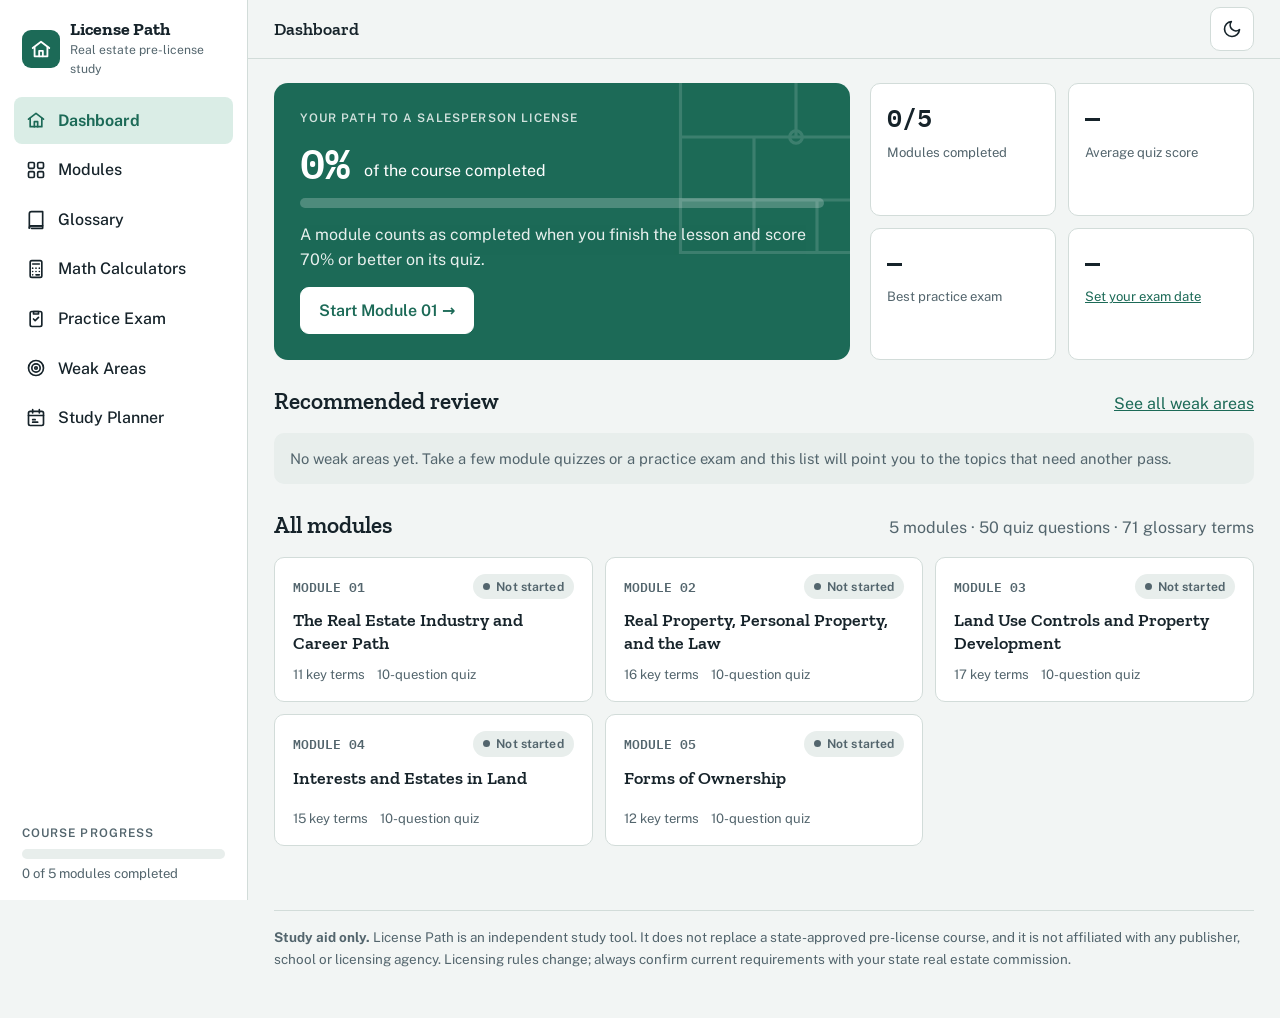
==== index.html @ bf99affb "Add study dashboard shell and modules 1-5 Single-page pre-license study dashboard with navigation, p" ====
<!doctype html>
<html lang="en"><head><meta charset="utf-8">
<meta name="viewport" content="width=device-width, initial-scale=1, viewport-fit=cover">
<title>License Path</title>
<meta name="claude:viewport-fit-sides" content="cover">
<meta name="description" content="Interactive real estate pre-license study dashboard: 20 modules, quizzes, flashcards, math calculators and a timed practice exam.">
<link rel="preconnect" href="https://fonts.googleapis.com">
<link rel="preconnect" href="https://fonts.gstatic.com" crossorigin>
<link rel="stylesheet" href="https://fonts.googleapis.com/css2?family=IBM+Plex+Mono:wght@400;600&family=Public+Sans:wght@400;500;600;700&family=Zilla+Slab:wght@500;600;700&display=swap">
</head><body>
<style>
/* Layout: fixed left sidebar (desktop) / bottom tab bar (phone); single scrolling content column capped near 980px.
   Palette: cool survey-green neutrals, a deep "plat map" green accent and a brass highlight for exam-critical notes. */
:root {
  --bg: #F2F5F4;
  --surface: #FFFFFF;
  --surface-2: #E8EEEC;
  --ink: #16232A;
  --muted: #53656D;
  --line: #D2DCD9;
  --accent: #1C6A57;
  --accent-ink: #FFFFFF;
  --accent-soft: #DAEDE6;
  --brass: #8E6210;
  --brass-soft: #F6ECD7;
  --good: #276F46;
  --good-soft: #DDF0E3;
  --warn: #965A06;
  --warn-soft: #FBEAD0;
  --bad: #AE3535;
  --bad-soft: #F8E0DD;
  --shadow: 0 1px 2px rgba(22, 35, 42, .06), 0 4px 14px rgba(22, 35, 42, .06);
  --font-display: "Zilla Slab", Rockwell, "Roboto Slab", Georgia, serif;
  --font-body: "Public Sans", system-ui, -apple-system, "Segoe UI", Roboto, Helvetica, Arial, sans-serif;
  --font-mono: "IBM Plex Mono", ui-monospace, SFMono-Regular, Menlo, Consolas, monospace;
  --radius: 10px;
  --side: 248px;
  --bottom: 64px;
  padding-top: env(safe-area-inset-top, 0px);
  padding-bottom: env(safe-area-inset-bottom, 0px);
}
@media (prefers-color-scheme: dark) {
  :root:not([data-theme="light"]) {
    --bg: #0D1316; --surface: #142026; --surface-2: #1B2A31; --ink: #E3ECEA; --muted: #98AAB0; --line: #2A3B43;
    --accent: #5EC0A2; --accent-ink: #062219; --accent-soft: #173A31; --brass: #E2B65C; --brass-soft: #372C15;
    --good: #6DCB90; --good-soft: #163423; --warn: #EAB05A; --warn-soft: #382A12; --bad: #F08B81; --bad-soft: #3C1D1B;
    --shadow: 0 1px 2px rgba(0, 0, 0, .3), 0 4px 14px rgba(0, 0, 0, .25);
    color-scheme: dark;
  }
}
:root[data-theme="dark"] {
  --bg: #0D1316; --surface: #142026; --surface-2: #1B2A31; --ink: #E3ECEA; --muted: #98AAB0; --line: #2A3B43;
  --accent: #5EC0A2; --accent-ink: #062219; --accent-soft: #173A31; --brass: #E2B65C; --brass-soft: #372C15;
  --good: #6DCB90; --good-soft: #163423; --warn: #EAB05A; --warn-soft: #382A12; --bad: #F08B81; --bad-soft: #3C1D1B;
  --shadow: 0 1px 2px rgba(0, 0, 0, .3), 0 4px 14px rgba(0, 0, 0, .25);
  color-scheme: dark;
}
[hidden] { display: none !important; }
* { box-sizing: border-box; }
html { -webkit-text-size-adjust: 100%; }
body {
  margin: 0; background: var(--bg); color: var(--ink);
  font: 16px/1.6 var(--font-body);
}
img { max-width: 100%; }
a { color: var(--accent); }
h1, h2, h3, h4 { font-family: var(--font-display); line-height: 1.2; text-wrap: balance; margin: 0; font-weight: 600; }
h1 { font-size: clamp(1.7rem, 1.2rem + 2vw, 2.3rem); }
h2 { font-size: 1.45rem; }
h3 { font-size: 1.18rem; }
p { margin: 0; }
button, input, select { font: inherit; color: inherit; }
:focus-visible { outline: 3px solid var(--accent); outline-offset: 2px; border-radius: 4px; }
.mono { font-family: var(--font-mono); font-variant-numeric: tabular-nums; }
.eyebrow { font-size: .74rem; letter-spacing: .09em; text-transform: uppercase; color: var(--muted); font-weight: 600; }
.muted { color: var(--muted); }
.stack { display: flex; flex-direction: column; gap: 16px; }
.row { display: flex; flex-wrap: wrap; gap: 10px; align-items: center; }

/* ---------- App frame ---------- */
.sidebar {
  position: fixed; inset: 0 auto 0 0; width: var(--side); background: var(--surface); border-right: 1px solid var(--line);
  display: flex; flex-direction: column; padding: calc(20px + env(safe-area-inset-top, 0px)) 14px 16px max(14px, env(safe-area-inset-left, 0px));
  z-index: 20; overflow-y: auto;
}
.brand { display: flex; gap: 10px; align-items: center; padding: 0 8px 18px; }
.brand-mark { width: 38px; height: 38px; border-radius: 9px; background: var(--accent); color: var(--accent-ink); display: grid; place-items: center; flex: none; }
.brand-name { font-family: var(--font-display); font-weight: 700; font-size: 1.12rem; line-height: 1.1; }
.brand-sub { font-size: .76rem; color: var(--muted); }
.nav { display: flex; flex-direction: column; gap: 2px; }
.nav a {
  display: flex; align-items: center; gap: 12px; padding: 11px 12px; border-radius: 8px; color: var(--ink);
  text-decoration: none; font-weight: 500; min-height: 46px;
}
.nav a:hover { background: var(--surface-2); }
.nav a[aria-current="page"] { background: var(--accent-soft); color: var(--accent); font-weight: 650; }
.nav svg { width: 20px; height: 20px; flex: none; }
.side-foot { margin-top: auto; padding: 14px 8px 0; display: flex; flex-direction: column; gap: 10px; }
.side-progress .bar { margin-top: 6px; }

.main { margin-left: var(--side); min-height: 100vh; }
.topbar {
  position: sticky; top: env(safe-area-inset-top, 0px); z-index: 15; background: var(--bg);
  border-bottom: 1px solid var(--line);
  padding-left: max(16px, env(safe-area-inset-left, 0px)); padding-right: max(16px, env(safe-area-inset-right, 0px));
}
.topbar-inner { max-width: 980px; margin: 0 auto; display: flex; align-items: center; gap: 12px; min-height: 58px; }
.topbar-title { font-family: var(--font-display); font-weight: 600; font-size: 1.1rem; flex: 1; min-width: 0; white-space: nowrap; overflow: hidden; text-overflow: ellipsis; }
body::before { content: ""; position: fixed; inset: 0 0 auto; height: env(safe-area-inset-top, 0px); z-index: 30; background: var(--bg); }
.icon-btn {
  width: 44px; height: 44px; border-radius: 10px; border: 1px solid var(--line); background: var(--surface);
  display: grid; place-items: center; cursor: pointer; flex: none;
}
.icon-btn svg { width: 20px; height: 20px; }
.content {
  max-width: 980px; margin: 0 auto;
  padding-block: 24px 48px;
  padding-left: max(16px, env(safe-area-inset-left, 0px)); padding-right: max(16px, env(safe-area-inset-right, 0px));
  box-sizing: content-box;
}
.bottomnav { display: none; }

@media (max-width: 860px) {
  .sidebar { display: none; }
  .main { margin-left: 0; padding-bottom: calc(var(--bottom) + env(safe-area-inset-bottom, 0px)); }
  .bottomnav {
    display: grid; grid-template-columns: repeat(6, 1fr); position: fixed; inset: auto 0 0 0; z-index: 25;
    background: var(--surface); border-top: 1px solid var(--line);
    padding: 0 env(safe-area-inset-right, 0px) env(safe-area-inset-bottom, 0px) env(safe-area-inset-left, 0px);
  }
  .bottomnav a {
    display: flex; flex-direction: column; align-items: center; justify-content: center; gap: 2px; min-height: var(--bottom);
    text-decoration: none; color: var(--muted); font-size: .7rem; font-weight: 600;
  }
  .bottomnav a[aria-current="page"] { color: var(--accent); }
  .bottomnav svg { width: 22px; height: 22px; }
}

/* ---------- Shared components ---------- */
.card { background: var(--surface); border: 1px solid var(--line); border-radius: var(--radius); padding: 20px; }
.btn {
  display: inline-flex; align-items: center; justify-content: center; gap: 8px; min-height: 46px; padding: 10px 18px;
  border-radius: 9px; border: 1px solid var(--line); background: var(--surface); cursor: pointer; font-weight: 600;
  text-decoration: none; color: var(--ink);
}
.btn:hover { border-color: var(--accent); }
.btn.primary { background: var(--accent); color: var(--accent-ink); border-color: var(--accent); }
.btn.primary:hover { filter: brightness(1.07); }
.btn.ghost { background: transparent; }
.btn.small { min-height: 38px; padding: 6px 12px; font-size: .9rem; }
.btn:disabled { opacity: .5; cursor: not-allowed; }
.bar { height: 10px; border-radius: 99px; background: var(--surface-2); overflow: hidden; }
.bar > span { display: block; height: 100%; background: var(--accent); border-radius: 99px; transition: width .4s ease; }
.pill {
  display: inline-flex; align-items: center; gap: 6px; font-size: .76rem; font-weight: 650; padding: 3px 10px;
  border-radius: 99px; white-space: nowrap; letter-spacing: .01em;
}
.pill::before { content: ""; width: 7px; height: 7px; border-radius: 50%; background: currentColor; }
.pill.ns { background: var(--surface-2); color: var(--muted); }
.pill.ip { background: var(--warn-soft); color: var(--warn); }
.pill.done { background: var(--good-soft); color: var(--good); }
.chips { display: flex; flex-wrap: wrap; gap: 8px; }
.chip {
  min-height: 40px; padding: 6px 14px; border-radius: 99px; border: 1px solid var(--line); background: var(--surface);
  cursor: pointer; font-weight: 600; font-size: .9rem;
}
.chip[aria-pressed="true"] { background: var(--ink); color: var(--bg); border-color: var(--ink); }
.notice { border-radius: var(--radius); padding: 14px 16px; background: var(--surface-2); font-size: .92rem; color: var(--muted); }
.notice strong { color: var(--ink); }
.field { display: flex; flex-direction: column; gap: 6px; min-width: 0; }
.field label { font-size: .85rem; font-weight: 600; color: var(--muted); }
.field input, .field select {
  min-height: 46px; padding: 8px 12px; border-radius: 8px; border: 1px solid var(--line); background: var(--surface); width: 100%;
}
.field input:focus { border-color: var(--accent); }
.empty { text-align: center; padding: 28px 16px; color: var(--muted); }

/* ---------- Home ---------- */
.hero { display: grid; gap: 20px; grid-template-columns: minmax(0, 1.5fr) minmax(0, 1fr); align-items: stretch; }
.hero-main { background: var(--accent); color: var(--accent-ink); border-radius: 14px; padding: 26px; display: flex; flex-direction: column; gap: 14px; position: relative; overflow: hidden; }
.hero-main .eyebrow { color: inherit; opacity: .8; }
.hero-main .bar { background: color-mix(in srgb, var(--accent-ink) 22%, transparent); }
.hero-main .bar > span { background: var(--accent-ink); }
.hero-main .btn { background: var(--accent-ink); color: var(--accent); border-color: var(--accent-ink); align-self: flex-start; }
.hero-plat { position: absolute; right: -30px; top: -30px; width: 210px; height: 210px; opacity: .14; pointer-events: none; }
.hero-pct { font-family: var(--font-mono); font-size: 2.6rem; font-weight: 600; line-height: 1; }
.stats { display: grid; grid-template-columns: 1fr 1fr; gap: 12px; }
.stat { background: var(--surface); border: 1px solid var(--line); border-radius: var(--radius); padding: 14px 16px; display: flex; flex-direction: column; gap: 4px; }
.stat-val { font-family: var(--font-mono); font-size: 1.55rem; font-weight: 600; font-variant-numeric: tabular-nums; }
.stat-label { font-size: .82rem; color: var(--muted); }
.section-head { display: flex; justify-content: space-between; align-items: baseline; gap: 12px; flex-wrap: wrap; }
.grid-mods { display: grid; grid-template-columns: repeat(auto-fill, minmax(min(100%, 280px), 1fr)); gap: 12px; }
.mod-card {
  display: flex; flex-direction: column; gap: 10px; padding: 16px 18px; background: var(--surface); border: 1px solid var(--line);
  border-radius: var(--radius); text-decoration: none; color: var(--ink); min-height: 132px; transition: border-color .15s, transform .15s;
}
.mod-card:hover { border-color: var(--accent); transform: translateY(-1px); }
.mod-top { display: flex; justify-content: space-between; align-items: center; gap: 8px; }
.mod-num { font-family: var(--font-mono); font-size: .8rem; color: var(--muted); font-weight: 600; }
.mod-title { font-family: var(--font-display); font-size: 1.12rem; font-weight: 600; line-height: 1.25; }
.mod-meta { margin-top: auto; font-size: .82rem; color: var(--muted); display: flex; gap: 12px; flex-wrap: wrap; }
.rec-list { display: flex; flex-direction: column; gap: 10px; }
.rec { display: flex; gap: 14px; align-items: center; padding: 12px 14px; border: 1px solid var(--line); border-radius: var(--radius); background: var(--surface); flex-wrap: wrap; }
.rec-body { flex: 1; min-width: 180px; }
.rec-acc { font-family: var(--font-mono); font-weight: 600; }

/* ---------- Module ---------- */
.mod-head { display: flex; flex-direction: column; gap: 10px; }
.tabs { display: flex; gap: 4px; border-bottom: 1px solid var(--line); overflow-x: auto; scrollbar-width: none; }
.tab {
  min-height: 48px; padding: 10px 16px; border: 0; background: none; cursor: pointer; font-weight: 600; color: var(--muted);
  border-bottom: 3px solid transparent; white-space: nowrap;
}
.tab[aria-selected="true"] { color: var(--accent); border-bottom-color: var(--accent); }
.objectives { background: var(--surface); border: 1px solid var(--line); border-radius: var(--radius); padding: 18px 20px; }
.objectives ol { margin: 8px 0 0; padding-left: 22px; display: flex; flex-direction: column; gap: 4px; }
.lesson { display: flex; flex-direction: column; gap: 26px; }
.lesson-sec { display: flex; flex-direction: column; gap: 10px; max-width: 68ch; }
.lesson-sec h3 { display: flex; gap: 10px; align-items: baseline; }
.lesson-sec h3 .mono { font-size: .8rem; color: var(--muted); font-weight: 500; }
.lesson-sec ul, .lesson-sec ol { margin: 0; padding-left: 22px; display: flex; flex-direction: column; gap: 6px; }
.lesson-sec .tbl-wrap { overflow-x: auto; }
.lesson-sec table { border-collapse: collapse; font-size: .92rem; min-width: 420px; }
.lesson-sec th, .lesson-sec td { border: 1px solid var(--line); padding: 7px 10px; text-align: left; vertical-align: top; }
.lesson-sec th { background: var(--surface-2); }
.gl {
  background: none; border: 0; padding: 0; color: var(--accent); font-weight: 600; cursor: pointer;
  text-decoration: underline dotted; text-underline-offset: 3px; text-decoration-thickness: 1.5px;
}
.gl:hover { text-decoration-style: solid; }
.scenario { border: 1px solid var(--line); background: var(--surface); border-radius: var(--radius); padding: 18px 20px; display: flex; flex-direction: column; gap: 8px; max-width: 72ch; }
.scenario .eyebrow { color: var(--accent); }
.traps { border: 1px solid color-mix(in srgb, var(--brass) 40%, transparent); background: var(--brass-soft); border-radius: var(--radius); padding: 18px 20px; max-width: 72ch; }
.traps h3 { color: var(--brass); display: flex; gap: 8px; align-items: center; }
.traps ul { margin: 10px 0 0; padding-left: 20px; display: flex; flex-direction: column; gap: 8px; }
.lesson-done { display: flex; align-items: center; gap: 14px; flex-wrap: wrap; padding: 18px 20px; border: 1px dashed var(--line); border-radius: var(--radius); }
.terms-list { display: grid; grid-template-columns: repeat(auto-fill, minmax(min(100%, 300px), 1fr)); gap: 10px; }
.term { padding: 14px 16px; border: 1px solid var(--line); border-radius: var(--radius); background: var(--surface); }
.term dt { font-weight: 700; font-family: var(--font-display); font-size: 1.05rem; }
.term dd { margin: 4px 0 0; color: var(--muted); font-size: .94rem; }

/* Flashcards */
.fc-wrap { display: flex; flex-direction: column; gap: 14px; align-items: center; }
.fc {
  width: 100%; max-width: 560px; min-height: 250px; perspective: 1200px; cursor: pointer; border: 0; padding: 0; background: none; text-align: center;
}
.fc-inner { position: relative; width: 100%; min-height: 250px; transition: transform .45s ease; transform-style: preserve-3d; }
.fc.flipped .fc-inner { transform: rotateY(180deg); }
.fc-face {
  position: absolute; inset: 0; display: flex; flex-direction: column; align-items: center; justify-content: center; gap: 10px;
  padding: 24px; border-radius: 14px; border: 1px solid var(--line); background: var(--surface); box-shadow: var(--shadow);
  backface-visibility: hidden; -webkit-backface-visibility: hidden;
}
.fc-back { transform: rotateY(180deg); background: var(--accent-soft); }
.fc-term { font-family: var(--font-display); font-size: 1.6rem; font-weight: 600; }
.fc-def { font-size: 1.02rem; max-width: 46ch; }
.fc-hint { font-size: .8rem; color: var(--muted); }
.fc-controls { display: flex; gap: 10px; flex-wrap: wrap; justify-content: center; }

/* Quiz */
.quiz { display: flex; flex-direction: column; gap: 16px; max-width: 760px; }
.q-progress { display: flex; justify-content: space-between; gap: 10px; font-size: .88rem; color: var(--muted); flex-wrap: wrap; }
.q-text { font-size: 1.12rem; font-weight: 600; line-height: 1.45; }
.opts { display: flex; flex-direction: column; gap: 10px; }
.opt {
  display: flex; gap: 12px; align-items: flex-start; text-align: left; min-height: 52px; padding: 12px 14px; border-radius: 10px;
  border: 1.5px solid var(--line); background: var(--surface); cursor: pointer; line-height: 1.45;
}
.opt:hover:not(:disabled) { border-color: var(--accent); }
.opt-letter { font-family: var(--font-mono); font-weight: 600; width: 26px; height: 26px; border-radius: 6px; background: var(--surface-2); display: grid; place-items: center; flex: none; font-size: .85rem; }
.opt.correct { border-color: var(--good); background: var(--good-soft); }
.opt.correct .opt-letter { background: var(--good); color: var(--surface); }
.opt.wrong { border-color: var(--bad); background: var(--bad-soft); }
.opt.wrong .opt-letter { background: var(--bad); color: var(--surface); }
.opt.chosen { border-color: var(--accent); background: var(--accent-soft); }
.opt.chosen .opt-letter { background: var(--accent); color: var(--accent-ink); }
.opt:disabled { cursor: default; }
.explain { border-radius: 10px; padding: 14px 16px; border-left: 4px solid var(--good); background: var(--surface); border-top: 1px solid var(--line); border-right: 1px solid var(--line); border-bottom: 1px solid var(--line); }
.explain.bad { border-left-color: var(--bad); }
.explain strong { display: block; margin-bottom: 4px; }
.score-big { font-family: var(--font-mono); font-size: 3rem; font-weight: 600; line-height: 1; }
.review-item { border: 1px solid var(--line); border-radius: var(--radius); padding: 14px 16px; background: var(--surface); display: flex; flex-direction: column; gap: 6px; }
.review-item .tag { font-size: .8rem; font-weight: 700; }
.review-item .tag.ok { color: var(--good); }
.review-item .tag.no { color: var(--bad); }

/* Glossary */
.search { position: relative; }
.search input { width: 100%; min-height: 50px; padding: 10px 14px 10px 44px; border-radius: 10px; border: 1px solid var(--line); background: var(--surface); }
.search svg { position: absolute; left: 14px; top: 50%; transform: translateY(-50%); width: 20px; height: 20px; color: var(--muted); }
.gloss-group h3 { font-family: var(--font-mono); font-size: 1rem; color: var(--accent); padding: 4px 0; border-bottom: 1px solid var(--line); margin-bottom: 8px; }
.gloss-item { padding: 10px 0; border-bottom: 1px solid var(--line); display: grid; grid-template-columns: minmax(0, 220px) minmax(0, 1fr); gap: 6px 18px; }
.gloss-item:last-child { border-bottom: 0; }
.gloss-term { font-weight: 700; }
.gloss-def { color: var(--ink); }
.gloss-src { font-size: .8rem; color: var(--muted); }
.gloss-src a { color: var(--muted); }
@media (max-width: 600px) { .gloss-item { grid-template-columns: 1fr; } }

/* Calculators */
.calcs { display: grid; grid-template-columns: repeat(auto-fill, minmax(min(100%, 430px), 1fr)); gap: 16px; }
.calc { display: flex; flex-direction: column; gap: 14px; }
.calc-inputs { display: grid; grid-template-columns: repeat(auto-fill, minmax(min(100%, 170px), 1fr)); gap: 12px; }
.calc-result { background: var(--accent-soft); border-radius: 10px; padding: 14px 16px; display: flex; flex-direction: column; gap: 4px; }
.calc-result .big { font-family: var(--font-mono); font-size: 1.6rem; font-weight: 600; color: var(--accent); }
.steps { font-family: var(--font-mono); font-size: .84rem; background: var(--surface-2); border-radius: 10px; padding: 12px 14px; overflow-x: auto; white-space: pre; line-height: 1.7; }

/* Exam */
.exam-bar { display: flex; flex-wrap: wrap; gap: 12px; align-items: center; justify-content: space-between; padding: 12px 16px; border: 1px solid var(--line); border-radius: var(--radius); background: var(--surface); }
.timer { font-family: var(--font-mono); font-size: 1.3rem; font-weight: 600; }
.timer.low { color: var(--bad); }
.navgrid { display: grid; grid-template-columns: repeat(auto-fill, minmax(42px, 1fr)); gap: 6px; }
.navgrid button {
  min-height: 42px; border-radius: 7px; border: 1px solid var(--line); background: var(--surface); cursor: pointer;
  font-family: var(--font-mono); font-size: .82rem; position: relative;
}
.navgrid button.ans { background: var(--accent-soft); border-color: var(--accent); }
.navgrid button.cur { outline: 2.5px solid var(--ink); outline-offset: 1px; }
.navgrid button.flag::after { content: ""; position: absolute; top: 3px; right: 3px; width: 7px; height: 7px; border-radius: 50%; background: var(--brass); }
.confirm { border: 1.5px solid var(--brass); background: var(--brass-soft); border-radius: var(--radius); padding: 16px; display: flex; flex-direction: column; gap: 12px; }
.topic-table { width: 100%; border-collapse: collapse; font-size: .92rem; }
.topic-table td, .topic-table th { padding: 9px 8px; border-bottom: 1px solid var(--line); text-align: left; }
.topic-table th { font-size: .78rem; text-transform: uppercase; letter-spacing: .06em; color: var(--muted); }
.topic-table td.num { font-family: var(--font-mono); text-align: right; white-space: nowrap; }
.topic-table .bar { min-width: 80px; }
.tbl-scroll { overflow-x: auto; }
.bar.good > span { background: var(--good); }
.bar.warn > span { background: var(--warn); }
.bar.bad > span { background: var(--bad); }

/* Planner */
.weeks { display: flex; flex-direction: column; gap: 10px; }
.week { display: grid; grid-template-columns: 120px minmax(0, 1fr); gap: 14px; padding: 14px 16px; border: 1px solid var(--line); border-radius: var(--radius); background: var(--surface); }
.week.review { border-color: var(--brass); background: var(--brass-soft); }
.week-label { font-family: var(--font-mono); font-size: .85rem; }
.week-label strong { display: block; font-family: var(--font-display); font-size: 1.05rem; }
.week ul { margin: 6px 0 0; padding-left: 18px; }
@media (max-width: 600px) { .week { grid-template-columns: 1fr; gap: 6px; } }
.two-col { display: grid; grid-template-columns: repeat(auto-fit, minmax(min(100%, 320px), 1fr)); gap: 16px; }

/* Glossary dialog */
dialog.term-pop {
  border: 1px solid var(--line); border-radius: 14px; padding: 0; background: var(--surface); color: var(--ink);
  width: min(460px, calc(100vw - 32px)); box-shadow: 0 20px 60px rgba(0, 0, 0, .3);
}
dialog.term-pop::backdrop { background: rgba(10, 18, 22, .45); }
.pop-body { padding: 20px 22px; display: flex; flex-direction: column; gap: 10px; }
.pop-actions { display: flex; justify-content: space-between; gap: 10px; padding: 0 22px 18px; flex-wrap: wrap; }

.disclaimer { font-size: .84rem; color: var(--muted); border-top: 1px solid var(--line); padding-top: 16px; margin-top: 36px; }

@media (max-width: 760px) {
  .hero { grid-template-columns: 1fr; }
}
@media (prefers-reduced-motion: reduce) {
  *, *::before, *::after { transition: none !important; animation: none !important; }
}
</style>
<aside class="sidebar" aria-label="Main navigation">
  <div class="brand">
    <div class="brand-mark" aria-hidden="true">
      <svg viewBox="0 0 24 24" width="22" height="22" fill="none" stroke="currentColor" stroke-width="2" stroke-linecap="round" stroke-linejoin="round"><path d="M3 11l9-7 9 7"/><path d="M5 10v10h14V10"/><path d="M10 20v-6h4v6"/></svg>
    </div>
    <div>
      <div class="brand-name">License Path</div>
      <div class="brand-sub">Real estate pre-license study</div>
    </div>
  </div>
  <nav class="nav" id="sideNav"></nav>
  <div class="side-foot">
    <div class="side-progress">
      <div class="eyebrow">Course progress</div>
      <div class="bar" aria-hidden="true"><span id="sideBar" style="width:0%"></span></div>
      <div class="muted" style="font-size:.82rem;margin-top:4px" id="sideText">0 of 20 modules completed</div>
    </div>
  </div>
</aside>

<div class="main">
  <header class="topbar">
    <div class="topbar-inner">
      <div class="topbar-title" id="topTitle">Dashboard</div>
      <button class="icon-btn" id="themeBtn" type="button" aria-label="Switch to dark mode" title="Switch light / dark mode"></button>
    </div>
  </header>
  <main class="content" id="view" tabindex="-1"></main>
</div>

<nav class="bottomnav" id="bottomNav" aria-label="Main navigation"></nav>

<dialog class="term-pop" id="termPop" aria-labelledby="popTerm">
  <div class="pop-body">
    <div class="eyebrow" id="popSrc">Glossary</div>
    <h3 id="popTerm">Term</h3>
    <p id="popDef"></p>
  </div>
  <div class="pop-actions">
    <a class="btn small ghost" id="popGloss" href="#glossary">Open full glossary</a>
    <button class="btn small primary" type="button" id="popClose">Close</button>
  </div>
</dialog>
<script>
const MODULES = []; const M = m => MODULES.push(m);
/* Modules 1-5. Original study text. [[Term]] or [[Glossary Term|text shown]] creates a glossary popup link. */
M({
  id: 1,
  title: "The Real Estate Industry and Career Path",
  summary: "What real estate professionals do, how the market works, the main types of property, and what a career as a licensed salesperson looks like.",
  objectives: [
    "Describe the main specialties within the real estate business.",
    "Explain the difference between a salesperson and a broker.",
    "Identify the forces of supply and demand that move real estate prices.",
    "Distinguish an independent contractor from an employee for tax purposes.",
    "Recognize the major professional organizations and what membership means."
  ],
  sections: [
    ["A business with many specialties", `<p>Real estate is much bigger than selling houses. Many different professionals touch a single property over its lifetime, and each needs a different skill set.</p>
<ul>
<li><strong>Brokerage</strong> brings buyers and sellers (or landlords and tenants) together for a fee. This is where most new licensees start.</li>
<li><strong>Appraisal</strong> estimates a property's value. Appraisers are licensed or certified separately from salespeople.</li>
<li><strong>Property management</strong> runs rental property for an owner: finding tenants, collecting rent and arranging maintenance.</li>
<li><strong>Financing</strong> professionals such as mortgage loan originators help buyers borrow money.</li>
<li><strong>Development and construction</strong> turn raw land into usable property.</li>
<li><strong>Counseling, education and investment</strong> round out the field.</li>
</ul>
<p>Every state requires a license to perform [[brokerage]] activities for others in exchange for compensation.</p>`],
    ["Salesperson versus broker", `<p>States usually have two license levels.</p>
<ul>
<li>A [[salesperson]] (also called a sales associate or agent) is licensed to perform brokerage activities only <em>on behalf of a sponsoring broker</em>. A salesperson cannot run an independent business, cannot hold client money in their own account, and is paid only through their broker.</li>
<li>A [[broker]] holds a higher license that requires more education and experience. A broker can open a brokerage firm, supervise salespeople and hold [[escrow]] (trust) funds.</li>
</ul>
<p>Every listing, buyer agreement and commission legally belongs to the broker, not to the individual salesperson. If you change firms, your listings normally stay with your old broker.</p>`],
    ["How the real estate market works", `<p>Prices are set by [[supply and demand]]. Because land cannot be moved, real estate markets are <strong>local</strong>: a shortage of homes in one city does nothing for buyers in another state.</p>
<ul>
<li>When demand rises faster than supply, prices rise and homes sell quickly. That is a [[seller's market]].</li>
<li>When supply outpaces demand, prices soften, homes sit longer and buyers can negotiate. That is a [[buyer's market]].</li>
</ul>
<p>Supply responds slowly because new construction takes months or years. Factors that shift supply include labor, materials, interest rates and government controls such as zoning. Factors that shift demand include population, employment, wages and mortgage rates.</p>`],
    ["Types of property and housing", `<p>Licensing exams often ask you to classify property by its use:</p>
<ul>
<li><strong>Residential</strong>: places where people live, including single-family homes, apartments, condominiums and manufactured housing.</li>
<li><strong>Commercial</strong>: office buildings, retail stores and other business property.</li>
<li><strong>Industrial</strong>: factories, warehouses and research facilities.</li>
<li><strong>Agricultural</strong>: farms, ranches, orchards and timberland.</li>
<li><strong>Special purpose</strong>: churches, schools, cemeteries and government buildings.</li>
</ul>
<p>Common housing types include detached single-family homes, townhouses, condominiums, cooperatives, mixed-use developments, manufactured homes and multifamily buildings.</p>`],
    ["Working as a licensee", `<p>Most salespeople are [[independent contractor|independent contractors]], not [[employee|employees]]. Under federal tax rules a licensee is treated as an independent contractor when three conditions are met:</p>
<ol>
<li>The person holds a real estate license.</li>
<li>Substantially all pay is based on sales production (commissions), not hours worked.</li>
<li>A written agreement states the person will not be treated as an employee for tax purposes.</li>
</ol>
<p>Independent contractors pay their own self-employment taxes and set their own hours and methods. A broker can still require compliance with the law and office policy, but cannot dictate daily schedules the way an employer can.</p>
<p>Your income comes from a [[commission]], which is negotiable between the client and the brokerage. No law or association sets a standard rate, and agreeing with competitors to fix rates is illegal (see Module 8).</p>`],
    ["Professional organizations", `<p>The National Association of REALTORS® (NAR) is the largest trade group. Only members may call themselves a [[REALTOR®]]; the word is a registered trademark, not a job title. Members agree to follow the NAR Code of Ethics, which is stricter than the law in some areas.</p>
<p>Other groups include the National Association of Real Estate Brokers (members are called Realtists), and many specialty institutes for appraisers, property managers and commercial practitioners. Membership is voluntary; your license comes from the state, not from any association.</p>`]
  ],
  terms: [
    ["Brokerage", "The business of bringing parties together in a real estate transaction for a fee."],
    ["Broker", "A person licensed to run a real estate business, supervise salespeople and hold client funds."],
    ["Salesperson", "A licensee who may perform brokerage activities only under the supervision of a sponsoring broker."],
    ["Supply and demand", "The economic principle that prices rise when demand exceeds supply and fall when supply exceeds demand."],
    ["Seller's market", "A market where buyers outnumber available homes, so prices rise and sellers have the advantage."],
    ["Buyer's market", "A market where available homes outnumber buyers, so prices soften and buyers have the advantage."],
    ["Independent contractor", "A worker paid by results who controls their own methods and pays their own taxes; most salespeople are treated this way."],
    ["Employee", "A worker whose employer controls how and when work is done and withholds taxes from pay."],
    ["Commission", "A fee for brokerage services, usually a percentage of the sale price, that is fully negotiable."],
    ["REALTOR®", "A registered trademark that only members of the National Association of REALTORS® may use."],
    ["Escrow", "Money or documents held by a neutral party until the conditions of an agreement are met; brokers hold escrow funds in trust accounts."]
  ],
  scenarios: [
    ["Who owns the listing?", "Dana, a salesperson at Peach Realty, signs a listing with a seller. Two months later Dana moves to another brokerage and assumes the listing goes along. It does not. The listing agreement is a contract between the seller and Peach Realty, so the listing stays with Peach Realty unless the broker and the seller agree to release it. Dana can only be paid for that listing through the broker who held her license when it was earned."]
  ],
  traps: [
    "A salesperson never receives a commission directly from a client or another brokerage. All pay flows through the sponsoring [[broker]].",
    "There is no “standard” commission rate. If an answer says the rate is set by law, by the MLS or by an association, it is wrong.",
    "“REALTOR®” is not a synonym for “real estate agent.” It refers only to NAR members.",
    "Real estate markets are local because land is immobile. National averages do not set local prices.",
    "Independent contractor status depends on a license, pay based on production and a written agreement. Missing any one of these can make the person an employee."
  ],
  quiz: [
    ["A licensee who may perform brokerage activities only under the supervision of a sponsoring broker is a:", ["Salesperson", "Principal broker", "Appraiser", "Mortgage broker"], 0, "A [[salesperson]] must be sponsored and supervised by a [[broker]] and is paid only through that broker."],
    ["Who owns a listing agreement taken by a salesperson?", ["The salesperson who took it", "The sponsoring broker", "The multiple listing service", "The state real estate commission"], 1, "Listing agreements are contracts between the client and the brokerage, so they belong to the [[broker]]."],
    ["When the number of homes for sale greatly exceeds the number of buyers, the result is usually:", ["A seller's market", "Rising prices", "A buyer's market", "Rent control"], 2, "Excess supply relative to demand gives buyers bargaining power, creating a [[buyer's market]]."],
    ["Why are real estate markets described as local?", ["Because each county sets its own prices", "Because land is immobile", "Because lenders only operate locally", "Because the federal government regulates prices"], 1, "Immobility means a shortage in one area cannot be fixed by moving land in from another area."],
    ["Which is NOT one of the federal tests for treating a salesperson as an independent contractor?", ["The person holds a real estate license", "Pay is based on production rather than hours", "There is a written agreement stating independent contractor status", "The broker sets the person's daily work schedule"], 3, "Controlling the daily schedule points toward employee status. The three tests are license, production-based pay and a written agreement."],
    ["The commission rate on a home sale is set by:", ["State law", "The local REALTOR® association", "Negotiation between the client and the brokerage", "The multiple listing service"], 2, "Commission is always negotiable. Any rate set by law or agreement among competitors would be illegal price fixing."],
    ["The term REALTOR® may be used by:", ["Any licensed salesperson", "Any licensed broker", "Only members of the National Association of REALTORS®", "Only brokers with 5+ years of experience"], 2, "REALTOR® is a registered trademark limited to NAR members."],
    ["A warehouse used for distribution is classified as:", ["Commercial", "Industrial", "Special purpose", "Agricultural"], 1, "Warehouses, factories and distribution centers are industrial property."],
    ["A church or public school is an example of which property type?", ["Special purpose", "Commercial", "Residential", "Industrial"], 0, "Property built for a narrow use such as worship, education or government is special purpose."],
    ["Which statement about supply in real estate is true?", ["Supply adjusts instantly to demand", "Supply responds slowly because construction takes time", "Supply is fixed by the federal government", "Supply never affects price"], 1, "New buildings take months or years to complete, so supply lags behind changes in demand."]
  ]
});

M({
  id: 2,
  title: "Real Property, Personal Property, and the Law",
  summary: "The difference between land, real estate and real property; the bundle of rights; fixtures versus personal property; and where real estate law comes from.",
  objectives: [
    "Define land, real estate and real property and explain how they differ.",
    "List the rights in the bundle of legal rights.",
    "Apply the legal tests that decide whether an item is a fixture.",
    "Describe air, surface, subsurface and water rights.",
    "Identify the physical and economic characteristics of land."
  ],
  sections: [
    ["Land, real estate and real property", `<p>These three terms build on each other:</p>
<ul>
<li>[[Land]] is the earth's surface, everything below it down to the center of the earth, and the air space above it, including natural things like trees and water.</li>
<li>[[Real estate]] is land <em>plus</em> all permanent man-made [[improvement|improvements]] attached to it, such as houses, fences and sidewalks.</li>
<li>[[Real property]] is real estate <em>plus</em> the legal rights of ownership. In everyday speech and on most exams, “real estate” and “real property” are used interchangeably.</li>
</ul>
<p>Anything that is not real property is [[personal property]] (also called personalty or chattels). Personal property is movable: furniture, cars, a refrigerator that just plugs in.</p>`],
    ["The bundle of legal rights", `<p>Ownership is often pictured as a [[bundle of legal rights]]. An owner can:</p>
<ul>
<li><strong>Possess</strong> the property.</li>
<li><strong>Control</strong> its use within the law.</li>
<li><strong>Enjoy</strong> it without interference.</li>
<li><strong>Exclude</strong> others from it.</li>
<li><strong>Dispose</strong> of it by selling, giving, leasing or willing it.</li>
</ul>
<p>An owner can separate sticks from the bundle. Leasing a home transfers possession to a tenant while the owner keeps the right to dispose of it.</p>
<p>Ownership rights also extend up and down. [[Air rights]] cover the space above the surface (subject to aircraft flight). [[Subsurface rights]], also called mineral rights, cover what lies below. An owner can sell the minerals to one party and the surface to another.</p>`],
    ["Water rights", `<p>Who owns water depends on the state's legal doctrine:</p>
<ul>
<li>[[Riparian rights]] belong to owners of land bordering a flowing river or stream. They may make reasonable use of the water but cannot block or pollute it for neighbors downstream.</li>
<li>[[Littoral rights]] belong to owners of land bordering a large, still body of water such as a lake or ocean. They generally own to the average high-water mark.</li>
<li>[[Prior appropriation]] is used in dry western states. The state controls water and grants rights to the first person who puts it to beneficial use.</li>
</ul>
<p>Land can grow by <strong>accretion</strong> (slow buildup of soil, called alluvion) or shrink by <strong>erosion</strong>. Sudden loss of land from a storm or flood is <strong>avulsion</strong>, and the owner may be able to reclaim it.</p>`],
    ["Fixtures: when personal property becomes real property", `<p>A [[fixture]] is an item that was personal property but became real property by being attached to land or a building. A ceiling fan in a box is personal property; once wired into the ceiling it is usually a fixture and transfers with the house.</p>
<p>Courts use five tests, often remembered as <strong>MARIA</strong>:</p>
<ul>
<li><strong>M</strong>ethod of annexation: how permanently is it attached? Would removing it cause damage?</li>
<li><strong>A</strong>daptation to the real estate: was it custom-made for this property, like fitted storm windows?</li>
<li><strong>R</strong>elationship of the parties: courts tend to favor buyers over sellers and tenants over landlords.</li>
<li><strong>I</strong>ntention: did the person who attached it intend it to stay? This is often the most important test.</li>
<li><strong>A</strong>greement: a written agreement between the parties controls over all the other tests.</li>
</ul>
<p>Attaching personal property to real property is <strong>annexation</strong>. Turning real property into personal property by removing it (cutting timber, harvesting a crop) is [[severance]].</p>
<p>Two special rules: [[trade fixtures]] installed by a commercial tenant for business use (shelving, ovens, salon chairs) stay the tenant's personal property and may be removed before the lease ends. Annual crops planted by a tenant farmer, called [[emblements]], belong to the tenant who planted them, even if the lease ends before harvest.</p>`],
    ["Characteristics of land", `<p><strong>Physical characteristics</strong></p>
<ul>
<li><strong>Immobility</strong>: land cannot be moved. This is why real estate is regulated and taxed locally.</li>
<li><strong>Indestructibility</strong>: land itself is permanent, although buildings wear out.</li>
<li><strong>Uniqueness</strong> (nonhomogeneity): no two parcels are identical. Because of this, a buyer can ask a court to force a seller to complete a sale through specific performance.</li>
</ul>
<p><strong>Economic characteristics</strong></p>
<ul>
<li><strong>Scarcity</strong>: the supply of usable land in a given area is limited.</li>
<li><strong>Improvements</strong>: building on one parcel changes the value of nearby parcels.</li>
<li><strong>Permanence of investment</strong>: money spent on roads, sewers and buildings is long-term.</li>
<li><strong>Area preference</strong> (situs): people's preference for a location. It is the most important economic factor in value.</li>
</ul>`],
    ["Where real estate law comes from", `<p>Real estate is governed by several layers of law: the U.S. and state constitutions, federal and state <strong>statutes</strong> passed by legislatures, <strong>common law</strong> (rules developed by court decisions over centuries), and <strong>administrative regulations</strong> written by agencies such as a state real estate commission. Each state's [[license law]] sets who must be licensed and how licensees must behave.</p>
<p>A real estate licensee must never practice law. Drafting legal documents from scratch or giving legal opinions is the unauthorized practice of law. When a client has a legal question, refer them to an attorney.</p>`]
  ],
  terms: [
    ["Land", "The earth's surface, the area below it to the center of the earth, the air above it, and things permanently attached by nature."],
    ["Real estate", "Land plus all permanent man-made improvements attached to it."],
    ["Real property", "Real estate plus the bundle of legal rights that come with ownership."],
    ["Personal property", "Movable items that are not real property; also called personalty or chattels."],
    ["Improvement", "Any man-made addition to land, such as a building, fence, road or utility line."],
    ["Bundle of legal rights", "The rights of ownership: possession, control, enjoyment, exclusion and disposition."],
    ["Air rights", "The right to use the space above the surface of land."],
    ["Subsurface rights", "Rights to what lies below the surface, such as minerals, oil and gas; also called mineral rights."],
    ["Riparian rights", "Rights of owners whose land borders a flowing river or stream."],
    ["Littoral rights", "Rights of owners whose land borders a large, still body of water such as a lake or ocean."],
    ["Prior appropriation", "A water-rights doctrine where the state grants rights to the first party to put water to beneficial use."],
    ["Fixture", "An item of personal property that has been attached to real property so that it becomes part of the real property."],
    ["Trade fixtures", "Items a commercial tenant installs for business use; they remain the tenant's personal property and may be removed."],
    ["Emblements", "Annual crops produced by labor; they are personal property of the tenant who planted them."],
    ["Severance", "Changing real property to personal property by detaching it, such as cutting timber."],
    ["License law", "A state's statute and rules governing who must hold a real estate license and how licensees must act."]
  ],
  scenarios: [
    ["The missing chandelier", "A seller's grandmother gave her a crystal chandelier, which she hung in the dining room. At the final walk-through, the buyer sees a bare bulb. The chandelier was wired into the ceiling, so it was a fixture and should have transferred with the house. The seller should have excluded it in writing in the sales contract, or replaced it before listing. Good practice: ask sellers early which attached items they plan to keep, and put it in the contract."]
  ],
  traps: [
    "When the fixture tests conflict, a written <strong>agreement</strong> between the parties wins. Intention is the next strongest test.",
    "[[Trade fixtures]] stay personal property. If the tenant leaves them after the lease ends, they may become the landlord's property through accession.",
    "[[Riparian rights|Riparian]] = rivers and streams (flowing). [[Littoral rights|Littoral]] = lakes and oceans (still). Remember: “littoral” sounds like “lake shore.”",
    "Area preference (situs) is an <em>economic</em> characteristic, not a physical one.",
    "A refrigerator that plugs in is usually personal property. A built-in refrigerator is usually a fixture."
  ],
  quiz: [
    ["Real estate is best defined as:", ["Land only", "Land plus permanent man-made improvements", "Land plus the bundle of legal rights", "Only buildings"], 1, "[[Real estate]] adds man-made improvements to land. Adding legal rights gives you [[real property]]."],
    ["Which is NOT part of the bundle of legal rights?", ["Possession", "Exclusion", "Disposition", "Taxation"], 3, "Taxation is a power of government, not an owner's right. The bundle includes possession, control, enjoyment, exclusion and disposition."],
    ["A tenant who runs a bakery installs commercial ovens. The ovens are:", ["Fixtures that belong to the landlord", "Trade fixtures that the tenant may remove", "Emblements", "Real property"], 1, "Equipment installed for a business is a [[trade fixtures|trade fixture]] and stays the tenant's personal property."],
    ["When the legal tests for a fixture point in different directions, which controls?", ["Method of attachment", "Cost of the item", "A written agreement between the parties", "Who paid for installation"], 2, "A written agreement between buyer and seller (or landlord and tenant) overrides the other fixture tests."],
    ["An owner whose land borders a river has:", ["Littoral rights", "Riparian rights", "Air rights", "Prior appropriation rights"], 1, "[[Riparian rights]] attach to land along flowing water such as rivers and streams."],
    ["Cutting down trees and selling them as lumber is an example of:", ["Annexation", "Accretion", "Severance", "Avulsion"], 2, "[[Severance]] turns real property (standing trees) into personal property (lumber)."],
    ["Which characteristic explains why a court can order specific performance of a real estate contract?", ["Immobility", "Uniqueness", "Indestructibility", "Scarcity"], 1, "Because every parcel is unique, money damages may not make a buyer whole, so courts can force the sale."],
    ["The most important economic characteristic affecting value is:", ["Area preference", "Indestructibility", "Immobility", "Permanence of investment"], 0, "Area preference, or situs, reflects people's desire for a location and has the greatest effect on value."],
    ["A tenant farmer planted corn, and the lease ended before harvest. The corn:", ["Belongs to the landlord", "Is an emblement the tenant may harvest", "Is a fixture", "Must be split equally"], 1, "[[Emblements]] are annual crops that belong to the tenant who planted them, who may return to harvest."],
    ["Slow buildup of soil along a riverbank that adds to an owner's land is called:", ["Avulsion", "Erosion", "Accretion", "Reliction"], 2, "Accretion is the gradual addition of land. Sudden loss from a flood or storm is avulsion."]
  ]
});

M({
  id: 3,
  title: "Land Use Controls and Property Development",
  summary: "How government planning, zoning, building codes and subdivision rules, along with private deed restrictions, shape what can be built and where. Includes an introduction to real estate investment.",
  objectives: [
    "Explain how police power supports public land-use controls.",
    "Distinguish a nonconforming use, a variance and a conditional-use permit.",
    "Describe the purpose of building codes and certificates of occupancy.",
    "Explain how private controls such as covenants and HOA rules are created and enforced.",
    "Identify basic investment concepts: leverage, cash flow, depreciation and tax-deferred exchanges."
  ],
  sections: [
    ["Why government controls land use", `<p>State and local governments regulate land under their [[police power]]: the right to pass laws that protect public health, safety, morals and general welfare. Land-use controls must be reasonable and applied equally. If a regulation goes so far that it takes away all reasonable use, it may be a “taking” that requires compensation.</p>
<p>Most communities start with a [[master plan]] (comprehensive plan). It is a long-range blueprint for growth that guides zoning, roads, parks, schools and utilities.</p>`],
    ["Zoning", `<p>[[Zoning]] ordinances divide a community into districts and set the permitted uses in each: residential, commercial, industrial, agricultural and mixed use. They also control lot size, building height, density and [[setback|setbacks]] (how far buildings must sit from property lines).</p>
<p>Zoning has built-in flexibility tools that show up on every exam:</p>
<ul>
<li>A [[nonconforming use]] is a use that was legal before a zoning change but no longer fits. It is usually allowed to continue (“grandfathered”), but often cannot be expanded or rebuilt if destroyed.</li>
<li>A [[variance]] allows an owner to depart from the strict terms of zoning, such as a smaller setback, when following the rule would cause unusual hardship. The owner must show the hardship was not self-created.</li>
<li>A [[conditional-use permit]] (special-use permit) allows a use that the zone permits only under conditions, such as a church or school in a residential area.</li>
<li><strong>Spot zoning</strong> rezones a single parcel to benefit one owner in a way that does not fit the master plan. It is generally illegal.</li>
<li>A <strong>buffer zone</strong> such as a park separates very different uses, like homes and factories.</li>
<li><strong>Downzoning</strong> changes a zone to a less intense use, for example commercial to residential.</li>
</ul>
<p>Owners who disagree with a decision appeal to a <strong>zoning board of adjustment</strong> (board of appeals).</p>`],
    ["Building codes and subdivision rules", `<p>[[Building codes]] set minimum construction standards for structure, electrical, plumbing and fire safety. A permit is required before construction, and inspections follow. When the work is finished and approved, the local government issues a [[certificate of occupancy]] stating the building may be lived in or used.</p>
<p>A developer who splits land into lots must follow <strong>subdivision regulations</strong> covering streets, utilities, drainage and lot sizes. The developer records a [[plat]], a detailed map showing each lot, street and easement. <strong>Density</strong> is the number of homes per acre. <strong>Cluster zoning</strong> groups homes closer together to preserve shared open space, and a <strong>planned unit development</strong> (PUD) mixes housing types and uses under a single plan.</p>`],
    ["Private land-use controls", `<p>Owners and developers can limit land use privately with [[deed restrictions]] and <strong>covenants, conditions and restrictions</strong> ([[CC&Rs|CC&amp;Rs]]). A subdivision developer typically records CC&amp;Rs that bind every lot, covering things like minimum home size, fence styles and pets. A [[homeowners association]] (HOA) often enforces them and collects dues.</p>
<p>Private restrictions are enforced by a court order called an <strong>injunction</strong>. A neighbor who waits too long to object may lose the right to enforce under the doctrine of [[laches]]. Restrictions that discriminate based on race, religion or other protected classes are illegal and unenforceable.</p>
<p>When a private restriction and a public law conflict, the <strong>more restrictive</strong> one generally applies.</p>`],
    ["Regulation of land sales", `<p>The federal Interstate Land Sales Full Disclosure Act protects buyers of undeveloped lots sold across state lines. Developers of subdivisions of 100 or more lots generally must register with the federal government and give each buyer a <strong>property report</strong> before signing. A buyer who did not receive the report may be able to cancel the purchase.</p>`],
    ["Real estate investment basics", `<p>Investors buy property for income, appreciation and tax benefits.</p>
<ul>
<li><strong>Appreciation</strong> is an increase in value over time; inflation alone can drive some of it.</li>
<li>[[Leverage]] means using borrowed money to buy property. It magnifies both gains and losses.</li>
<li><strong>Cash flow</strong> is income left after operating expenses and debt payments.</li>
<li>[[Depreciation]] (cost recovery) lets investors deduct the cost of buildings, but not land, over time for tax purposes. Residential rental property is generally recovered over 27.5 years and commercial over 39 years.</li>
<li>A [[1031 exchange]] lets an investor defer capital gains tax by trading one investment property for another “like-kind” property.</li>
</ul>
<p>Investment property is less <strong>liquid</strong> than stocks: it can take months to sell. A real estate investment trust (REIT) lets people invest in real estate through shares.</p>`]
  ],
  terms: [
    ["Police power", "Government's power to regulate property to protect public health, safety, morals and welfare."],
    ["Master plan", "A community's long-range comprehensive plan for growth and land use."],
    ["Zoning", "Local laws dividing land into districts with permitted uses and building standards."],
    ["Setback", "The required distance between a building and the property line."],
    ["Nonconforming use", "A use that was lawful before a zoning change but no longer complies; usually allowed to continue."],
    ["Variance", "Permission to depart from zoning requirements because strict compliance would cause unusual hardship."],
    ["Conditional-use permit", "Approval for a special use the zone allows only under conditions; also called a special-use permit."],
    ["Building codes", "Minimum standards for construction, plumbing, electrical and fire safety."],
    ["Certificate of occupancy", "A document issued after final inspection stating a building is fit to occupy."],
    ["Plat", "A recorded map of a subdivision showing lots, streets and easements."],
    ["Deed restrictions", "Private limits on land use written into a deed."],
    ["CC&Rs", "Covenants, conditions and restrictions recorded by a developer that bind every lot in a subdivision."],
    ["Homeowners association", "An organization of owners that enforces community rules and maintains common areas."],
    ["Laches", "Loss of a legal right because a person waited too long to enforce it."],
    ["Leverage", "Using borrowed money to finance an investment."],
    ["Depreciation", "For appraisal, a loss in value; for taxes, the deduction of a building's cost over its useful life (cost recovery)."],
    ["1031 exchange", "A tax-deferred trade of one investment property for another like-kind property."]
  ],
  scenarios: [
    ["The corner store in a residential zone", "Mr. Ortiz has run a small grocery since 1985. In 2010 the city rezoned his block residential. His store is now a nonconforming use. He may keep operating, but when he asks to double the store's size, the city denies it, because nonconforming uses usually cannot be expanded. If a fire destroys more than a set percentage of the building, local rules may prevent him from rebuilding it as a store."],
    ["Asking for a variance", "The Lees want to add a garage, but their odd triangular lot makes it impossible to meet the 25-foot side setback. They apply for a variance and show the hardship comes from the lot's shape, not from something they created. The board approves a 15-foot setback."]
  ],
  traps: [
    "A [[variance]] is about hardship from the property itself. A [[conditional-use permit]] is about a use the zoning already contemplates. A [[nonconforming use]] existed before the rule.",
    "When public and private controls conflict, the more restrictive one controls.",
    "Zoning is created under police power, not eminent domain. No compensation is owed for ordinary zoning.",
    "Land is never depreciated for tax purposes. Only buildings and improvements are.",
    "Spot zoning that benefits one owner and conflicts with the master plan is generally illegal."
  ],
  quiz: [
    ["Zoning ordinances are an exercise of which governmental power?", ["Eminent domain", "Police power", "Taxation", "Escheat"], 1, "[[Zoning]] and building codes come from [[police power]], the right to protect public health, safety and welfare."],
    ["A gas station existed before the area was rezoned residential and is allowed to keep operating. It is a:", ["Variance", "Conditional use", "Nonconforming use", "Spot zone"], 2, "A use that was legal before the zoning change and is grandfathered is a [[nonconforming use]]."],
    ["An owner with a uniquely shaped lot asks to build closer to the line than the setback allows. The owner needs a:", ["Variance", "Certificate of occupancy", "Nonconforming use", "Building permit only"], 0, "A [[variance]] relieves hardship caused by the property's unusual characteristics."],
    ["Which document shows that a newly built home has passed final inspection and may be lived in?", ["Plat", "Building permit", "Certificate of occupancy", "Deed restriction"], 2, "A [[certificate of occupancy]] is issued after final inspection approves the building for use."],
    ["A subdivision's rules require all homes to have at least 2,000 square feet. The city's zoning requires 1,500. Which rule applies?", ["The zoning, because public law always wins", "The 2,000-square-foot restriction, because it is more restrictive", "Neither, because they conflict", "Whichever the buyer prefers"], 1, "When public and private controls conflict, the more restrictive one applies."],
    ["A neighbor waited eight years to object to a fence that violated the CC&Rs. A court refuses to enforce the rule. This is an example of:", ["Laches", "Escheat", "Variance", "Downzoning"], 0, "[[Laches]] bars a claim when someone delays unreasonably in enforcing their rights."],
    ["A recorded map showing lots, streets and easements in a subdivision is a:", ["Survey", "Plat", "Master plan", "Deed"], 1, "A [[plat]] is the subdivision map recorded in the public records."],
    ["Using borrowed funds to purchase an investment property is called:", ["Equity", "Leverage", "Liquidity", "Appreciation"], 1, "[[Leverage]] uses other people's money to increase potential return, and also risk."],
    ["For income tax purposes, which part of a rental property can be depreciated?", ["Land only", "The building only", "Both land and building", "Neither"], 1, "Land does not wear out, so only buildings and improvements are depreciable."],
    ["Under federal law, a developer selling 100 or more unimproved lots across state lines generally must give buyers a:", ["Certificate of occupancy", "Property report", "Plat map", "Variance"], 1, "The Interstate Land Sales Full Disclosure Act requires a property report before the buyer signs."]
  ]
});

M({
  id: 4,
  title: "Interests and Estates in Land",
  summary: "The government's four powers over private property, the different estates (ownership interests) a person can hold, and encumbrances such as easements, liens and encroachments.",
  objectives: [
    "Name the four governmental powers over private property.",
    "Distinguish freehold estates from leasehold estates.",
    "Explain fee simple, defeasible fee and life estates, including remainder and reversion.",
    "Identify types of easements and how they are created and ended.",
    "Define liens, encroachments and licenses as encumbrances."
  ],
  sections: [
    ["Government powers: PETE", `<p>Private ownership is always subject to four government powers. Remember them as <strong>PETE</strong>:</p>
<ul>
<li><strong>Police power</strong>: regulate use for public welfare (zoning, building codes).</li>
<li>[[Eminent domain]]: take private property for public use with <em>just compensation</em>. The legal process is called <strong>condemnation</strong>.</li>
<li><strong>Taxation</strong>: charge property taxes to fund government.</li>
<li>[[Escheat]]: if an owner dies with no will and no heirs, the property passes to the state.</li>
</ul>`],
    ["Estates in land", `<p>An [[estate]] is the degree, quantity and duration of an ownership interest. There are two broad groups:</p>
<ul>
<li><strong>Freehold estates</strong> last for an unknown length of time. They are ownership.</li>
<li><strong>Leasehold estates</strong> (non-freehold) last for a set or determinable time. They are a tenant's right to possess, covered in Module 14.</li>
</ul>
<p>The fullest freehold is [[fee simple absolute]]. It is unlimited in duration, can be sold or inherited, and gives the owner the entire bundle of rights. Most homeowners own this way.</p>
<p>A [[fee simple defeasible]] is ownership that can be lost if a condition is broken:</p>
<ul>
<li><strong>Fee simple determinable</strong> uses words like “so long as” or “while.” If the use stops, ownership ends automatically and returns to the grantor (a possibility of reverter).</li>
<li><strong>Fee simple subject to a condition subsequent</strong> uses words like “on the condition that.” If the condition is broken, the grantor must take legal action to reclaim the property (a right of reentry).</li>
</ul>`],
    ["Life estates", `<p>A [[life estate]] lasts only for the lifetime of a named person.</p>
<ul>
<li>In a <strong>conventional life estate</strong>, the owner (the life tenant) holds the property for their own lifetime.</li>
<li>In a life estate <strong>pur autre vie</strong>, the estate is measured by the life of a different person. Example: “to Ana for the life of her mother.”</li>
</ul>
<p>When the measuring life ends, the property goes to someone else:</p>
<ul>
<li>If it returns to the original owner or their heirs, that is a [[reversion]].</li>
<li>If it goes to a named third person, that person holds a [[remainder]] interest.</li>
</ul>
<p>The life tenant can live in, rent or sell the life estate, but anyone who buys it only gets it until the measuring life ends. The life tenant must not commit <strong>waste</strong> (damage that harms the future owner's interest).</p>
<p>Some estates are created by law rather than by a deed. Historically, <strong>dower</strong> and <strong>curtesy</strong> gave a surviving spouse a life interest in property, and many states (including Georgia) still use a <strong>homestead</strong> concept, mainly to provide property-tax exemptions or protection from some creditors for a primary residence.</p>`],
    ["Encumbrances", `<p>An [[encumbrance]] is any claim, lien, charge or liability attached to property that may lower its value or limit its use. Encumbrances fall into two groups:</p>
<ul>
<li><strong>Liens</strong> are money claims, such as mortgages, tax liens and mechanic's liens (Module 7).</li>
<li><strong>Encumbrances that affect physical condition or use</strong>, such as restrictions, easements, licenses and encroachments.</li>
</ul>`],
    ["Easements", `<p>An [[easement]] is a right to use another person's land for a specific purpose without owning it, such as a driveway or power line.</p>
<ul>
<li>An [[easement appurtenant]] involves two neighboring parcels. The parcel that benefits is the <strong>dominant tenement</strong>; the parcel that carries the burden is the <strong>servient tenement</strong>. It “runs with the land” and transfers automatically when either parcel sells.</li>
<li>An [[easement in gross]] benefits a person or company rather than a neighboring parcel. Utility easements are the most common example. Commercial easements in gross can be transferred; personal ones usually end at death.</li>
<li>An <strong>easement by necessity</strong> is created by law when a parcel has no access to a road (it is landlocked) and was once part of a larger tract.</li>
<li>An [[easement by prescription]] is gained by using someone else's land openly, continuously, without permission and adversely for the time set by state law.</li>
<li>A <strong>party wall</strong> is a shared wall on the line between two properties, with each owner holding an easement in the other's half.</li>
</ul>
<p>Easements end by merger (one person comes to own both parcels), release, abandonment, end of the purpose, or court action.</p>`],
    ["Licenses and encroachments", `<p>A [[license]] is personal permission to enter someone's land for a specific purpose, such as a concert ticket or permission to fish. It can be revoked and ends when either party dies or the land is sold.</p>
<p>An [[encroachment]] occurs when a building, fence or other improvement extends onto a neighbor's property. Encroachments are usually discovered by a <strong>survey</strong> and can make title unmarketable. If left alone long enough, an encroachment may ripen into a prescriptive easement.</p>`]
  ],
  terms: [
    ["Eminent domain", "Government's right to take private property for public use after paying just compensation."],
    ["Escheat", "Transfer of property to the state when an owner dies without a will or heirs."],
    ["Estate", "The degree, quantity, nature and duration of an ownership interest in land."],
    ["Fee simple absolute", "The most complete form of ownership: unlimited in duration and freely transferable."],
    ["Fee simple defeasible", "Ownership that can be lost if a stated condition is broken."],
    ["Life estate", "A freehold estate that lasts only for the lifetime of a named person."],
    ["Reversion", "The future interest of the original owner who gets property back when a life estate ends."],
    ["Remainder", "The future interest of a third party who receives property when a life estate ends."],
    ["Encumbrance", "Any claim, lien, charge or limitation that affects title or use of property."],
    ["Easement", "A right to use another's land for a specific purpose."],
    ["Easement appurtenant", "An easement that benefits a neighboring parcel and runs with the land."],
    ["Easement in gross", "An easement that benefits a person or company rather than a parcel, such as a utility line."],
    ["Easement by prescription", "An easement acquired through open, continuous, adverse use for the period set by state law."],
    ["License", "Revocable personal permission to enter land for a specific purpose."],
    ["Encroachment", "An improvement that illegally extends onto another's property."]
  ],
  scenarios: [
    ["A life estate in the family home", "Martha deeds her house to her son Leo but keeps a life estate for herself. Martha may live there for the rest of her life, and Leo holds the remainder. Martha decides to sell her life estate to an investor. The investor can use the house only until Martha dies; then Leo takes full ownership. Meanwhile, Martha cannot tear down the garage or let the roof rot, because that would be waste that harms Leo's interest."],
    ["The shared driveway", "Two homes share a driveway that sits entirely on Lot A. Lot B's owner has an easement appurtenant. Lot B is the dominant tenement, Lot A is the servient tenement. When Lot A sells, the new owner must still allow Lot B to use the driveway, because the easement runs with the land."]
  ],
  traps: [
    "Eminent domain requires <em>just compensation</em>. Police power (zoning) does not.",
    "The <strong>servient</strong> tenement <em>serves</em> the other parcel; it carries the burden.",
    "A [[license]] is not an interest in land and can be revoked. An [[easement]] is an interest in land.",
    "If property goes back to the original grantor, it is a [[reversion]]. If it goes to someone else, it is a [[remainder]].",
    "Buying a life estate only gives you the property until the measuring life ends, no matter how much you paid."
  ],
  quiz: [
    ["Which governmental power lets a state take ownership of property when the owner dies without a will or heirs?", ["Eminent domain", "Police power", "Escheat", "Taxation"], 2, "[[Escheat]] transfers property of someone who dies with no will and no heirs to the state."],
    ["The highest and most complete form of ownership is:", ["Life estate", "Fee simple absolute", "Fee simple determinable", "Leasehold"], 1, "[[Fee simple absolute]] is unlimited in duration and gives the full bundle of rights."],
    ["A deed reads “to the city so long as it is used as a park.” The city holds a:", ["Fee simple absolute", "Fee simple determinable", "Life estate", "Easement in gross"], 1, "“So long as” language creates a determinable fee that ends automatically if the use stops."],
    ["Jamal deeds a farm “to Ruth for life, then to Sam.” Sam's interest is a:", ["Reversion", "Remainder", "Life estate pur autre vie", "Leasehold"], 1, "A third party who takes after a life estate holds a [[remainder]]."],
    ["In an easement appurtenant, the parcel that benefits from the easement is the:", ["Servient tenement", "Dominant tenement", "Licensee", "Grantor"], 1, "The dominant tenement benefits; the servient tenement is burdened."],
    ["A power company's right to run lines across many properties is an example of:", ["Easement appurtenant", "Easement by necessity", "Easement in gross", "License"], 2, "Utility easements benefit a company, not a neighboring parcel, so they are [[easement in gross|easements in gross]]."],
    ["A neighbor's garage extends three feet onto your lot. This is a(n):", ["Easement", "Encroachment", "License", "Lien"], 1, "An improvement that crosses the property line is an [[encroachment]]."],
    ["Taking private property for a new highway, with payment to the owner, is done through:", ["Escheat", "Police power", "Eminent domain", "Adverse possession"], 2, "[[Eminent domain]] allows public takings for public use with just compensation; the process is condemnation."],
    ["Which is personal, revocable permission to use land?", ["Easement", "License", "Life estate", "Remainder"], 1, "A [[license]] is permission, not an interest in land, and can be revoked."],
    ["An easement ends automatically when the dominant and servient parcels come under one owner. This is called:", ["Merger", "Abandonment", "Condemnation", "Prescription"], 0, "When one person owns both parcels, the easement is no longer needed and ends by merger."]
  ]
});

M({
  id: 5,
  title: "Forms of Ownership",
  summary: "How title can be held by one person, by several people, through trusts and business entities, and through condominiums, cooperatives and time-shares.",
  objectives: [
    "Compare ownership in severalty with co-ownership.",
    "Distinguish tenancy in common from joint tenancy, including the four unities and the right of survivorship.",
    "Explain tenancy by the entirety and community property and where they apply.",
    "Describe how trusts, partnerships, corporations and LLCs hold real estate.",
    "Compare condominium, cooperative and time-share ownership."
  ],
  sections: [
    ["Severalty versus co-ownership", `<p>Title held by one person or one legal entity alone is [[ownership in severalty]]. The word comes from “severed”: the owner is cut off from others. A corporation that owns a building holds it in severalty.</p>
<p>When two or more people own property together, it is <strong>co-ownership</strong> (concurrent ownership). The form chosen matters a great deal when an owner dies or wants to sell.</p>`],
    ["Tenancy in common", `<p>In a [[tenancy in common]], each owner holds an <strong>undivided interest</strong>: each has the right to use the whole property, not a specific room or acre. Shares can be unequal (one owner 70%, another 30%).</p>
<ul>
<li>Each tenant in common can sell, mortgage or will their share without the others' permission.</li>
<li>There is <strong>no right of survivorship</strong>. When a tenant in common dies, their share passes to their heirs or under their will.</li>
<li>In most states, if a deed to two or more people does not say how they hold title, the law presumes a tenancy in common.</li>
</ul>`],
    ["Joint tenancy", `<p>The defining feature of [[joint tenancy]] is the [[right of survivorship]]: when one joint tenant dies, their interest automatically passes to the surviving joint tenants, not to heirs, and without going through probate.</p>
<p>Creating a joint tenancy traditionally requires four unities, remembered as <strong>PTTI</strong>:</p>
<ul>
<li><strong>Possession</strong>: each has an equal, undivided right to possess the whole.</li>
<li><strong>Time</strong>: all owners acquire title at the same time.</li>
<li><strong>Title</strong>: all acquire title by the same deed.</li>
<li><strong>Interest</strong>: all hold equal shares.</li>
</ul>
<p>A joint tenant can sell their share, but the buyer becomes a <strong>tenant in common</strong> with the others, because the time and title unities are broken. The remaining original owners stay joint tenants with each other.</p>
<p>Georgia note: Georgia does not presume survivorship. For co-owners in Georgia to have survivorship rights, the deed should expressly say so, for example “as joint tenants with survivorship and not as tenants in common.”</p>
<p>Co-owners who cannot agree may ask a court for a [[partition]], which divides the property or orders it sold and the money split.</p>`],
    ["Ownership by married couples", `<ul>
<li>[[Tenancy by the entirety]] is a special form for married couples in some states. Each spouse has an equal, undivided interest with right of survivorship, and neither can sell or mortgage without the other. It ends on death, divorce or mutual agreement. Georgia does not recognize this form.</li>
<li>[[Community property]] states (nine states, mostly in the West, such as California, Texas and Arizona) treat most property acquired during marriage as owned equally by both spouses. Property owned before marriage or received by gift or inheritance is <strong>separate property</strong>. Georgia is not a community property state.</li>
</ul>`],
    ["Trusts and business entities", `<p>In a [[trust]], one party (the <strong>trustor</strong>) transfers title to another (the <strong>trustee</strong>) to hold and manage for the benefit of a third (the <strong>beneficiary</strong>). Living trusts and testamentary trusts are common estate-planning tools. A land trust keeps the beneficiary's identity private.</p>
<p>Businesses can also own real estate:</p>
<ul>
<li>A <strong>general partnership</strong>: all partners share management and are personally liable for debts.</li>
<li>A <strong>limited partnership</strong>: one or more general partners run the business, and limited partners invest money but are liable only up to their investment and do not manage.</li>
<li>A <strong>corporation</strong>: a separate legal entity that owns property in severalty. Shareholders are not personally liable, but regular corporations face <em>double taxation</em> (on profits and again on dividends).</li>
<li>A [[limited liability company]] (LLC): combines the liability protection of a corporation with the pass-through taxation of a partnership. It is a popular choice for investors.</li>
<li>A <strong>syndicate</strong> pools investors for a project; a <strong>joint venture</strong> is a partnership for a single project.</li>
</ul>`],
    ["Condominiums, cooperatives and time-shares", `<div class="tbl-wrap"><table>
<tr><th></th><th>Condominium</th><th>Cooperative</th></tr>
<tr><td>What you own</td><td>Fee simple title to your unit, plus an undivided share of the common elements as a tenant in common</td><td>Shares of stock in a corporation that owns the building, plus a proprietary lease for your unit</td></tr>
<tr><td>Is it real or personal property?</td><td>Real property</td><td>Personal property (stock)</td></tr>
<tr><td>Financing</td><td>Your own individual mortgage</td><td>Often one blanket mortgage on the whole building</td></tr>
<tr><td>Risk from neighbors</td><td>Low: each unit is separately owned and taxed</td><td>Higher: if other owners fail to pay their share, everyone is affected</td></tr>
</table></div>
<p>A [[condominium]] is created by recording a declaration (master deed), bylaws and a plat. Owners pay monthly assessments to an owners' association that maintains <strong>common elements</strong> such as hallways, roofs and pools. Unpaid assessments can become a lien on the unit.</p>
<p>A [[cooperative]] board often has the power to approve or reject new buyers, within fair housing law.</p>
<p>A [[time-share]] divides ownership or use of a property by time, such as one week a year. A <strong>time-share estate</strong> is a real property interest; a <strong>time-share use</strong> is only a right to use the property for a set number of years.</p>`]
  ],
  terms: [
    ["Ownership in severalty", "Ownership by one person or one legal entity alone."],
    ["Tenancy in common", "Co-ownership with undivided, possibly unequal shares and no right of survivorship."],
    ["Joint tenancy", "Co-ownership with equal shares and a right of survivorship; requires the four unities."],
    ["Right of survivorship", "The automatic passing of a deceased co-owner's interest to the surviving co-owners."],
    ["Partition", "A court action that divides co-owned property or orders it sold and the proceeds split."],
    ["Tenancy by the entirety", "Co-ownership by married spouses with survivorship; neither can convey alone. Not recognized in Georgia."],
    ["Community property", "A system in some states where property acquired during marriage is owned equally by both spouses."],
    ["Trust", "An arrangement where a trustee holds title to property for the benefit of a beneficiary."],
    ["Limited liability company", "A business entity offering liability protection with pass-through taxation."],
    ["Condominium", "Ownership of an individual unit in fee simple plus an undivided interest in common elements."],
    ["Cooperative", "Ownership of shares in a corporation that owns a building, plus a proprietary lease for a unit."],
    ["Time-share", "Ownership or use of a property for a specific period each year."]
  ],
  scenarios: [
    ["Three friends buy a cabin", "Ava, Ben and Cal buy a cabin as joint tenants with survivorship. Ben later sells his one-third share to Dee. Dee becomes a tenant in common holding one-third, while Ava and Cal remain joint tenants with each other on the other two-thirds. When Ava dies, Cal receives her interest by survivorship and now owns two-thirds. Dee still owns one-third as a tenant in common."]
  ],
  traps: [
    "If a deed to two unmarried people is silent on how they hold title, most states presume [[tenancy in common]], not joint tenancy.",
    "A joint tenant can sell their share, but it breaks the joint tenancy only for that share. The buyer becomes a tenant in common.",
    "A corporation owns property in <strong>severalty</strong>, even though it has many shareholders.",
    "Cooperative owners own <em>stock</em> (personal property) and a lease, not real estate. Condominium owners own real property.",
    "Tenants in common can hold unequal shares. Joint tenants must hold equal shares."
  ],
  quiz: [
    ["Ownership by one person or entity alone is called:", ["Tenancy in common", "Severalty", "Joint tenancy", "Community property"], 1, "[[Ownership in severalty]] means ownership by a single person or entity."],
    ["Which form of co-ownership includes the right of survivorship?", ["Tenancy in common", "Severalty", "Joint tenancy", "Cooperative"], 2, "[[Joint tenancy]] carries the [[right of survivorship]]."],
    ["The four unities required for a joint tenancy are:", ["Possession, time, title and interest", "Price, time, title and interest", "Possession, tax, title and income", "Possession, time, trust and interest"], 0, "Remember PTTI: possession, time, title, interest."],
    ["When a tenant in common dies, the share passes to:", ["The surviving co-owners", "The state", "The deceased owner's heirs or devisees", "The lender"], 2, "There is no survivorship in a tenancy in common, so the share passes by will or inheritance."],
    ["Four joint tenants own a lot. One sells her interest to a stranger. The stranger becomes:", ["A joint tenant", "A tenant in common", "The sole owner", "A life tenant"], 1, "The buyer did not take title at the same time or by the same deed, so the buyer is a tenant in common."],
    ["Co-owners who cannot agree on whether to sell can ask a court for:", ["Escheat", "Partition", "Severance", "Probate"], 1, "A [[partition]] action divides the property or forces a sale and divides the proceeds."],
    ["A buyer in a cooperative receives:", ["A deed to the unit", "Shares of stock and a proprietary lease", "A life estate", "A time-share estate"], 1, "[[Cooperative]] owners hold stock in the corporation and a proprietary lease."],
    ["In a condominium, hallways, roofs and the pool are:", ["Owned by the developer forever", "Common elements owned by unit owners as tenants in common", "Owned by the city", "Leased to the owners"], 1, "Each condo owner holds an undivided interest in the common elements."],
    ["Which business form gives investors limited liability and pass-through taxation?", ["General partnership", "Limited liability company", "Sole proprietorship", "C corporation"], 1, "An [[limited liability company|LLC]] combines liability protection with partnership-style taxation."],
    ["In a trust, the party who holds legal title and manages the property is the:", ["Trustor", "Beneficiary", "Trustee", "Grantor"], 2, "The trustee holds title for the benefit of the beneficiary; the trustor creates the trust."]
  ]
});

/* ===================== License Path: application logic ===================== */
'use strict';

const $ = (s, r = document) => r.querySelector(s);
const $$ = (s, r = document) => [...r.querySelectorAll(s)];
const esc = s => String(s).replace(/[&<>"']/g, c => ({ '&': '&amp;', '<': '&lt;', '>': '&gt;', '"': '&quot;', "'": '&#39;' }[c]));
const pad2 = n => String(n).padStart(2, '0');
const money = (n, d = 2) => (isFinite(n) ? n : 0).toLocaleString('en-US', { style: 'currency', currency: 'USD', minimumFractionDigits: d, maximumFractionDigits: d });
const num = (n, d = 0) => (isFinite(n) ? n : 0).toLocaleString('en-US', { minimumFractionDigits: d, maximumFractionDigits: d });
const shuffle = a => { a = a.slice(); for (let i = a.length - 1; i > 0; i--) { const j = Math.floor(Math.random() * (i + 1)); [a[i], a[j]] = [a[j], a[i]]; } return a; };
const PASS = 70;
const EXAM_QS = 100;
const EXAM_MIN = 150;

MODULES.sort((a, b) => a.id - b.id);
const MOD = id => MODULES.find(m => m.id === +id);

/* ---------- Glossary index ---------- */
const GLOSS = new Map();
for (const m of MODULES) for (const [t, d] of m.terms) { const k = t.toLowerCase(); if (!GLOSS.has(k)) GLOSS.set(k, { t, d, m: m.id }); }
function rich(s) {
  // [[Term]] or [[Glossary Term|text shown]]
  return s.replace(/\[\[([^\]|]+)(?:\|([^\]]+))?\]\]/g, (_, key, shownText) => {
    const shown = shownText || key;
    const k = key.replace(/&#39;/g, "'").replace(/&amp;/g, '&').toLowerCase();
    if (!GLOSS.has(k)) { console.warn('Missing glossary term: ' + k); return shown; }
    return `<button type="button" class="gl" data-term="${esc(k)}">${shown}</button>`;
  });
}

/* ---------- Saved progress (browser storage) ---------- */
const KEY = 'licensePath.v1';
const fresh = () => ({ mods: {}, hist: {}, missed: {}, last: null, exams: [], plan: { date: '', hours: 8 }, theme: null, run: null });
let S = fresh();
try { const raw = JSON.parse(localStorage.getItem(KEY)); if (raw && typeof raw === 'object') S = Object.assign(fresh(), raw); } catch (e) { /* storage unavailable */ }
function save() { try { localStorage.setItem(KEY, JSON.stringify(S)); } catch (e) { /* storage unavailable */ } }
const mp = id => (S.mods[id] = S.mods[id] || { visited: false, read: false, best: null, attempts: 0, known: [] });

function status(id) {
  const m = S.mods[id];
  if (m && m.best !== null && m.best >= PASS && m.read) return 'done';
  if (m && m.visited) return 'ip';
  return 'ns';
}
const STATUS_LABEL = { ns: 'Not started', ip: 'In progress', done: 'Completed' };
const pill = st => `<span class="pill ${st}">${STATUS_LABEL[st]}</span>`;

function record(modId, qi, ok) {
  const h = (S.hist[modId] = S.hist[modId] || []);
  h.push(ok ? 1 : 0); if (h.length > 40) h.shift();
  const k = modId + ':' + qi;
  if (!ok) S.missed[k] = (S.missed[k] || 0) + 1;
}
function accuracy(modId) { const h = S.hist[modId]; if (!h || !h.length) return null; return Math.round(100 * h.reduce((a, b) => a + b, 0) / h.length); }
function completedCount() { return MODULES.filter(m => status(m.id) === 'done').length; }
function avgQuiz() { const b = MODULES.map(m => S.mods[m.id] && S.mods[m.id].best).filter(v => v !== null && v !== undefined); return b.length ? Math.round(b.reduce((a, c) => a + c, 0) / b.length) : null; }

/* ---------- Icons ---------- */
const I = {
  home: '<path d="M3 11l9-7 9 7"/><path d="M5 10v10h14V10"/><path d="M10 20v-6h4v6"/>',
  mods: '<rect x="3" y="3" width="7" height="7" rx="1.5"/><rect x="14" y="3" width="7" height="7" rx="1.5"/><rect x="3" y="14" width="7" height="7" rx="1.5"/><rect x="14" y="14" width="7" height="7" rx="1.5"/>',
  book: '<path d="M4 4.5A2.5 2.5 0 0 1 6.5 2H20v17H6.5A2.5 2.5 0 0 0 4 21.5z"/><path d="M4 21.5A2.5 2.5 0 0 1 6.5 19H20v3H6.5"/>',
  calc: '<rect x="5" y="2" width="14" height="20" rx="2"/><path d="M8 6h8"/><path d="M8 11h.01M12 11h.01M16 11h.01M8 15h.01M12 15h.01M16 15h.01M8 19h.01M12 19h4"/>',
  exam: '<rect x="5" y="3" width="14" height="18" rx="2"/><path d="M9 3h6v3H9z"/><path d="M9 12l2 2 4-4"/>',
  plan: '<rect x="3" y="4" width="18" height="17" rx="2"/><path d="M3 9h18M8 2v4M16 2v4"/><path d="M8 14h3M8 17h6"/>',
  target: '<circle cx="12" cy="12" r="9"/><circle cx="12" cy="12" r="5"/><circle cx="12" cy="12" r="1.5"/>',
  sun: '<circle cx="12" cy="12" r="4"/><path d="M12 2v2M12 20v2M4.9 4.9l1.4 1.4M17.7 17.7l1.4 1.4M2 12h2M20 12h2M4.9 19.1l1.4-1.4M17.7 6.3l1.4-1.4"/>',
  moon: '<path d="M21 12.8A9 9 0 1 1 11.2 3a7 7 0 0 0 9.8 9.8z"/>',
  search: '<circle cx="11" cy="11" r="7"/><path d="M20 20l-3.5-3.5"/>',
  flag: '<path d="M5 21V4"/><path d="M5 4h11l-2 4 2 4H5"/>',
  alert: '<path d="M12 3l10 18H2z"/><path d="M12 10v5M12 18h.01"/>'
};
const icon = (n, size) => `<svg viewBox="0 0 24 24" ${size ? `width="${size}" height="${size}"` : ''} fill="none" stroke="currentColor" stroke-width="2" stroke-linecap="round" stroke-linejoin="round" aria-hidden="true">${I[n]}</svg>`;

/* ---------- Navigation ---------- */
const NAV = [
  { r: 'home', label: 'Dashboard', short: 'Home', ic: 'home' },
  { r: 'modules', label: 'Modules', short: 'Modules', ic: 'mods' },
  { r: 'glossary', label: 'Glossary', short: 'Glossary', ic: 'book' },
  { r: 'math', label: 'Math Calculators', short: 'Math', ic: 'calc' },
  { r: 'exam', label: 'Practice Exam', short: 'Exam', ic: 'exam' },
  { r: 'weak', label: 'Weak Areas', short: 'Weak', ic: 'target', sideOnly: true },
  { r: 'plan', label: 'Study Planner', short: 'Plan', ic: 'plan' }
];
$('#sideNav').innerHTML = NAV.map(n => `<a href="#${n.r}" data-r="${n.r}">${icon(n.ic)}<span>${n.label}</span></a>`).join('');
$('#bottomNav').innerHTML = NAV.filter(n => !n.sideOnly).map(n => `<a href="#${n.r}" data-r="${n.r}">${icon(n.ic)}<span>${n.short}</span></a>`).join('');

/* ---------- Theme ---------- */
function isDark() { const t = document.documentElement.dataset.theme; if (t) return t === 'dark'; return window.matchMedia && matchMedia('(prefers-color-scheme: dark)').matches; }
function paintThemeBtn() {
  const d = isDark(); const b = $('#themeBtn');
  b.innerHTML = icon(d ? 'sun' : 'moon'); b.setAttribute('aria-label', d ? 'Switch to light mode' : 'Switch to dark mode');
}
if (S.theme) document.documentElement.dataset.theme = S.theme;
$('#themeBtn').addEventListener('click', () => { S.theme = isDark() ? 'light' : 'dark'; document.documentElement.dataset.theme = S.theme; save(); paintThemeBtn(); });
try { matchMedia('(prefers-color-scheme: dark)').addEventListener('change', paintThemeBtn); } catch (e) { /* older browsers */ }
paintThemeBtn();

/* ---------- Glossary popup ---------- */
const pop = $('#termPop');
function showTerm(k) {
  const g = GLOSS.get(k); if (!g) return;
  $('#popTerm').textContent = g.t; $('#popDef').textContent = g.d;
  $('#popSrc').textContent = `Glossary · Module ${pad2(g.m)}: ${MOD(g.m).title}`;
  if (pop.showModal) pop.showModal(); else pop.setAttribute('open', '');
}
$('#popClose').addEventListener('click', () => pop.close());
$('#popGloss').addEventListener('click', () => pop.close());
pop.addEventListener('click', e => { if (e.target === pop) pop.close(); });

/* ---------- Router ---------- */
let timerHandle = null;
function route() {
  clearInterval(timerHandle);
  const h = (location.hash || '#home').slice(1);
  let r = h, id = null;
  const mm = /^module-(\d+)$/.exec(h);
  if (mm && MOD(mm[1])) { r = 'module'; id = +mm[1]; }
  const views = { home: viewHome, modules: viewModules, glossary: viewGlossary, math: viewMath, exam: viewExam, weak: viewWeak, plan: viewPlan };
  if (r !== 'module' && !views[r]) r = 'home';
  const navKey = r === 'module' ? 'modules' : r;
  $$('#sideNav a, #bottomNav a').forEach(a => { if (a.dataset.r === navKey) a.setAttribute('aria-current', 'page'); else a.removeAttribute('aria-current'); });
  if (r === 'module') viewModule(id); else views[r]();
  updateSide();
  window.scrollTo(0, 0);
}
window.addEventListener('hashchange', route);
function setTitle(t) { $('#topTitle').textContent = t; }
function updateSide() {
  const c = completedCount();
  $('#sideBar').style.width = (100 * c / MODULES.length) + '%';
  $('#sideText').textContent = `${c} of ${MODULES.length} modules completed`;
}

/* ---------- Shared pieces ---------- */
function modCard(m) {
  const st = status(m.id); const p = S.mods[m.id];
  const best = p && p.best !== null ? `Best quiz: <span class="mono">${p.best}%</span>` : `${m.quiz.length}-question quiz`;
  return `<a class="mod-card" href="#module-${m.id}">
    <div class="mod-top"><span class="mod-num">MODULE ${pad2(m.id)}</span>${pill(st)}</div>
    <div class="mod-title">${esc(m.title)}</div>
    <div class="mod-meta"><span>${m.terms.length} key terms</span><span>${best}</span></div>
  </a>`;
}
function disclaimer() {
  return `<p class="disclaimer"><strong>Study aid only.</strong> License Path is an independent study tool. It does not replace a state-approved pre-license course, and it is not affiliated with any publisher, school or licensing agency. Licensing rules change; always confirm current requirements with your state real estate commission.</p>`;
}
function recommendations(limit = 5) {
  const rows = MODULES.map(m => ({ m, acc: accuracy(m.id), n: (S.hist[m.id] || []).length, st: status(m.id) }));
  const weak = rows.filter(r => r.acc !== null && r.n >= 3 && r.acc < 80).sort((a, b) => a.acc - b.acc);
  const untouched = rows.filter(r => r.acc === null && r.st !== 'done');
  return { weak: weak.slice(0, limit), untouched, rows };
}

/* ===================== Views ===================== */
function viewHome() {
  setTitle('Dashboard');
  const c = completedCount(); const pct = Math.round(100 * c / MODULES.length);
  const avg = avgQuiz();
  const lastEx = S.exams[S.exams.length - 1];
  const bestEx = S.exams.length ? Math.max(...S.exams.map(e => e.score)) : null;
  const last = S.last && MOD(S.last.id) ? MOD(S.last.id) : null;
  const next = last || MODULES.find(m => status(m.id) !== 'done') || MODULES[0];
  const cont = last ? `Continue: Module ${pad2(last.id)}` : (c ? `Next: Module ${pad2(next.id)}` : 'Start Module 01');
  let days = null; if (S.plan.date) days = Math.ceil((new Date(S.plan.date + 'T09:00') - new Date()) / 864e5);
  const rec = recommendations(3);
  const recItems = rec.weak.length ? rec.weak.map(r => recRow(r)).join('') :
    `<div class="notice">No weak areas yet. Take a few module quizzes or a practice exam and this list will point you to the topics that need another pass.</div>`;
  $('#view').innerHTML = `<div class="stack" style="gap:28px">
    <section class="hero">
      <div class="hero-main">
        <svg class="hero-plat" viewBox="0 0 100 100" fill="none" stroke="currentColor" stroke-width="1.5" aria-hidden="true"><path d="M5 5h90v90H5z"/><path d="M5 40h55V5M60 40h35M40 40v55M40 70h55M70 70v25M5 70h35"/><circle cx="60" cy="40" r="3"/></svg>
        <div class="eyebrow">Your path to a salesperson license</div>
        <div class="row" style="align-items:flex-end;gap:14px"><span class="hero-pct">${pct}%</span><span>of the course completed</span></div>
        <div class="bar" role="progressbar" aria-valuenow="${pct}" aria-valuemin="0" aria-valuemax="100" aria-label="Course progress"><span style="width:${pct}%"></span></div>
        <p style="opacity:.9">A module counts as completed when you finish the lesson and score ${PASS}% or better on its quiz.</p>
        <a class="btn" href="#module-${next.id}">${cont} →</a>
      </div>
      <div class="stats">
        <div class="stat"><span class="stat-val">${c}/${MODULES.length}</span><span class="stat-label">Modules completed</span></div>
        <div class="stat"><span class="stat-val">${avg === null ? '—' : avg + '%'}</span><span class="stat-label">Average quiz score</span></div>
        <div class="stat"><span class="stat-val">${bestEx === null ? '—' : bestEx + '%'}</span><span class="stat-label">Best practice exam${lastEx ? ` (${S.exams.length} taken)` : ''}</span></div>
        <div class="stat"><span class="stat-val">${days === null ? '—' : Math.max(days, 0)}</span><span class="stat-label">${days === null ? '<a href="#plan">Set your exam date</a>' : 'Days until your exam'}</span></div>
      </div>
    </section>

    <section class="stack">
      <div class="section-head"><h2>Recommended review</h2><a href="#weak">See all weak areas</a></div>
      <div class="rec-list">${recItems}</div>
    </section>

    <section class="stack">
      <div class="section-head"><h2>All modules</h2><span class="muted">${MODULES.length} modules · ${MODULES.reduce((a, m) => a + m.quiz.length, 0)} quiz questions · ${GLOSS.size} glossary terms</span></div>
      <div class="grid-mods">${MODULES.map(modCard).join('')}</div>
    </section>
    ${disclaimer()}
  </div>`;
}
function recRow(r) {
  const cls = r.acc < 60 ? 'bad' : 'warn';
  return `<div class="rec">
    <div class="rec-body"><div class="mod-num">MODULE ${pad2(r.m.id)}</div><strong>${esc(r.m.title)}</strong>
      <div class="bar ${cls}" style="margin-top:8px;max-width:260px"><span style="width:${r.acc}%"></span></div></div>
    <span class="rec-acc">${r.acc}% correct</span>
    <a class="btn small" href="#module-${r.m.id}">Review</a>
  </div>`;
}

let modFilter = 'all';
function viewModules() {
  setTitle('Modules');
  const f = [['all', 'All'], ['ns', 'Not started'], ['ip', 'In progress'], ['done', 'Completed']];
  const list = MODULES.filter(m => modFilter === 'all' || status(m.id) === modFilter);
  $('#view').innerHTML = `<div class="stack" style="gap:22px">
    <div class="stack" style="gap:6px"><h1>Course modules</h1><p class="muted">Work through the modules in order. Each one has a lesson, key terms, flashcards and a 10-question quiz.</p></div>
    <div class="chips" role="group" aria-label="Filter modules">${f.map(([k, l]) => `<button class="chip" data-act="modfilter" data-k="${k}" aria-pressed="${modFilter === k}">${l} (${k === 'all' ? MODULES.length : MODULES.filter(m => status(m.id) === k).length})</button>`).join('')}</div>
    <div class="grid-mods">${list.map(modCard).join('') || '<div class="empty">No modules match this filter.</div>'}</div>
    ${disclaimer()}
  </div>`;
}

/* ---------- Module ---------- */
let modTab = 'lesson';
let curMod = null;
function viewModule(id) {
  const m = MOD(id); const p = mp(id);
  if (curMod !== id) { modTab = (S.last && S.last.id === id && S.last.tab) || 'lesson'; quiz = null; fc = null; }
  curMod = id; p.visited = true; S.last = { id, tab: modTab }; save();
  setTitle(`Module ${pad2(id)} · ${m.title}`);
  const tabs = [['lesson', 'Lesson'], ['terms', `Key terms (${m.terms.length})`], ['cards', 'Flashcards'], ['quiz', 'Quiz']];
  const prev = MOD(id - 1), next = MOD(id + 1);
  $('#view').innerHTML = `<div class="stack" style="gap:20px">
    <div class="mod-head">
      <div class="row"><span class="mod-num">MODULE ${pad2(id)} OF ${MODULES.length}</span>${pill(status(id))}${p.best !== null ? `<span class="muted" style="font-size:.85rem">Best quiz score <span class="mono">${p.best}%</span></span>` : ''}</div>
      <h1>${esc(m.title)}</h1>
      <p class="muted" style="max-width:68ch">${esc(m.summary)}</p>
    </div>
    <div class="tabs" role="tablist">${tabs.map(([k, l]) => `<button class="tab" role="tab" data-act="tab" data-k="${k}" aria-selected="${modTab === k}">${l}</button>`).join('')}</div>
    <div id="tabBody"></div>
    <div class="row" style="justify-content:space-between;border-top:1px solid var(--line);padding-top:18px">
      ${prev ? `<a class="btn ghost" href="#module-${prev.id}">← Module ${pad2(prev.id)}</a>` : '<span></span>'}
      ${next ? `<a class="btn ghost" href="#module-${next.id}">Module ${pad2(next.id)} →</a>` : '<a class="btn ghost" href="#exam">Practice exam →</a>'}
    </div>
    ${disclaimer()}
  </div>`;
  renderTab();
}
function renderTab() {
  const m = MOD(curMod); const body = $('#tabBody');
  S.last = { id: curMod, tab: modTab }; save();
  if (modTab === 'lesson') body.innerHTML = lessonHTML(m);
  else if (modTab === 'terms') body.innerHTML = `<dl class="terms-list">${m.terms.map(([t, d]) => `<div class="term"><dt>${esc(t)}</dt><dd>${esc(d)}</dd></div>`).join('')}</dl>`;
  else if (modTab === 'cards') renderCards();
  else renderQuiz();
}
function lessonHTML(m) {
  const p = mp(m.id);
  const secs = m.sections.map(([h, html], i) => `<section class="lesson-sec"><h3><span class="mono">${m.id}.${i + 1}</span>${esc(h)}</h3>${rich(html)}</section>`).join('');
  const scen = m.scenarios.map(([t, s]) => `<aside class="scenario"><div class="eyebrow">Real-world scenario</div><h3>${esc(t)}</h3><p>${rich(s)}</p></aside>`).join('');
  return `<div class="lesson">
    <div class="objectives"><div class="eyebrow">Learning objectives</div><p class="muted" style="margin-top:4px">After this module you should be able to:</p><ol>${m.objectives.map(o => `<li>${esc(o)}</li>`).join('')}</ol></div>
    <p class="muted" style="font-size:.9rem">Tip: underlined words are glossary terms. Tap one to see its definition.</p>
    ${secs}
    ${scen}
    <aside class="traps"><h3>${icon('alert', 20)} Common exam traps</h3><ul>${m.traps.map(t => `<li>${rich(t)}</li>`).join('')}</ul></aside>
    <div class="lesson-done">
      ${p.read ? `<span class="pill done">Lesson finished</span><span class="muted">Next step: review the flashcards, then take the quiz.</span>` :
      `<span>Finished reading?</span><button class="btn primary" data-act="markread">Mark lesson as finished</button>`}
      <button class="btn" data-act="tab" data-k="quiz">Go to the quiz →</button>
    </div>
  </div>`;
}

/* Flashcards */
let fc = null;
function renderCards() {
  const m = MOD(curMod); const p = mp(curMod);
  if (!fc || fc.mod !== curMod) fc = { mod: curMod, order: m.terms.map((_, i) => i), i: 0, flipped: false, onlyNew: false };
  let order = fc.order; if (fc.onlyNew) order = order.filter(i => !p.known.includes(m.terms[i][0]));
  const body = $('#tabBody');
  const known = p.known.filter(k => m.terms.some(t => t[0] === k)).length;
  if (!order.length) {
    body.innerHTML = `<div class="card empty stack" style="align-items:center"><h3>You know every card in this deck</h3><p>Turn off “Only cards I'm still learning” to review the full deck.</p><button class="btn" data-act="fcnew">Show all cards</button></div>`;
    return;
  }
  if (fc.i >= order.length) fc.i = 0;
  const [t, d] = m.terms[order[fc.i]];
  body.innerHTML = `<div class="fc-wrap">
    <div class="row" style="justify-content:space-between;width:100%;max-width:560px">
      <span class="muted mono">Card ${fc.i + 1} / ${order.length}</span><span class="muted">${known} of ${m.terms.length} marked known</span>
    </div>
    <button class="fc ${fc.flipped ? 'flipped' : ''}" data-act="flip" aria-label="Flashcard. ${fc.flipped ? 'Showing definition' : 'Showing term'}. Tap to flip.">
      <div class="fc-inner">
        <div class="fc-face fc-front"><span class="eyebrow">Term</span><span class="fc-term">${esc(t)}</span><span class="fc-hint">Tap or press Space to flip</span></div>
        <div class="fc-face fc-back"><span class="eyebrow">${esc(t)}</span><span class="fc-def">${esc(d)}</span></div>
      </div>
    </button>
    <div class="fc-controls">
      <button class="btn" data-act="fcprev">← Back</button>
      <button class="btn" data-act="fcagain">Still learning</button>
      <button class="btn primary" data-act="fcknow">I know it</button>
    </div>
    <div class="fc-controls">
      <button class="btn small ghost" data-act="fcshuffle">Shuffle deck</button>
      <button class="btn small ghost" data-act="fcnew" aria-pressed="${fc.onlyNew}">${fc.onlyNew ? 'Show all cards' : "Only cards I'm still learning"}</button>
    </div>
  </div>`;
}
function fcAdvance(markKnown) {
  const m = MOD(curMod); const p = mp(curMod);
  let order = fc.order; if (fc.onlyNew) order = order.filter(i => !p.known.includes(m.terms[i][0]));
  const term = m.terms[order[fc.i]][0];
  if (markKnown === true && !p.known.includes(term)) p.known.push(term);
  if (markKnown === false) p.known = p.known.filter(k => k !== term);
  save();
  fc.flipped = false;
  if (fc.onlyNew && markKnown === true) { /* the card leaves the filtered list, same index shows the next card */ }
  else fc.i = (fc.i + 1) % order.length;
  renderCards();
}

/* Module quiz */
let quiz = null;
function newQuiz(m) { return { mod: m.id, i: 0, picks: [], opt: m.quiz.map(q => shuffle(q[1].map((_, k) => k))), done: false }; }
function renderQuiz() {
  const m = MOD(curMod); const body = $('#tabBody');
  if (!quiz || quiz.mod !== curMod) quiz = newQuiz(m);
  if (quiz.done) return renderQuizResult(m);
  const q = m.quiz[quiz.i]; const pick = quiz.picks[quiz.i];
  const answered = pick !== undefined;
  const correctSoFar = quiz.picks.filter((p, k) => p === m.quiz[k][2]).length;
  const opts = quiz.opt[quiz.i].map((k, n) => {
    let cls = '';
    if (answered) { if (k === q[2]) cls = 'correct'; else if (k === pick) cls = 'wrong'; }
    return `<button class="opt ${cls}" data-act="qpick" data-k="${k}" ${answered ? 'disabled' : ''}><span class="opt-letter">${'ABCD'[n]}</span><span>${esc(q[1][k])}</span></button>`;
  }).join('');
  body.innerHTML = `<div class="quiz">
    <div class="q-progress"><span class="mono">Question ${quiz.i + 1} of ${m.quiz.length}</span><span>${correctSoFar} correct so far</span></div>
    <div class="bar" aria-hidden="true"><span style="width:${100 * quiz.i / m.quiz.length}%"></span></div>
    <p class="q-text">${esc(q[0])}</p>
    <div class="opts">${opts}</div>
    ${answered ? `<div class="explain ${pick === q[2] ? '' : 'bad'}" role="status"><strong>${pick === q[2] ? 'Correct.' : 'Not quite. The correct answer is “' + esc(q[1][q[2]]) + '.”'}</strong>${rich(esc(q[3]))}</div>
      <div><button class="btn primary" data-act="qnext">${quiz.i + 1 < m.quiz.length ? 'Next question →' : 'See my score'}</button></div>` : ''}
  </div>`;
}
function renderQuizResult(m) {
  const p = mp(m.id);
  const right = quiz.picks.filter((pk, k) => pk === m.quiz[k][2]).length;
  const pct = Math.round(100 * right / m.quiz.length);
  const passed = pct >= PASS;
  $('#tabBody').innerHTML = `<div class="quiz">
    <div class="card stack" style="gap:10px">
      <div class="eyebrow">Quiz result</div>
      <div class="row" style="gap:16px;align-items:flex-end"><span class="score-big" style="color:var(--${passed ? 'good' : 'bad'})">${pct}%</span><span>${right} of ${m.quiz.length} correct · best ${p.best}%</span></div>
      <p>${passed ? (p.read ? 'Nice work. This module is now marked completed.' : `You passed. Mark the lesson as finished to complete this module.`) : `You need ${PASS}% to complete this module. Review the explanations below, revisit the lesson, and try again.`}</p>
      <div class="row">
        <button class="btn primary" data-act="qretry">Retake quiz</button>
        ${!p.read ? '<button class="btn" data-act="markread">Mark lesson as finished</button>' : ''}
        ${MOD(m.id + 1) ? `<a class="btn" href="#module-${m.id + 1}">Next module →</a>` : ''}
      </div>
    </div>
    <h3>Review your answers</h3>
    ${m.quiz.map((q, k) => {
      const ok = quiz.picks[k] === q[2];
      return `<div class="review-item"><span class="tag ${ok ? 'ok' : 'no'}">${ok ? '✓ Correct' : '✗ Missed'} · Q${k + 1}</span><strong>${esc(q[0])}</strong>
      ${ok ? '' : `<span>Your answer: ${esc(q[1][quiz.picks[k]])}</span>`}<span>Correct answer: <strong>${esc(q[1][q[2]])}</strong></span><span class="muted">${rich(esc(q[3]))}</span></div>`;
    }).join('')}
  </div>`;
}

/* ---------- Glossary ---------- */
let gq = '';
function viewGlossary() {
  setTitle('Glossary');
  $('#view').innerHTML = `<div class="stack" style="gap:20px">
    <div class="stack" style="gap:6px"><h1>Master glossary</h1><p class="muted">Every key term from all ${MODULES.length} modules (${GLOSS.size} terms). Search by word or by anything in a definition.</p></div>
    <div class="search">${icon('search')}<input id="glossSearch" type="search" placeholder="Search terms, e.g. easement, escrow, LTV" aria-label="Search glossary" value="${esc(gq)}"></div>
    <div id="glossList" class="stack" style="gap:22px"></div>
    ${disclaimer()}
  </div>`;
  const inp = $('#glossSearch');
  inp.addEventListener('input', () => { gq = inp.value; renderGloss(); });
  renderGloss();
}
function renderGloss() {
  const q = gq.trim().toLowerCase();
  const all = [...GLOSS.values()].sort((a, b) => a.t.localeCompare(b.t));
  const list = q ? all.filter(g => g.t.toLowerCase().includes(q) || g.d.toLowerCase().includes(q)) : all;
  const groups = {};
  for (const g of list) { const L = /[a-z]/i.test(g.t[0]) ? g.t[0].toUpperCase() : '#'; (groups[L] = groups[L] || []).push(g); }
  $('#glossList').innerHTML = list.length ? Object.keys(groups).sort().map(L => `<div class="gloss-group"><h3>${L}</h3>${groups[L].map(g => `
    <div class="gloss-item"><div class="gloss-term">${esc(g.t)}</div><div><div class="gloss-def">${esc(g.d)}</div><div class="gloss-src">From <a href="#module-${g.m}">Module ${pad2(g.m)}: ${esc(MOD(g.m).title)}</a></div></div></div>`).join('')}</div>`).join('')
    : `<div class="empty">No terms match “${esc(gq)}.” Try a shorter word.</div>`;
}

/* ---------- Math calculators ---------- */
const CALCS = [
  {
    id: 'comm', title: 'Commission split',
    intro: 'Total commission is the sale price times the rate. It is usually divided between the listing and selling brokerages, then between each brokerage and its agent.',
    inputs: [['price', 'Sale price ($)', 350000], ['rate', 'Commission rate (%)', 6], ['side', 'Your brokerage’s share of the commission (%)', 50], ['agent', 'Your split with your broker (%)', 60]],
    calc: v => {
      const total = v.price * v.rate / 100, side = total * v.side / 100, agent = side * v.agent / 100;
      return { big: money(agent), label: 'Your take-home commission (before taxes and fees)', steps:
`Total commission  = ${money(v.price, 0)} × ${v.rate}%      = ${money(total)}
Brokerage share   = ${money(total)} × ${v.side}%      = ${money(side)}
Your share        = ${money(side)} × ${v.agent}%      = ${money(agent)}
Broker keeps      = ${money(side)} − ${money(agent)} = ${money(side - agent)}` };
    }
  },
  {
    id: 'ltv', title: 'Loan-to-value (LTV)',
    intro: 'Lenders compare the loan to the property’s value, using the lower of the sale price or the appraised value. Conventional loans above 80% LTV usually require private mortgage insurance (PMI).',
    inputs: [['price', 'Sale price ($)', 300000], ['appr', 'Appraised value ($)', 295000], ['loan', 'Loan amount ($)', 265500]],
    calc: v => {
      const val = Math.min(v.price, v.appr), ltv = val ? 100 * v.loan / val : 0;
      return { big: num(ltv, 2) + '%', label: ltv > 80 ? 'LTV is above 80%: expect PMI on a conventional loan' : 'LTV is 80% or less: PMI usually not required', steps:
`Value used        = lower of ${money(v.price, 0)} and ${money(v.appr, 0)} = ${money(val, 0)}
LTV               = ${money(v.loan, 0)} ÷ ${money(val, 0)} = ${num(ltv, 2)}%
Down payment/equity = ${money(val - v.loan, 0)} (${num(100 - ltv, 2)}% of value)` };
    }
  },
  {
    id: 'pmt', title: 'Monthly mortgage payment',
    intro: 'This is the principal-and-interest payment on a fully amortized fixed-rate loan. Taxes, insurance and PMI (together with P&I, called PITI) are added on top.',
    inputs: [['loan', 'Loan amount ($)', 240000], ['rate', 'Annual interest rate (%)', 6.5], ['years', 'Term (years)', 30]],
    calc: v => {
      const r = v.rate / 100 / 12, n = v.years * 12;
      const pmt = r ? v.loan * r * Math.pow(1 + r, n) / (Math.pow(1 + r, n) - 1) : v.loan / n;
      const first = v.loan * r;
      return { big: money(pmt), label: 'Monthly principal & interest', steps:
`Monthly rate r    = ${v.rate}% ÷ 12 = ${num(r * 100, 4)}%
Number of payments n = ${v.years} × 12 = ${n}
Payment = L × r(1+r)^n ÷ ((1+r)^n − 1) = ${money(pmt)}
Month 1 interest  = ${money(v.loan, 0)} × ${num(r * 100, 4)}% = ${money(first)}
Month 1 principal = ${money(pmt)} − ${money(first)} = ${money(pmt - first)}
Total interest over the loan = ${money(pmt * n - v.loan, 0)}` };
    }
  },
  {
    id: 'tax', title: 'Property tax',
    intro: 'Tax = (assessed value − exemptions) × tax rate. Georgia assesses property at 40% of fair market value, and rates are quoted in mills (1 mill = $1 per $1,000, or 0.001).',
    inputs: [['mv', 'Fair market value ($)', 300000], ['ratio', 'Assessment ratio (%)', 40], ['ex', 'Exemptions ($)', 2000], ['mills', 'Tax rate (mills)', 30]],
    calc: v => {
      const av = v.mv * v.ratio / 100, taxable = Math.max(av - v.ex, 0), tax = taxable * v.mills / 1000;
      return { big: money(tax), label: `Annual tax (${money(tax / 12)} per month)`, steps:
`Assessed value  = ${money(v.mv, 0)} × ${v.ratio}% = ${money(av, 0)}
Taxable value   = ${money(av, 0)} − ${money(v.ex, 0)} = ${money(taxable, 0)}
Rate in decimal = ${v.mills} mills ÷ 1,000 = ${num(v.mills / 1000, 4)}
Annual tax      = ${money(taxable, 0)} × ${num(v.mills / 1000, 4)} = ${money(tax)}` };
    }
  },
  {
    id: 'area', title: 'Square footage and price per foot',
    intro: 'Break an L-shaped or irregular floor plan into rectangles, find each area (length × width), and add them. Then you can price by the square foot or convert land to acres.',
    inputs: [['l1', 'Section A length (ft)', 40], ['w1', 'Section A width (ft)', 30], ['l2', 'Section B length (ft)', 20], ['w2', 'Section B width (ft)', 15], ['ppsf', 'Price per sq ft ($)', 180]],
    calc: v => {
      const a = v.l1 * v.w1, b = v.l2 * v.w2, t = a + b;
      return { big: num(t) + ' sq ft', label: `Estimated value at ${money(v.ppsf, 0)}/sq ft: ${money(t * v.ppsf, 0)}`, steps:
`Section A = ${v.l1} × ${v.w1} = ${num(a)} sq ft
Section B = ${v.l2} × ${v.w2} = ${num(b)} sq ft
Total     = ${num(a)} + ${num(b)} = ${num(t)} sq ft
Value     = ${num(t)} × ${money(v.ppsf, 0)} = ${money(t * v.ppsf, 0)}
In acres  = ${num(t)} ÷ 43,560 = ${num(t / 43560, 4)} acres
In sq yd  = ${num(t)} ÷ 9 = ${num(t / 9, 2)} sq yd` };
    }
  },
  {
    id: 'cap', title: 'Capitalization (cap) rate',
    intro: 'Income property is valued with IRV: Income (NOI) = Rate × Value. Net operating income is gross income minus vacancy and operating expenses. Mortgage payments are not operating expenses.',
    inputs: [['gross', 'Potential gross income ($/yr)', 120000], ['vac', 'Vacancy & collection loss (%)', 5], ['exp', 'Operating expenses ($/yr)', 44000], ['price', 'Price or value ($)', 1000000]],
    calc: v => {
      const egi = v.gross * (1 - v.vac / 100), noi = egi - v.exp, cap = v.price ? 100 * noi / v.price : 0;
      return { big: num(cap, 2) + '%', label: `Cap rate (NOI ${money(noi, 0)} per year)`, steps:
`Effective gross   = ${money(v.gross, 0)} × (1 − ${v.vac}%) = ${money(egi, 0)}
NOI               = ${money(egi, 0)} − ${money(v.exp, 0)} = ${money(noi, 0)}
Cap rate (R = I÷V) = ${money(noi, 0)} ÷ ${money(v.price, 0)} = ${num(cap, 2)}%
Value at an 8% cap (V = I÷R) = ${money(noi, 0)} ÷ 0.08 = ${money(noi / 0.08, 0)}` };
    }
  }
];
function viewMath() {
  setTitle('Math Calculators');
  $('#view').innerHTML = `<div class="stack" style="gap:20px">
    <div class="stack" style="gap:6px"><h1>Real estate math calculators</h1><p class="muted">Each calculator opens with a worked example and shows every step. Change any number to see the math update. For the formulas behind them, study <a href="#module-18">Module 18: Real Estate Math</a>.</p></div>
    <div class="calcs">${CALCS.map(c => `<section class="card calc" data-calc="${c.id}">
      <h2>${esc(c.title)}</h2><p class="muted" style="font-size:.93rem">${esc(c.intro)}</p>
      <div class="calc-inputs">${c.inputs.map(([k, l, d]) => `<div class="field"><label for="c-${c.id}-${k}">${esc(l)}</label><input id="c-${c.id}-${k}" data-k="${k}" type="number" inputmode="decimal" step="any" value="${d}"></div>`).join('')}</div>
      <div class="calc-result" aria-live="polite"><span class="big"></span><span class="lbl"></span></div>
      <div><div class="eyebrow" style="margin-bottom:6px">Show the math</div><div class="steps"></div></div>
      <div><button class="btn small" data-act="calcex" data-c="${c.id}">Reload worked example</button></div>
    </section>`).join('')}</div>
    ${disclaimer()}
  </div>`;
  CALCS.forEach(c => { const el = $(`[data-calc="${c.id}"]`); el.addEventListener('input', () => runCalc(c)); runCalc(c); });
}
function runCalc(c) {
  const el = $(`[data-calc="${c.id}"]`); const v = {};
  $$('input', el).forEach(i => { v[i.dataset.k] = parseFloat(i.value) || 0; });
  const r = c.calc(v);
  $('.big', el).textContent = r.big; $('.lbl', el).textContent = r.label; $('.steps', el).textContent = r.steps;
}

/* ---------- Practice exam ---------- */
let showConfirm = false;
let reviewFilter = 'missed';
function buildExam() {
  const qs = [];
  const per = Math.floor(EXAM_QS / MODULES.length); let extra = EXAM_QS - per * MODULES.length;
  for (const m of shuffle(MODULES)) {
    const take = per + (extra-- > 0 ? 1 : 0);
    shuffle(m.quiz.map((_, i) => i)).slice(0, Math.min(take, m.quiz.length)).forEach(i => qs.push({ m: m.id, i, o: shuffle(m.quiz[i][1].map((_, k) => k)) }));
  }
  return { qs: shuffle(qs), ans: Array(qs.length).fill(null), flags: [], cur: 0, start: Date.now(), dur: EXAM_MIN * 60 * 1000 };
}
function viewExam() {
  setTitle('Practice Exam');
  if (S.run) return renderExamRun();
  $('#view').innerHTML = `<div class="stack" style="gap:22px">
    <div class="stack" style="gap:6px"><h1>Timed practice exam</h1><p class="muted" style="max-width:66ch">${EXAM_QS} multiple-choice questions drawn from all ${MODULES.length} modules, with ${EXAM_MIN} minutes on the clock. Answers are not revealed until you submit. You can flag questions and jump around, just like the real exam. Your progress is saved if you leave the page.</p></div>
    <div class="two-col">
      <div class="card stack">
        <h2>Before you start</h2>
        <ul style="margin:0;padding-left:20px;display:flex;flex-direction:column;gap:6px">
          <li>Find a quiet place and set aside about 2½ hours.</li>
          <li>Keep scratch paper and a basic calculator nearby for math questions.</li>
          <li>Aim for ${PASS}% or higher. Most state exams use a passing score near that mark.</li>
          <li>Unanswered questions count as wrong, so answer every one.</li>
        </ul>
        <div><button class="btn primary" data-act="examstart">Start the ${EXAM_QS}-question exam</button></div>
      </div>
      <div class="card stack">
        <h2>Your exam history</h2>
        ${S.exams.length ? `<div class="tbl-scroll"><table class="topic-table"><thead><tr><th>Date</th><th>Score</th><th>Result</th></tr></thead><tbody>
          ${S.exams.slice().reverse().map((e, k) => `<tr><td>${new Date(e.date).toLocaleDateString()}</td><td class="num">${e.score}%</td><td>${e.score >= PASS ? '<span class="pill done">Pass</span>' : '<span class="pill ip">Below 70%</span>'}</td></tr>`).join('')}
        </tbody></table></div>
        <div><button class="btn" data-act="examreview">Review last exam</button></div>` : '<p class="muted">No practice exams yet. Your scores and topic breakdowns will show here.</p>'}
      </div>
    </div>
    ${disclaimer()}
  </div>`;
}
function examLeft() { return Math.max(0, S.run.start + S.run.dur - Date.now()); }
function fmtTime(ms) { const s = Math.ceil(ms / 1000); const h = Math.floor(s / 3600), mi = Math.floor(s % 3600 / 60), se = s % 60; return `${h}:${pad2(mi)}:${pad2(se)}`; }
function renderExamRun() {
  const R = S.run; const it = R.qs[R.cur]; const m = MOD(it.m); const q = m.quiz[it.i];
  const answered = R.ans.filter(a => a !== null).length;
  $('#view').innerHTML = `<div class="stack" style="gap:16px">
    <div class="exam-bar">
      <div><div class="eyebrow">Time remaining</div><div class="timer" id="timer">${fmtTime(examLeft())}</div></div>
      <div><div class="eyebrow">Answered</div><div class="mono" style="font-size:1.15rem;font-weight:600">${answered} / ${R.qs.length}</div></div>
      <button class="btn" data-act="examsubmitask">Submit exam</button>
    </div>
    ${showConfirm ? `<div class="confirm" role="alertdialog" aria-label="Confirm submit"><strong>Submit your exam now?</strong><span>${R.qs.length - answered ? `You have ${R.qs.length - answered} unanswered question${R.qs.length - answered === 1 ? '' : 's'}. They will be scored as wrong.` : 'All questions are answered.'} ${R.flags.length ? `${R.flags.length} question(s) are flagged for review.` : ''}</span>
      <div class="row"><button class="btn primary" data-act="examsubmit">Yes, submit and score it</button><button class="btn" data-act="examcancel">Keep working</button></div></div>` : ''}
    <div class="quiz" style="max-width:none">
      <div class="q-progress"><span class="mono">Question ${R.cur + 1} of ${R.qs.length}</span><span>Topic hidden until scoring</span></div>
      <p class="q-text">${esc(q[0])}</p>
      <div class="opts">${it.o.map((k, n) => `<button class="opt ${R.ans[R.cur] === k ? 'chosen' : ''}" data-act="exampick" data-k="${k}" aria-pressed="${R.ans[R.cur] === k}"><span class="opt-letter">${'ABCD'[n]}</span><span>${esc(q[1][k])}</span></button>`).join('')}</div>
      <div class="row" style="justify-content:space-between">
        <button class="btn" data-act="examprev" ${R.cur === 0 ? 'disabled' : ''}>← Previous</button>
        <button class="btn ${R.flags.includes(R.cur) ? 'primary' : ''}" data-act="examflag">${icon('flag', 18)} ${R.flags.includes(R.cur) ? 'Flagged' : 'Flag for review'}</button>
        <button class="btn primary" data-act="examnext" ${R.cur === R.qs.length - 1 ? 'disabled' : ''}>Next →</button>
      </div>
    </div>
    <details class="card" ${window.innerWidth > 860 ? 'open' : ''}><summary style="cursor:pointer;font-weight:600;min-height:32px">Question navigator</summary>
      <p class="muted" style="font-size:.85rem;margin:8px 0">Shaded = answered · dot = flagged · outline = current question</p>
      <div class="navgrid">${R.qs.map((_, k) => `<button class="${R.ans[k] !== null ? 'ans' : ''} ${R.flags.includes(k) ? 'flag' : ''} ${k === R.cur ? 'cur' : ''}" data-act="examgo" data-k="${k}" aria-label="Question ${k + 1}">${k + 1}</button>`).join('')}</div>
    </details>
  </div>`;
  timerHandle = setInterval(() => {
    const t = $('#timer'); if (!t || !S.run) return clearInterval(timerHandle);
    const left = examLeft(); t.textContent = fmtTime(left); t.classList.toggle('low', left < 10 * 60 * 1000);
    if (left <= 0) { clearInterval(timerHandle); submitExam(); }
  }, 1000);
}
function submitExam() {
  const R = S.run; if (!R) return;
  const by = {}; let right = 0;
  R.qs.forEach((it, k) => {
    const ok = R.ans[k] === MOD(it.m).quiz[it.i][2];
    if (ok) right++;
    (by[it.m] = by[it.m] || { a: 0, c: 0 }).a++; if (ok) by[it.m].c++;
    record(it.m, it.i, ok);
  });
  const score = Math.round(100 * right / R.qs.length);
  S.exams.push({ date: Date.now(), score, right, total: R.qs.length, by, qs: R.qs, ans: R.ans, used: Date.now() - R.start });
  if (S.exams.length > 10) S.exams.shift();
  S.run = null; showConfirm = false; save();
  renderExamResult();
}
function renderExamResult() {
  const E = S.exams[S.exams.length - 1]; if (!E) return viewExam();
  setTitle('Practice Exam Results');
  const rows = Object.entries(E.by).map(([id, v]) => ({ m: MOD(id), a: v.a, c: v.c, p: Math.round(100 * v.c / v.a) })).sort((a, b) => a.p - b.p);
  const list = E.qs.map((it, k) => ({ it, k, ok: E.ans[k] === MOD(it.m).quiz[it.i][2] }))
    .filter(x => reviewFilter === 'all' || !x.ok);
  const pass = E.score >= PASS;
  $('#view').innerHTML = `<div class="stack" style="gap:22px">
    <div class="card stack" style="gap:10px">
      <div class="eyebrow">Practice exam · ${new Date(E.date).toLocaleString()}</div>
      <div class="row" style="gap:16px;align-items:flex-end"><span class="score-big" style="color:var(--${pass ? 'good' : 'bad'})">${E.score}%</span><span>${E.right} of ${E.total} correct · time used ${fmtTime(E.used).replace(/^0:/, '')}</span></div>
      <p>${pass ? 'That is a passing-level score. Keep practicing until you pass consistently, then focus on your lowest topics below.' : `Below the ${PASS}% target. Start with the lowest-scoring topics below; each links to its module.`}</p>
      <div class="row"><button class="btn primary" data-act="examstart">Take a new exam</button><a class="btn" href="#weak">See weak areas</a></div>
    </div>
    <section class="card stack">
      <h2>Score by topic</h2>
      <div class="tbl-scroll"><table class="topic-table"><thead><tr><th>Module</th><th>Correct</th><th style="width:30%">Score</th><th></th></tr></thead><tbody>
      ${rows.map(r => `<tr><td><a href="#module-${r.m.id}">${pad2(r.m.id)} · ${esc(r.m.title)}</a></td><td class="num">${r.c}/${r.a}</td>
        <td><div class="bar ${r.p >= 80 ? 'good' : r.p >= 60 ? 'warn' : 'bad'}"><span style="width:${r.p}%"></span></div></td><td class="num">${r.p}%</td></tr>`).join('')}
      </tbody></table></div>
    </section>
    <section class="stack">
      <div class="section-head"><h2>Review screen</h2>
        <div class="chips"><button class="chip" data-act="revfilter" data-k="missed" aria-pressed="${reviewFilter === 'missed'}">Missed only</button><button class="chip" data-act="revfilter" data-k="all" aria-pressed="${reviewFilter === 'all'}">All questions</button></div></div>
      ${list.length ? list.map(({ it, k, ok }) => { const q = MOD(it.m).quiz[it.i]; const a = E.ans[k];
        return `<div class="review-item"><span class="tag ${ok ? 'ok' : 'no'}">${ok ? '✓ Correct' : '✗ Missed'} · Q${k + 1} · Module ${pad2(it.m)}: ${esc(MOD(it.m).title)}</span>
        <strong>${esc(q[0])}</strong>${ok ? '' : `<span>Your answer: ${a === null ? '<em>No answer</em>' : esc(q[1][a])}</span>`}
        <span>Correct answer: <strong>${esc(q[1][q[2]])}</strong></span><span class="muted">${rich(esc(q[3]))}</span></div>`; }).join('')
        : '<div class="empty">You did not miss any questions. Excellent work.</div>'}
    </section>
    ${disclaimer()}
  </div>`;
}

/* ---------- Weak areas ---------- */
function viewWeak() {
  setTitle('Weak Areas');
  const { weak, untouched, rows } = recommendations(20);
  const tracked = rows.filter(r => r.acc !== null).sort((a, b) => a.acc - b.acc);
  const missedTop = Object.entries(S.missed).sort((a, b) => b[1] - a[1]).slice(0, 8).map(([k, n]) => { const [mid, qi] = k.split(':'); const m = MOD(mid); return m && m.quiz[qi] ? { m, q: m.quiz[qi], n } : null; }).filter(Boolean);
  $('#view').innerHTML = `<div class="stack" style="gap:22px">
    <div class="stack" style="gap:6px"><h1>Weak-area tracker</h1><p class="muted" style="max-width:66ch">Every quiz and practice-exam answer is tracked by topic (your most recent 40 answers per module). Modules under 80% correct are recommended for review, lowest first.</p></div>
    <section class="stack"><h2>Review these first</h2>
      ${weak.length ? `<div class="rec-list">${weak.map(recRow).join('')}</div>` : '<div class="notice">Nothing flagged yet. You need at least 3 answers in a module before it can be rated. Take module quizzes or a practice exam to build your profile.</div>'}
    </section>
    <section class="card stack"><h2>Accuracy by module</h2>
      ${tracked.length ? `<div class="tbl-scroll"><table class="topic-table"><thead><tr><th>Module</th><th>Answers</th><th style="width:30%">Accuracy</th><th></th></tr></thead><tbody>
      ${tracked.map(r => `<tr><td><a href="#module-${r.m.id}">${pad2(r.m.id)} · ${esc(r.m.title)}</a></td><td class="num">${r.n}</td><td><div class="bar ${r.acc >= 80 ? 'good' : r.acc >= 60 ? 'warn' : 'bad'}"><span style="width:${r.acc}%"></span></div></td><td class="num">${r.acc}%</td></tr>`).join('')}
      </tbody></table></div>` : '<p class="muted">No answers recorded yet.</p>'}
      ${untouched.length ? `<p class="muted">Not yet tested: ${untouched.map(r => `<a href="#module-${r.m.id}">${pad2(r.m.id)}</a>`).join(', ')}</p>` : ''}
    </section>
    ${missedTop.length ? `<section class="stack"><h2>Questions you miss most</h2>${missedTop.map(x => `<div class="review-item"><span class="tag no">Missed ${x.n}× · Module ${pad2(x.m.id)}</span><strong>${esc(x.q[0])}</strong><span>Correct answer: <strong>${esc(x.q[1][x.q[2]])}</strong></span><span class="muted">${rich(esc(x.q[3]))}</span></div>`).join('')}</section>` : ''}
    ${disclaimer()}
  </div>`;
}

/* ---------- Study planner ---------- */
function isoDate(d) { return `${d.getFullYear()}-${pad2(d.getMonth() + 1)}-${pad2(d.getDate())}`; }
function viewPlan() {
  setTitle('Study Planner');
  const example = !S.plan.date;
  const target = S.plan.date ? new Date(S.plan.date + 'T09:00') : new Date(Date.now() + 56 * 864e5);
  $('#view').innerHTML = `<div class="stack" style="gap:22px">
    <div class="stack" style="gap:6px"><h1>Study planner</h1><p class="muted" style="max-width:66ch">Set your exam date and weekly study time. The plan spreads your unfinished modules across the weeks you have and saves the final week for practice exams and review. Check your <a href="#weak">weak-area tracker</a> each week too.</p></div>
    <div class="card"><div class="calc-inputs" style="grid-template-columns:repeat(auto-fit,minmax(min(100%,200px),1fr))">
      <div class="field"><label for="planDate">Exam date</label><input type="date" id="planDate" value="${S.plan.date}" min="${isoDate(new Date())}"></div>
      <div class="field"><label for="planHours">Study hours per week</label><select id="planHours">${[4, 6, 8, 10, 12, 15, 20].map(h => `<option ${+S.plan.hours === h ? 'selected' : ''}>${h}</option>`).join('')}</select></div>
    </div></div>
    <div id="planOut"></div>
    ${disclaimer()}
  </div>`;
  $('#planDate').addEventListener('change', e => { S.plan.date = e.target.value; save(); viewPlan(); });
  $('#planHours').addEventListener('change', e => { S.plan.hours = +e.target.value; save(); viewPlan(); });
  renderPlan(target, example);
}
function renderPlan(target, example) {
  const now = new Date(); now.setHours(0, 0, 0, 0);
  const days = Math.ceil((target - now) / 864e5);
  const todo = MODULES.filter(m => status(m.id) !== 'done');
  const out = $('#planOut');
  if (days < 0) { out.innerHTML = '<div class="notice">That date has passed. Choose a future exam date to build a plan.</div>'; return; }
  const weeks = Math.max(1, Math.ceil(days / 7));
  const hrs = +S.plan.hours;
  const head = `<div class="${example ? 'notice' : 'card'} stack" style="gap:6px">
    ${example ? '<strong>Example schedule for an exam 8 weeks from today. Set your exam date above to make it yours.</strong>' : ''}
    <span><strong>${days}</strong> day${days === 1 ? '' : 's'} until your exam (${target.toLocaleDateString(undefined, { weekday: 'long', month: 'long', day: 'numeric', year: 'numeric' })}) · <strong>${todo.length}</strong> module${todo.length === 1 ? '' : 's'} left · <strong>${hrs}</strong> hours a week</span>
    ${weeks < 3 && todo.length > 6 ? '<span style="color:var(--warn)">This is a tight schedule. Consider more weekly hours or a later exam date.</span>' : ''}
  </div>`;
  if (!todo.length) { out.innerHTML = head + '<div class="card" style="margin-top:12px">All modules are completed. Spend each remaining week taking a full practice exam, then reviewing your weak areas and the math module.</div>'; return; }
  const studyWeeks = weeks >= 2 ? weeks - 1 : 1;
  // Weight math (18) and state (19) modules double because they take longer.
  const weight = m => (m.id === 18 || m.id === 12 ? 2 : 1);
  const totalW = todo.reduce((a, m) => a + weight(m), 0);
  const perWeek = totalW / studyWeeks;
  const plan = Array.from({ length: studyWeeks }, () => []);
  let acc = 0;
  todo.forEach(m => { const w = Math.min(studyWeeks - 1, Math.floor(acc / perWeek)); plan[w].push(m); acc += weight(m); });
  const start = new Date(now);
  const html = plan.map((mods, w) => {
    const ws = new Date(start.getTime() + w * 7 * 864e5), we = new Date(Math.min(ws.getTime() + 6 * 864e5, target.getTime()));
    const mid = w === Math.floor(studyWeeks / 2) && studyWeeks > 2;
    return `<div class="week"><div class="week-label"><strong>Week ${w + 1}</strong>${ws.toLocaleDateString(undefined, { month: 'short', day: 'numeric' })} – ${we.toLocaleDateString(undefined, { month: 'short', day: 'numeric' })}</div>
      <div>${mods.length ? `<div>${mods.map(m => `<a href="#module-${m.id}">Module ${pad2(m.id)}: ${esc(m.title)}</a>`).join('<br>')}</div>
      <ul class="muted" style="font-size:.9rem"><li>About ${Math.round(hrs / Math.max(mods.length, 1) * 10) / 10} hours per module: read the lesson, study the flashcards, pass the quiz with ${PASS}%+.</li>${mid ? '<li>Midpoint check: take one full practice exam this weekend.</li>' : ''}${mods.some(m => m.id === 18) ? '<li>Math week: work every calculator example by hand before checking it.</li>' : ''}</ul>`
      : '<span class="muted">Catch-up week: retake any quiz under 80% and review flashcards.</span>'}</div></div>`;
  }).join('');
  const review = weeks >= 2 ? `<div class="week review"><div class="week-label"><strong>Final week</strong>Exam week</div><div>
    <ul style="margin:0"><li>Take two full timed practice exams, at least two days apart.</li><li>Study the modules on your <a href="#weak">weak-area list</a>.</li><li>Review Module 19 (state rules) and Module 20 (exam strategy).</li><li>Confirm your test-center appointment, ID requirements and arrival time.</li></ul></div></div>` : '';
  out.innerHTML = head + `<div class="weeks" style="margin-top:12px">${html}${review}</div>`;
}

/* ===================== Events ===================== */
document.addEventListener('click', e => {
  const gl = e.target.closest('.gl'); if (gl) { showTerm(gl.dataset.term); return; }
  const b = e.target.closest('[data-act]'); if (!b) return;
  const a = b.dataset.act, k = b.dataset.k;
  const m = curMod && MOD(curMod);
  switch (a) {
    case 'modfilter': modFilter = k; viewModules(); break;
    case 'tab': modTab = k; $$('.tab').forEach(t => t.setAttribute('aria-selected', t.dataset.k === k)); renderTab(); if (b.classList.contains('btn')) window.scrollTo(0, 0); break;
    case 'markread': mp(curMod).read = true; save(); viewModule(curMod); updateSide(); break;
    case 'flip': fc.flipped = !fc.flipped; b.classList.toggle('flipped', fc.flipped); break;
    case 'fcknow': fcAdvance(true); break;
    case 'fcagain': fcAdvance(false); break;
    case 'fcprev': { fc.flipped = false; const n = fc.onlyNew ? fc.order.filter(i => !mp(curMod).known.includes(m.terms[i][0])).length : fc.order.length; fc.i = (fc.i - 1 + n) % n; renderCards(); break; }
    case 'fcshuffle': fc.order = shuffle(fc.order); fc.i = 0; fc.flipped = false; renderCards(); break;
    case 'fcnew': fc.onlyNew = !fc.onlyNew; fc.i = 0; fc.flipped = false; renderCards(); break;
    case 'qpick': {
      if (quiz.picks[quiz.i] !== undefined) break;
      const pick = +k; quiz.picks[quiz.i] = pick; record(curMod, quiz.i, pick === m.quiz[quiz.i][2]); save(); renderQuiz(); break;
    }
    case 'qnext':
      if (quiz.i + 1 < m.quiz.length) quiz.i++;
      else {
        quiz.done = true; const p = mp(curMod);
        const pct = Math.round(100 * quiz.picks.filter((pk, n) => pk === m.quiz[n][2]).length / m.quiz.length);
        p.attempts++; p.best = p.best === null ? pct : Math.max(p.best, pct); save(); updateSide();
        const pl = $('.mod-head .pill'); if (pl) pl.outerHTML = pill(status(curMod));
      }
      renderQuiz(); $('#tabBody').scrollIntoView({ block: 'start' }); break;
    case 'qretry': quiz = newQuiz(m); renderQuiz(); break;
    case 'calcex': { const c = CALCS.find(x => x.id === b.dataset.c); c.inputs.forEach(([kk, , d]) => { $(`#c-${c.id}-${kk}`).value = d; }); runCalc(c); break; }
    case 'examstart': S.run = buildExam(); showConfirm = false; save(); location.hash === '#exam' ? viewExam() : (location.hash = '#exam'); window.scrollTo(0, 0); break;
    case 'exampick': S.run.ans[S.run.cur] = +k; save(); renderExamRun(); break;
    case 'examnext': S.run.cur = Math.min(S.run.qs.length - 1, S.run.cur + 1); save(); renderExamRun(); break;
    case 'examprev': S.run.cur = Math.max(0, S.run.cur - 1); save(); renderExamRun(); break;
    case 'examgo': S.run.cur = +k; save(); renderExamRun(); break;
    case 'examflag': { const f = S.run.flags; const i = f.indexOf(S.run.cur); if (i >= 0) f.splice(i, 1); else f.push(S.run.cur); save(); renderExamRun(); break; }
    case 'examsubmitask': showConfirm = true; renderExamRun(); window.scrollTo(0, 0); break;
    case 'examcancel': showConfirm = false; renderExamRun(); break;
    case 'examsubmit': clearInterval(timerHandle); submitExam(); window.scrollTo(0, 0); break;
    case 'examreview': reviewFilter = 'missed'; renderExamResult(); break;
    case 'revfilter': reviewFilter = k; renderExamResult(); break;
  }
});
document.addEventListener('keydown', e => {
  if (!fc || modTab !== 'cards' || !$('.fc')) return;
  if (e.target.closest('input, select, textarea')) return;
  if (e.key === ' ' && !e.target.closest('button:not(.fc)')) { e.preventDefault(); $('.fc').click(); }
  else if (e.key === 'ArrowRight') fcAdvance(null);
  else if (e.key === 'ArrowLeft') $('[data-act="fcprev"]').click();
});

// If a timed exam ran out while the page was closed, score it on return.
if (S.run && examLeft() <= 0) submitExam();
route();
</script>
</body></html>
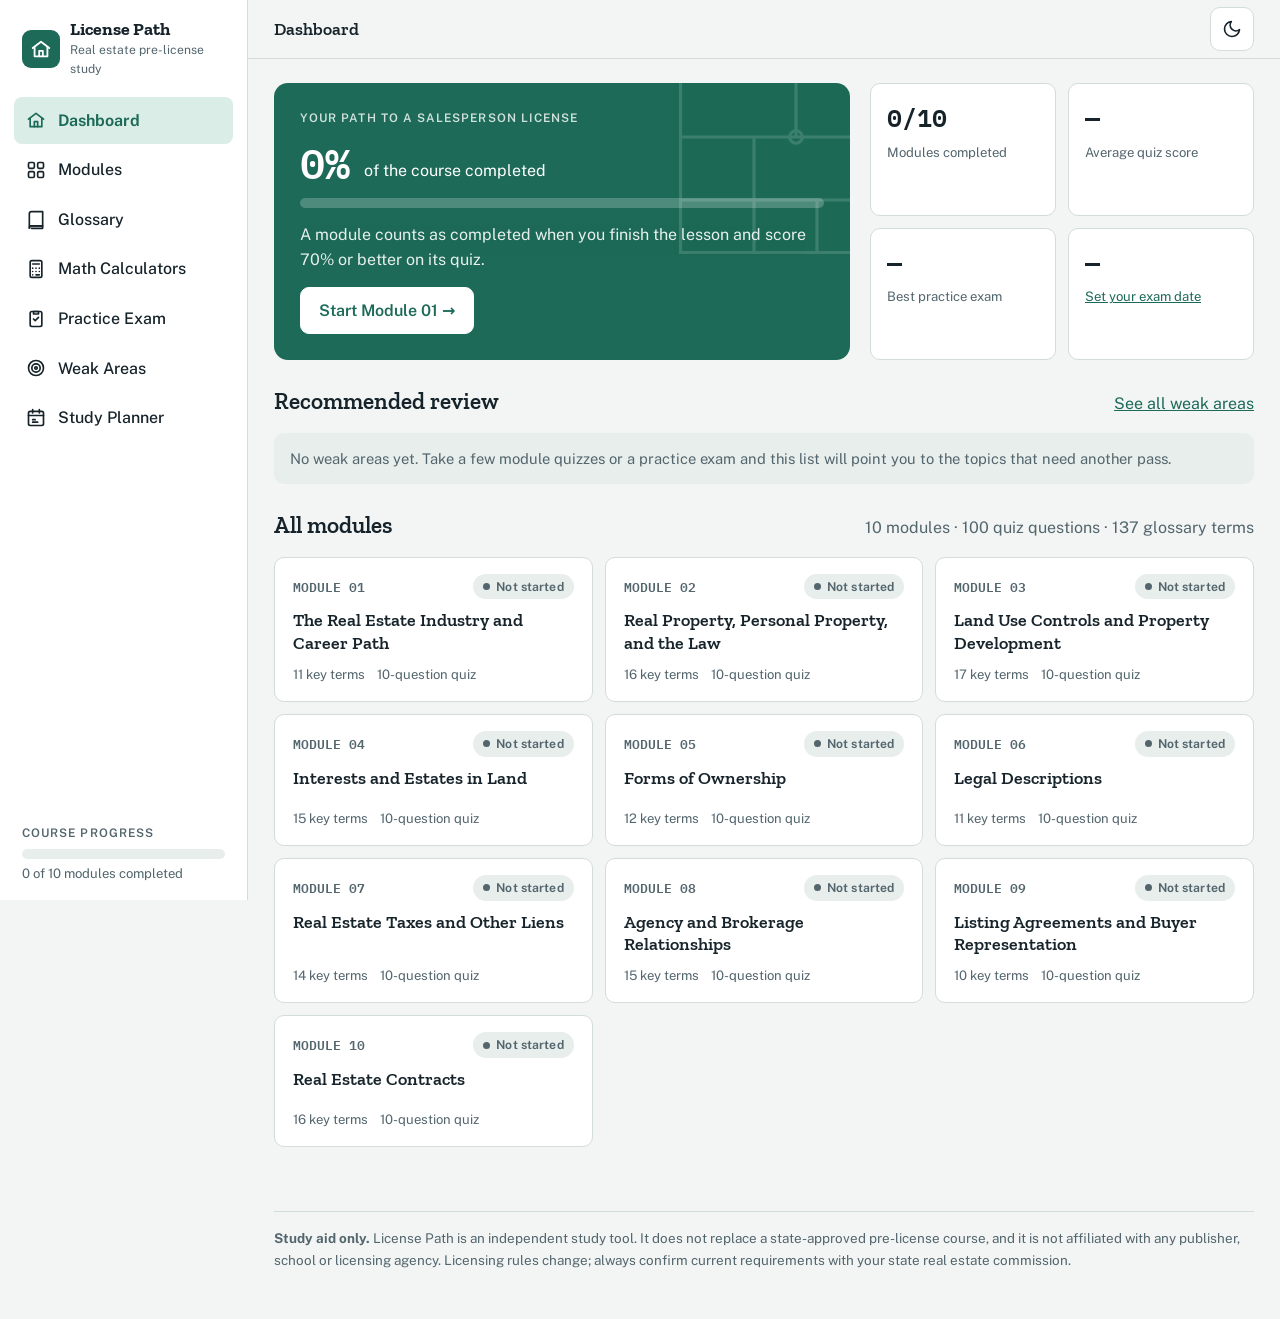
==== commit 31d297ea: "Add modules 6-10: legal descriptions, liens, agency, listings, contracts Co-Authored-By: Claude Opus" ====
--- a/index.html
+++ b/index.html
@@ -874,6 +874,451 @@
     ["In a condominium, hallways, roofs and the pool are:", ["Owned by the developer forever", "Common elements owned by unit owners as tenants in common", "Owned by the city", "Leased to the owners"], 1, "Each condo owner holds an undivided interest in the common elements."],
     ["Which business form gives investors limited liability and pass-through taxation?", ["General partnership", "Limited liability company", "Sole proprietorship", "C corporation"], 1, "An [[limited liability company|LLC]] combines liability protection with partnership-style taxation."],
     ["In a trust, the party who holds legal title and manages the property is the:", ["Trustor", "Beneficiary", "Trustee", "Grantor"], 2, "The trustee holds title for the benefit of the beneficiary; the trustor creates the trust."]
+  ]
+});
+
+/* Modules 6-10. Original study text. [[Term]] or [[Glossary Term|text shown]] creates a glossary popup link. */
+M({
+  id: 6,
+  title: "Legal Descriptions",
+  summary: "The three methods used to describe land precisely enough for a deed, how surveys work, and the land measurements every licensee must know.",
+  objectives: [
+    "Explain why a street address is not a legal description.",
+    "Read a metes-and-bounds description and identify the point of beginning.",
+    "Calculate acreage in the rectangular survey system.",
+    "Describe the lot-and-block (recorded plat) method, and Georgia's land lot and district system.",
+    "Convert common land measurements such as acres, sections and square feet."
+  ],
+  sections: [
+    ["Why legal descriptions matter", `<p>A deed or sales contract must describe the property so precisely that a surveyor could locate it from the words alone. A street address is not enough, because addresses change, can be duplicated and do not show boundaries. A [[legal description]] is the precise written description of a parcel's boundaries.</p>
+<p>There are three accepted methods: metes and bounds, the rectangular (government) survey system, and lot and block (recorded plat). Many descriptions combine methods.</p>`],
+    ["Metes and bounds", `<p>[[Metes and bounds]] is the oldest method and is used in Georgia and the original 13 colonies. <em>Metes</em> are distances and <em>bounds</em> are directions. The description:</p>
+<ol>
+<li>Starts at a fixed [[point of beginning]] (POB), often tied to a [[monument]] such as an iron pin, a street corner or a marked tree.</li>
+<li>Walks the boundary with <strong>courses</strong> (directions given as compass bearings, such as “North 45° East”) and <strong>distances</strong>.</li>
+<li>Must <strong>return to the point of beginning</strong> so the parcel is fully enclosed.</li>
+</ol>
+<p>When monuments and stated distances disagree, monuments usually control, because they are physical evidence of where the boundary was intended.</p>`],
+    ["The rectangular survey system", `<p>The [[rectangular survey system]], also called the government survey system, is used in 30 states, mostly west of the original colonies. It is not used in Georgia, but it appears on the national portion of most exams.</p>
+<ul>
+<li>North-south lines called <strong>principal meridians</strong> and east-west lines called <strong>base lines</strong> form a grid.</li>
+<li>Lines every six miles create <strong>ranges</strong> (columns east or west of a meridian) and <strong>township tiers</strong> (rows north or south of a base line).</li>
+<li>Each [[township]] is 6 miles by 6 miles (36 square miles) and is divided into 36 sections numbered 1 to 36, starting in the northeast corner and snaking back and forth.</li>
+<li>Each [[section]] is 1 mile by 1 mile: 1 square mile, or <strong>640 acres</strong>.</li>
+</ul>
+<p><strong>Finding acreage:</strong> multiply 640 by each fraction in the description. “The NE ¼ of the SW ¼ of Section 12” is 640 × ¼ × ¼ = <strong>40 acres</strong>. Read descriptions from right to left (largest area to smallest) to locate the parcel, but the math is the same in any order.</p>
+<p>Because the earth is curved, <strong>correction lines</strong> every 24 miles adjust the grid. Irregular parcels along rivers or lakes that cannot be full quarter sections are called <strong>government lots</strong>.</p>`],
+    ["Lot and block", `<p>The [[lot and block]] method (recorded plat system) is the most common description for homes in subdivisions. When a developer subdivides land, a surveyor prepares a [[plat]] showing each numbered lot and block. Once the plat is recorded in the county records, a deed can simply say: “Lot 14, Block C, Magnolia Ridge Subdivision, as recorded in Plat Book 210, Page 55, Fulton County, Georgia.” The plat itself is based on a metes-and-bounds or rectangular survey of the whole tract.</p>`],
+    ["Georgia's land lot and district system", `<p>Much of Georgia was distributed in the early 1800s through land lotteries. As a result, many Georgia legal descriptions identify property by <strong>Land Lot</strong> and <strong>District</strong>, for example “all that tract lying in Land Lot 112 of the 17th District of Fulton County,” followed by a metes-and-bounds description or a reference to a recorded plat. Land lots vary in size depending on when the area was surveyed.</p>`],
+    ["Surveys, elevation and measurements", `<p>A [[survey]] by a licensed surveyor locates boundaries, improvements, easements and any encroachments. A <strong>survey sketch</strong> or plat of survey shows the results. Lenders and title insurers often require one.</p>
+<p>Elevation is measured from a [[datum]], a reference point or plane such as mean sea level. Surveyors mark known elevations with permanent <strong>benchmarks</strong>.</p>
+<div class="tbl-wrap"><table>
+<tr><th>Measurement</th><th>Equals</th></tr>
+<tr><td>1 [[acre]]</td><td>43,560 square feet</td></tr>
+<tr><td>1 section</td><td>1 square mile = 640 acres</td></tr>
+<tr><td>1 township</td><td>36 sections = 36 square miles</td></tr>
+<tr><td>1 mile</td><td>5,280 feet</td></tr>
+<tr><td>1 square yard</td><td>9 square feet</td></tr>
+<tr><td>1 rod</td><td>16.5 feet</td></tr>
+<tr><td>1 chain</td><td>66 feet (4 rods)</td></tr>
+</table></div>`]
+  ],
+  terms: [
+    ["Legal description", "A precise written description of a parcel that a surveyor could use to locate its boundaries."],
+    ["Metes and bounds", "A description method using distances (metes) and directions (bounds) from a point of beginning and back."],
+    ["Point of beginning", "The fixed starting and ending point of a metes-and-bounds description."],
+    ["Monument", "A fixed natural or artificial object, such as an iron pin or tree, used to mark a boundary."],
+    ["Rectangular survey system", "A grid-based description system using principal meridians, base lines, townships and sections."],
+    ["Township", "In the rectangular survey system, a 6-by-6-mile square containing 36 sections."],
+    ["Section", "One square mile, or 640 acres; there are 36 in a township."],
+    ["Lot and block", "A description method that refers to a numbered lot on a recorded subdivision plat."],
+    ["Survey", "A professional measurement that establishes a property's boundaries and locates improvements."],
+    ["Datum", "A reference point or surface, such as mean sea level, used to measure elevation."],
+    ["Acre", "A unit of land area equal to 43,560 square feet."]
+  ],
+  scenarios: [
+    ["Calculating a farm's size", "A buyer in Kansas is looking at a parcel described as “the S ½ of the NW ¼ of Section 8.” Multiply 640 × ½ × ¼ = 80 acres. At $6,000 per acre, the land would be priced around $480,000. Being able to do this math quickly helps you check a listing's advertised acreage before a client relies on it."]
+  ],
+  traps: [
+    "A street address is never a legal description on the exam.",
+    "A metes-and-bounds description must return to the [[point of beginning]]. If it does not close, it is defective.",
+    "A [[section]] is 640 acres; a [[township]] is 36 sections. Do not confuse the two.",
+    "To find acreage, multiply 640 by every fraction. “The N ½ of the SE ¼” = 640 × ½ × ¼ = 80 acres.",
+    "Sections are numbered starting at the <strong>northeast</strong> corner (section 1) and end at the southeast corner (section 36)."
+  ],
+  quiz: [
+    ["Which is NOT an acceptable legal description?", ["Metes and bounds", "Lot and block", "Rectangular survey", "Street address"], 3, "Street addresses can change and do not define boundaries, so they are not legal descriptions."],
+    ["A metes-and-bounds description must always:", ["Use the rectangular survey grid", "Return to the point of beginning", "Reference a subdivision plat", "Be measured in rods"], 1, "The boundary must close by returning to the [[point of beginning]]."],
+    ["How many acres are in a section?", ["36", "160", "640", "43,560"], 2, "A [[section]] is one square mile, which is 640 acres."],
+    ["How many acres are in the NE ¼ of the SW ¼ of a section?", ["10", "40", "80", "160"], 1, "640 × ¼ × ¼ = 40 acres."],
+    ["A township contains:", ["6 sections", "36 sections", "640 sections", "24 sections"], 1, "A [[township]] is 6 miles square and contains 36 one-square-mile sections."],
+    ["Which method is most commonly used for homes in a recorded subdivision?", ["Lot and block", "Rectangular survey", "Metes and bounds only", "Government lots"], 0, "[[Lot and block]] refers to the lot number on a recorded plat."],
+    ["How many square feet are in one acre?", ["5,280", "43,560", "640", "27,878"], 1, "One [[acre]] equals 43,560 square feet."],
+    ["In a metes-and-bounds description, when a monument and a measured distance conflict, generally:", ["The distance controls", "The monument controls", "The longer measurement controls", "The deed is void"], 1, "Monuments are physical evidence of intended boundaries and usually control over measurements."],
+    ["A reference point used to measure elevation, such as mean sea level, is a:", ["Benchmark", "Datum", "Monument", "Base line"], 1, "A [[datum]] is the reference plane; benchmarks are permanent markers of known elevation."],
+    ["Many Georgia legal descriptions identify property by:", ["Township and range", "Land lot and district", "Section number only", "ZIP code"], 1, "Georgia's land lottery history means many descriptions reference a Land Lot and District."]
+  ]
+});
+
+M({
+  id: 7,
+  title: "Real Estate Taxes and Other Liens",
+  summary: "How liens are classified and prioritized, how property taxes are calculated and enforced, and the most common liens you will see on a title report.",
+  objectives: [
+    "Classify liens as voluntary or involuntary, general or specific.",
+    "Explain lien priority and why property tax liens come first.",
+    "Calculate a property tax bill using assessed value and a mill rate.",
+    "Describe special assessments, mechanic's liens, judgments and lis pendens.",
+    "Explain how unpaid taxes lead to a tax sale and the owner's right of redemption."
+  ],
+  sections: [
+    ["What a lien is", `<p>A [[lien]] is a creditor's claim against property as security for a debt. It does not transfer ownership, but if the debt is not paid, the creditor can usually force a sale of the property to collect. Every lien is an encumbrance, but not every encumbrance is a lien (an easement, for example, is not a money claim).</p>
+<p>Liens are classified two ways:</p>
+<ul>
+<li><strong>Voluntary</strong> liens are created by the owner's choice, such as a mortgage. <strong>Involuntary</strong> liens are created by law without the owner's consent, such as a tax lien or judgment. Involuntary liens are either <strong>statutory</strong> (created by a statute) or <strong>equitable</strong> (created by a court).</li>
+<li>A [[specific lien]] attaches to one particular property, such as a mortgage or property tax lien. A [[general lien]] attaches to all of a debtor's property, such as a court judgment or federal income tax lien.</li>
+</ul>`],
+    ["Lien priority", `<p>When a property is sold to pay debts, liens are paid in order of <strong>priority</strong>. Generally, the first lien recorded in the public records is paid first (“first in time, first in right”).</p>
+<p>The big exception: <strong>real estate taxes and special assessments</strong> take priority over all other liens, no matter when they were recorded. A mortgage recorded in 2015 still sits behind this year's unpaid property taxes.</p>
+<p>A lender can agree to move behind another lien through a [[subordination agreement]]. This is common when an owner refinances a first mortgage but keeps a home equity line.</p>`],
+    ["Property taxes", `<p>Local governments fund schools, roads and services mainly through [[ad valorem]] property taxes. “Ad valorem” means “according to value.”</p>
+<ol>
+<li>The county assessor estimates the property's fair market value.</li>
+<li>That value is multiplied by the state's assessment ratio to get the [[assessed value]]. <strong>Georgia assesses property at 40% of fair market value.</strong></li>
+<li>[[Exemptions]], such as the homestead exemption for a primary residence, are subtracted. Georgia also offers additional exemptions for seniors, disabled veterans and others, which vary by county.</li>
+<li>The taxable value is multiplied by the tax rate. Rates are usually stated in [[mill|mills]]: one mill is one-tenth of a cent, or $1 of tax per $1,000 of value (0.001).</li>
+</ol>
+<p><strong>Example:</strong> A home worth $250,000 is assessed at 40% = $100,000. After a $2,000 homestead exemption the taxable value is $98,000. At 32 mills: $98,000 × 0.032 = <strong>$3,136</strong> per year.</p>
+<p>Some states apply an <strong>equalization factor</strong> to bring assessments in one area in line with others. Owners who think their assessment is too high may file an <strong>appeal</strong> within the deadline on their assessment notice.</p>`],
+    ["Unpaid taxes and tax sales", `<p>Unpaid property taxes become a specific lien. If they stay unpaid, the government can sell the property at a [[tax sale]]. Owners usually have a [[right of redemption]], a period in which they can reclaim the property by paying the back taxes, interest, penalties and costs. In Georgia, an owner generally may redeem within 12 months after a tax sale, and the tax deed buyer must follow specific notice procedures before the right of redemption ends. Confirm current rules with an attorney for any real case.</p>`],
+    ["Special assessments", `<p>A [[special assessment]] is a tax charged only to properties that benefit from a specific public improvement, such as new sidewalks, sewers or streetlights on their street. It is a specific, statutory lien and, like regular taxes, has priority over other liens. Owners often may pay it in installments over several years.</p>`],
+    ["Other liens on real property", `<ul>
+<li>A <strong>mortgage lien</strong> is a voluntary, specific lien securing a home loan.</li>
+<li>A [[mechanic's lien]] protects contractors, subcontractors and suppliers who improved the property and were not paid. It is specific and involuntary. In many states its priority can date back to when work began, which is why title insurers ask about recent work.</li>
+<li>A [[judgment]] is a court decision that a debtor owes money. Once recorded, it becomes a general lien on all the debtor's real property in that county.</li>
+<li>A [[lis pendens]] (“suit pending”) is a recorded notice that a lawsuit affecting the property has been filed. It warns buyers that they will take title subject to the outcome.</li>
+<li>An <strong>attachment</strong> is a court order that holds a defendant's property during a lawsuit so it cannot be sold.</li>
+<li><strong>Federal tax liens</strong> for unpaid income taxes, estate tax liens and some <strong>municipal utility</strong> liens are general or specific depending on the law that creates them.</li>
+</ul>`]
+  ],
+  terms: [
+    ["Lien", "A creditor's claim against property as security for a debt."],
+    ["Specific lien", "A lien that attaches to one particular property, such as a mortgage or property tax lien."],
+    ["General lien", "A lien that attaches to all of a debtor's property, such as a judgment or income tax lien."],
+    ["Subordination agreement", "An agreement in which a lender accepts a lower lien priority."],
+    ["Ad valorem", "Latin for “according to value”; the basis for property taxes."],
+    ["Assessed value", "The value a taxing authority places on property for tax purposes; 40% of fair market value in Georgia."],
+    ["Exemptions", "Reductions in taxable value, such as a homestead exemption for a primary residence."],
+    ["Mill", "One-tenth of one cent; a tax rate of 1 mill equals $1 per $1,000 of taxable value."],
+    ["Tax sale", "A public sale of property to collect unpaid real estate taxes."],
+    ["Right of redemption", "The owner's right to reclaim property after a tax or foreclosure sale by paying what is owed."],
+    ["Special assessment", "A tax on specific properties that benefit from a local public improvement."],
+    ["Mechanic's lien", "A specific lien for unpaid contractors, workers or suppliers who improved the property."],
+    ["Judgment", "A court decision establishing a debt; when recorded it becomes a general lien."],
+    ["Lis pendens", "A recorded notice that a lawsuit affecting the property is pending."]
+  ],
+  scenarios: [
+    ["Liens at closing", "A title search on a home under contract shows (1) a first mortgage recorded in 2018, (2) a home equity line recorded in 2021, (3) a mechanic's lien from a roofer filed last month, and (4) unpaid property taxes for this year. At closing, the unpaid taxes are paid first because tax liens have priority. The roofer's lien must also be paid or released, or the title company will not insure the buyer. The listing agent who learned early that the seller had a roofing dispute could have resolved it weeks before closing instead of delaying the transaction."]
+  ],
+  traps: [
+    "Property taxes and special assessments take priority over all other liens, even older ones.",
+    "A [[judgment]] is a <em>general</em> lien. A mortgage and property taxes are <em>specific</em> liens.",
+    "A [[mill]] is $0.001. To use mills in math, divide the mill rate by 1,000. 25 mills = 0.025.",
+    "Subtract exemptions from the <em>assessed</em> value, not the market value.",
+    "All liens are encumbrances, but not all encumbrances are liens."
+  ],
+  quiz: [
+    ["Which lien usually has the highest priority regardless of recording date?", ["First mortgage", "Mechanic's lien", "Real estate tax lien", "Judgment lien"], 2, "Real estate taxes and special assessments take priority over all other liens."],
+    ["A judgment lien is classified as:", ["Voluntary and specific", "Involuntary and general", "Voluntary and general", "Involuntary and specific"], 1, "A [[judgment]] is created by a court without the debtor's consent and attaches to all the debtor's real property."],
+    ["A mortgage is what kind of lien?", ["Voluntary and specific", "Involuntary and general", "Equitable and general", "Statutory and general"], 0, "The owner chooses to give a mortgage, and it attaches only to the mortgaged property."],
+    ["In Georgia, property is assessed at what percentage of fair market value?", ["100%", "60%", "40%", "25%"], 2, "Georgia's assessment ratio is 40% of fair market value."],
+    ["A property's taxable value is $90,000 and the rate is 30 mills. What is the annual tax?", ["$270", "$2,700", "$27,000", "$300"], 1, "30 mills = 0.030. $90,000 × 0.030 = $2,700."],
+    ["A contractor who replaced a roof and was not paid may file a:", ["Lis pendens", "Mechanic's lien", "Special assessment", "Subordination agreement"], 1, "A [[mechanic's lien]] protects people who improved the property and were not paid."],
+    ["A recorded notice that a lawsuit involving a property has been filed is a:", ["Lis pendens", "Attachment", "Judgment", "Writ of execution"], 0, "A [[lis pendens]] warns anyone acquiring the property of the pending suit."],
+    ["New sidewalks are installed and only the homes on that street are charged. This charge is a(n):", ["Ad valorem tax", "Special assessment", "General lien", "Income tax"], 1, "A [[special assessment]] is charged only to properties that benefit from the improvement."],
+    ["A lender that agrees to move its lien behind a newer loan signs a:", ["Release", "Satisfaction", "Subordination agreement", "Novation"], 2, "A [[subordination agreement]] changes the order of lien priority."],
+    ["The owner's right to reclaim property after a tax sale by paying what is owed is the:", ["Right of first refusal", "Right of redemption", "Right of survivorship", "Right of rescission"], 1, "The [[right of redemption]] lets the owner pay the debt plus costs to recover the property within a set period."]
+  ]
+});
+
+M({
+  id: 8,
+  title: "Agency and Brokerage Relationships",
+  summary: "How agency is created and ended, the duties owed to clients and customers, the brokerage relationships allowed in Georgia, antitrust rules, and ethics in daily practice.",
+  objectives: [
+    "Define principal, agent, client and customer.",
+    "List and explain the fiduciary duties an agent owes a client.",
+    "Distinguish single agency, dual agency, designated agency and transaction brokerage.",
+    "Identify the four antitrust violations that apply to real estate.",
+    "Explain duties to customers, including disclosure of material facts and avoiding misrepresentation."
+  ],
+  sections: [
+    ["The language of agency", `<p>[[Agency]] is a relationship in which one person, the [[agent]], is authorized to act for another, the [[principal]]. In real estate, the principal is the seller, buyer, landlord or tenant who hires the brokerage. The agent is the broker. Salespeople act as agents of their broker and, through the broker, represent the client.</p>
+<ul>
+<li>A [[client]] is the principal. The agent works <em>for</em> a client and owes fiduciary duties.</li>
+<li>A [[customer]] is a party the agent works <em>with</em> but does not represent, such as the buyer who calls about a listing. Customers are owed honesty and fair dealing, not loyalty or advocacy.</li>
+</ul>
+<p>Agency authority comes in three levels: a <strong>universal agent</strong> can do anything for the principal (rare, like a full power of attorney); a <strong>general agent</strong> handles a range of matters in one area (a property manager); a [[special agent]] handles one specific transaction. A listing broker is normally a special agent who may market the property but cannot sign a contract for the seller.</p>`],
+    ["Fiduciary duties: OLD CAR", `<p>An agent owes a client [[fiduciary]] duties: duties of trust and confidence. Remember them as <strong>OLD CAR</strong>:</p>
+<ul>
+<li><strong>Obedience</strong>: follow the client's lawful instructions. Never follow an illegal one, such as refusing to show a home to a protected class.</li>
+<li><strong>Loyalty</strong>: put the client's interests above everyone else's, including your own commission.</li>
+<li><strong>Disclosure</strong>: tell the client every material fact you learn, such as the buyer's willingness to pay more.</li>
+<li><strong>Confidentiality</strong>: keep the client's private information secret, even after the relationship ends.</li>
+<li><strong>Accounting</strong>: account for all money and documents, and never commingle client money with your own.</li>
+<li><strong>Reasonable care</strong>: use the skill and diligence expected of a competent licensee.</li>
+</ul>`],
+    ["Creating and ending agency", `<p>Agency can be created by an <strong>express agreement</strong> (a written listing or buyer agreement, which is best practice and required in many states) or <strong>implied</strong> by the parties' conduct. Accidentally creating an implied agency, for example by giving a buyer-customer advice on how low to offer, is a common way licensees get into trouble.</p>
+<p>Compensation does not determine agency. A buyer's agent can be paid by the seller and still represent only the buyer.</p>
+<p>Agency ends by completion of the purpose, expiration of the term, mutual agreement, death or incapacity of either party, destruction of the property, bankruptcy, or breach. Confidentiality continues after agency ends.</p>`],
+    ["Brokerage relationships, including Georgia", `<ul>
+<li><strong>Single agency</strong>: the brokerage represents only one party in the transaction.</li>
+<li>[[Dual agency]]: one brokerage represents both buyer and seller in the same transaction. It is legal in Georgia only with the informed, written consent of both clients. The dual agent must stay neutral and cannot reveal either party's confidential information, such as the lowest price the seller will take.</li>
+<li>[[Designated agency]]: the broker assigns different licensees within the same firm to represent the buyer and the seller separately. Georgia permits designated agency.</li>
+<li>A [[transaction broker]] assists one or both parties without representing either one as a client. A transaction broker owes limited duties: honesty, reasonable care and accounting for funds.</li>
+</ul>
+<p>Georgia's agency statute is the <strong>Brokerage Relationships in Real Estate Transactions Act (BRRETA)</strong>. Under it, a client relationship is created through a <strong>brokerage engagement</strong>, and licensees must disclose which party they represent. Georgia law also requires licensees to disclose to customers any known adverse material facts about the physical condition of the property and its immediate neighborhood.</p>`],
+    ["Duties to customers and disclosure", `<p>Even when you do not represent someone, you must deal honestly. You may not commit [[misrepresentation]], whether intentional (fraud) or negligent (carelessly stating something false that you should have checked).</p>
+<p>[[Puffing]], exaggerated opinions such as “the best view in town,” is generally not illegal because a reasonable person would not take it as fact. Saying “the roof is new” when it is 18 years old is misrepresentation.</p>
+<p>A [[material fact]] is any fact that would affect a reasonable person's decision, such as a leaking basement or a planned highway. Known physical defects must be disclosed, and a licensee who sees warning signs (a water stain on a ceiling) cannot ignore them.</p>
+<p><strong>Stigmatized property</strong> is property made undesirable by events that do not affect its physical condition, such as a murder, suicide or reported haunting. Georgia law generally protects sellers and licensees from liability for not disclosing these events, but a licensee must not lie if asked directly. Sex-offender information is available from public registries; refer buyers to it rather than offering your own opinion.</p>`],
+    ["Antitrust law", `<p>Federal [[antitrust laws]], led by the Sherman Act, prohibit agreements that limit competition. The four violations that matter in real estate:</p>
+<ul>
+<li>[[Price fixing]]: competitors agreeing on commission rates or fees. Even casually discussing your company's commission rates with agents from other firms can be evidence of conspiracy.</li>
+<li><strong>Group boycotting</strong>: competitors agreeing not to do business with a firm, such as a discount brokerage.</li>
+<li><strong>Market allocation</strong>: competitors dividing territories, price ranges or customer types among themselves.</li>
+<li><strong>Tie-in arrangements</strong>: requiring a customer to buy a second product or service as a condition of the first (“I'll sell you this lot only if you list your current home with me”).</li>
+</ul>
+<p>Penalties can include large fines and prison for individuals, plus civil damages. The safe practice: set your firm's fees independently and never discuss them with competitors.</p>`],
+    ["Ethics, advertising and technology", `<p>Professional ethics goes beyond the minimum the law requires. Common rules across states and the REALTOR® Code of Ethics: present all offers promptly, disclose your licensed status when buying or selling for yourself, never advertise without your firm's name, and keep written records.</p>
+<p>Technology adds rules of its own. The federal <strong>Do Not Call</strong> registry and Telephone Consumer Protection Act limit cold calls and automated texts; the CAN-SPAM Act requires commercial emails to include a working opt-out. Social media posts, websites and online ads count as advertising and must follow license law, including identifying the brokerage. Protect clients' personal and financial data and watch for wire-fraud schemes that use fake emails to redirect closing funds.</p>`]
+  ],
+  terms: [
+    ["Agency", "A relationship in which one person (the agent) is authorized to act on behalf of another (the principal)."],
+    ["Agent", "The person authorized to act on behalf of a principal; in real estate, the broker."],
+    ["Principal", "The person who hires an agent and is owed fiduciary duties; the client."],
+    ["Client", "The principal in an agency relationship, to whom the agent owes fiduciary duties."],
+    ["Customer", "A party the licensee works with but does not represent; owed honesty and fair dealing."],
+    ["Special agent", "An agent authorized to handle one specific act or transaction."],
+    ["Fiduciary", "A relationship of trust and confidence; the duties of obedience, loyalty, disclosure, confidentiality, accounting and reasonable care."],
+    ["Dual agency", "Representation of both buyer and seller by the same brokerage in one transaction, with written consent."],
+    ["Designated agency", "A broker assigns different licensees in the same firm to represent the buyer and the seller."],
+    ["Transaction broker", "A licensee who helps one or both parties without representing either as a client."],
+    ["Misrepresentation", "A false statement or concealment of a material fact, whether intentional or negligent."],
+    ["Puffing", "Exaggerated opinions about a property that a reasonable person would not rely on as fact."],
+    ["Material fact", "Any fact that would influence a reasonable person's decision in a transaction."],
+    ["Antitrust laws", "Federal and state laws that prohibit agreements restraining competition."],
+    ["Price fixing", "An illegal agreement among competitors to set prices or commission rates."]
+  ],
+  scenarios: [
+    ["The overheard price", "You are the listing agent. While touring, a buyer-customer says, “We're preapproved for $450,000 but we'll start at $410,000.” Because your client is the seller, your duty of disclosure means you must share this with the seller. Before the buyer talks, a good practice is to remind them that you represent the seller, so they do not share confidential information with you by mistake."],
+    ["A lunch conversation", "At a networking lunch, an agent from another firm says, “Nobody should be taking listings for less than 6%. Let's all hold the line.” The right response is to end the conversation immediately and make clear you set your rates independently. Staying and agreeing could expose both of you to a price-fixing charge."]
+  ],
+  traps: [
+    "A client is owed fiduciary duties. A customer is owed honesty and fair dealing, but not loyalty or confidentiality.",
+    "Who pays the commission does not decide who the agent represents.",
+    "A dual agent cannot tell the buyer the seller's lowest price or the seller the buyer's highest price.",
+    "Obedience never requires following an illegal instruction.",
+    "Price fixing does not require a written agreement. A conversation about “standard” rates with competitors can be enough."
+  ],
+  quiz: [
+    ["The person who hires an agent and is owed fiduciary duties is the:", ["Customer", "Principal", "Subagent", "Third party"], 1, "The [[principal]], or client, is the person the agent represents."],
+    ["A listing broker is typically what type of agent?", ["Universal", "General", "Special", "Dual"], 2, "A listing broker is hired for one specific task, so they are a [[special agent]]."],
+    ["Which fiduciary duty requires an agent to keep the client's financial situation private?", ["Obedience", "Accounting", "Confidentiality", "Disclosure"], 2, "Confidentiality protects the client's private information, and it continues after the agency ends."],
+    ["A seller tells the listing agent not to show the home to families with children. The agent should:", ["Obey, because obedience is a fiduciary duty", "Refuse, because the instruction is illegal", "Ask the broker to show it instead", "Only show it to families on weekends"], 1, "Obedience applies only to lawful instructions. Familial status is protected under fair housing law."],
+    ["One brokerage represents both the buyer and the seller in the same transaction with written consent. This is:", ["Single agency", "Dual agency", "Subagency", "Transaction brokerage"], 1, "[[Dual agency]] means one brokerage represents both parties; written consent is required."],
+    ["Calling a home “the most charming on the block” is generally considered:", ["Fraud", "Puffing", "Negligent misrepresentation", "A material fact"], 1, "[[Puffing]] is exaggerated opinion that a reasonable person would not rely on as fact."],
+    ["Two brokers agree to stop cooperating with a discount brokerage. This is:", ["Price fixing", "Market allocation", "Group boycotting", "Tie-in arrangement"], 2, "Agreeing with competitors to refuse to deal with another firm is a group boycott."],
+    ["Who must determine a brokerage's commission rates?", ["The local association", "Each brokerage independently", "The MLS", "The state commission"], 1, "Rates must be set independently by each firm; agreements among competitors are [[price fixing]]."],
+    ["The name of Georgia's agency law is:", ["RESPA", "BRRETA", "TILA", "ECOA"], 1, "Georgia's Brokerage Relationships in Real Estate Transactions Act (BRRETA) governs agency relationships."],
+    ["A licensee carelessly tells a buyer that a home is connected to city sewer without checking; it has a septic tank. This is:", ["Puffing", "Negligent misrepresentation", "Permitted if the buyer did not ask in writing", "A latent defect the buyer must discover"], 1, "Stating a material fact as true without a reasonable basis is negligent [[misrepresentation]]."]
+  ]
+});
+
+M({
+  id: 9,
+  title: "Listing Agreements and Buyer Representation",
+  summary: "How sellers and buyers hire a brokerage: the types of listings, what a listing contract must include, the listing presentation, and written buyer agreements.",
+  objectives: [
+    "Compare exclusive-right-to-sell, exclusive-agency, open and net listings.",
+    "List the essential terms of a listing agreement.",
+    "Explain how a listing agreement can be terminated.",
+    "Describe a comparative market analysis and how it supports pricing.",
+    "Explain buyer representation agreements and current rules on buyer-broker compensation."
+  ],
+  sections: [
+    ["The listing agreement", `<p>A [[listing agreement]] is an employment contract between a property owner and a brokerage. It authorizes the broker to market the property and find a buyer, and states when and how the broker is paid. It does not authorize the broker to sign a sales contract for the seller.</p>
+<p>A broker earns a commission by producing a buyer who is <strong>ready, willing and able</strong> to buy on the seller's terms, or on terms the seller accepts. In most listings the commission is actually paid at closing.</p>`],
+    ["Types of listings", `<div class="tbl-wrap"><table>
+<tr><th>Listing type</th><th>Who can earn a commission?</th></tr>
+<tr><td>[[Exclusive-right-to-sell listing|Exclusive right to sell]]</td><td>The listing broker gets paid no matter who finds the buyer, even the owner. This is the most common and most protective for the broker.</td></tr>
+<tr><td>[[Exclusive-agency listing|Exclusive agency]]</td><td>The listing broker gets paid if anyone except the owner finds the buyer. If the owner sells it alone, no commission.</td></tr>
+<tr><td>[[Open listing]]</td><td>The owner can list with many brokers. Only the broker who is the procuring cause is paid; if the owner sells it alone, nobody is paid.</td></tr>
+<tr><td>[[Net listing]]</td><td>The broker keeps everything above a net amount the seller wants. Illegal in many states and discouraged everywhere because it creates a conflict of interest.</td></tr>
+</table></div>
+<p>A [[multiple listing service]] (MLS) is not a type of listing. It is a system where member brokers share listings so other brokers can find buyers for them.</p>`],
+    ["What goes in a listing agreement", `<ul>
+<li>Names and signatures of all owners (every owner on title should sign).</li>
+<li>The property's legal description and address.</li>
+<li>Listing price and terms.</li>
+<li>A definite <strong>expiration date</strong>. Automatic renewal clauses are prohibited or restricted in many states.</li>
+<li>The broker's compensation, stated as negotiable.</li>
+<li>The broker's authority (for example, to place a sign, use a lockbox, enter the MLS).</li>
+<li>A [[protection clause]] (also called a safety or carryover clause): if the property sells within a set time after the listing ends to a buyer the broker introduced, the broker is still paid.</li>
+<li>Items included and excluded (fixtures and personal property).</li>
+<li>Fair housing language and, for homes built before 1978, lead-based paint disclosure obligations.</li>
+</ul>`],
+    ["Ending a listing", `<p>A listing ends by:</p>
+<ul>
+<li>Performance (the property sells).</li>
+<li>Expiration of the term.</li>
+<li>Mutual agreement of seller and broker.</li>
+<li>Death, incapacity or bankruptcy of either party (it is a personal service contract).</li>
+<li>Destruction of the property or condemnation.</li>
+<li>Breach by either party. A seller who cancels without cause may owe the broker damages.</li>
+</ul>`],
+    ["The listing presentation and pricing", `<p>At a listing presentation the licensee explains their marketing plan, the brokerage relationship and the pricing strategy. The main pricing tool is a [[comparative market analysis]] (CMA): a comparison of the subject home with recently sold, pending and active similar homes nearby, with adjustments for differences.</p>
+<p>A CMA is not an appraisal. Only a licensed or certified appraiser can perform an appraisal, and a licensee must not call a CMA an appraisal. The <strong>seller sets the price</strong>; the licensee advises.</p>
+<p>A <strong>seller's net sheet</strong> estimates what the seller will walk away with after paying off loans, commission, prorated taxes and closing costs.</p>
+<p>Collect a <strong>seller's property disclosure</strong> statement early. It records what the seller knows about the property's condition and protects everyone.</p>`],
+    ["Representing the buyer", `<p>A [[buyer brokerage agreement]] (buyer representation agreement) is the buyer's version of a listing. It states the services the brokerage will provide, the term, and how much the buyer's broker will be paid and by whom.</p>
+<p>Following the 2024 settlement of national commission lawsuits, practices changed:</p>
+<ul>
+<li>REALTOR® members working with a buyer must have a <strong>written agreement</strong> with that buyer before touring a home.</li>
+<li>The agreement must state the compensation amount or rate in an objective way (not “whatever the seller offers”), and the broker cannot receive more than that amount from any source.</li>
+<li>Offers of compensation to buyer brokers may no longer be published in the MLS. Sellers may still agree to pay part of the buyer's broker fee, negotiated in the transaction.</li>
+<li>Compensation remains fully negotiable.</li>
+</ul>
+<p>Georgia's BRRETA has long required a written brokerage engagement to create a client relationship with a buyer. Buyer agreements can be exclusive (the broker is paid whenever the buyer purchases a home during the term) or non-exclusive.</p>
+<p>The broker who is the [[procuring cause]], whose efforts started an uninterrupted chain of events leading to the sale, is typically entitled to compensation when disputes arise between brokers.</p>`]
+  ],
+  terms: [
+    ["Listing agreement", "An employment contract between a property owner and a brokerage to market the property."],
+    ["Exclusive-right-to-sell listing", "A listing where the broker is paid no matter who sells the property, including the owner."],
+    ["Exclusive-agency listing", "A listing where the broker is paid unless the owner sells the property personally."],
+    ["Open listing", "A non-exclusive listing where only the broker who procures the buyer is paid."],
+    ["Net listing", "A listing where the broker keeps any amount above the seller's net figure; illegal or discouraged."],
+    ["Multiple listing service", "A cooperative system through which member brokers share listing information."],
+    ["Protection clause", "A clause entitling the broker to a commission if the property sells after expiration to a buyer the broker introduced."],
+    ["Comparative market analysis", "A comparison of similar sold, pending and active properties used to suggest a listing price; not an appraisal."],
+    ["Buyer brokerage agreement", "A written contract between a buyer and a brokerage establishing representation and compensation."],
+    ["Procuring cause", "The broker whose efforts started an unbroken chain of events that resulted in a sale."]
+  ],
+  scenarios: [
+    ["The neighbor buys it", "Maria lists her home with an exclusive-agency listing. A week later her neighbor's cousin knocks on her door and buys the house without any broker involvement. Maria owes no commission. If she had signed an exclusive-right-to-sell listing, she would owe the full commission even though she found the buyer herself."]
+  ],
+  traps: [
+    "Exclusive right to sell: the broker gets paid even if the <em>owner</em> sells. Exclusive agency: the owner can sell without paying.",
+    "An MLS is a service, not a type of listing.",
+    "A [[comparative market analysis]] is not an appraisal, and the seller, not the agent, sets the list price.",
+    "Listings are personal service contracts: the death of the seller or the broker ends them. The death of a salesperson does not, because the listing belongs to the broker.",
+    "A listing agreement does not give the broker power to accept an offer or sign a contract for the seller."
+  ],
+  quiz: [
+    ["Under which listing does the broker earn a commission even if the owner finds the buyer?", ["Open listing", "Exclusive-agency listing", "Exclusive-right-to-sell listing", "Net listing"], 2, "An [[exclusive-right-to-sell listing]] pays the broker no matter who sells the property."],
+    ["An owner lists with three brokers and will pay only the one who finds the buyer. This is a(n):", ["Open listing", "Exclusive agency", "Net listing", "Multiple listing"], 0, "An [[open listing]] can be given to many brokers; only the procuring broker is paid."],
+    ["Which listing type creates a conflict of interest and is illegal in many states?", ["Exclusive right to sell", "Net listing", "Open listing", "Exclusive agency"], 1, "In a [[net listing]] the broker keeps everything above the seller's figure, tempting the broker to underprice."],
+    ["The clause that protects the broker if a buyer they introduced purchases after the listing expires is the:", ["Protection clause", "Acceleration clause", "Defeasance clause", "Escalation clause"], 0, "The [[protection clause]] (safety or carryover clause) covers sales to buyers the broker introduced."],
+    ["Which event automatically ends a listing agreement?", ["The salesperson who took the listing changes firms", "The seller dies", "The listing price is reduced", "An offer is rejected"], 1, "Death of either principal party ends the agency. The listing belongs to the broker, so a salesperson leaving does not end it."],
+    ["A comparative market analysis:", ["Is the same as an appraisal", "Is prepared only by certified appraisers", "Compares similar recently sold, pending and active properties", "Sets the legal price of the home"], 2, "A [[comparative market analysis|CMA]] helps the seller choose a price; it is not an appraisal."],
+    ["Who has the final say on the listing price?", ["The listing agent", "The broker", "The seller", "The appraiser"], 2, "The licensee advises, but the seller decides the price."],
+    ["A broker earns a commission when the broker produces a buyer who is:", ["Interested in the property", "Ready, willing and able to buy on acceptable terms", "Preapproved by any lender", "Represented by another broker"], 1, "The traditional test is a buyer who is ready, willing and able to buy on the seller's terms or terms the seller accepts."],
+    ["After the 2024 commission settlement, offers of compensation to buyer brokers:", ["Must be published in the MLS", "May not be published in the MLS", "Are set by the MLS", "Are illegal"], 1, "Compensation offers can no longer appear in the MLS, though sellers may still negotiate to pay buyer broker fees."],
+    ["A listing agreement must include:", ["An automatic renewal clause", "A definite expiration date", "A commission rate set by the MLS", "The buyer's name"], 1, "Listings should have a definite end date; automatic renewals are prohibited or restricted in many states."]
+  ]
+});
+
+M({
+  id: 10,
+  title: "Real Estate Contracts",
+  summary: "The elements every valid contract needs, how offers become binding agreements, the contracts used in real estate, earnest money, contingencies, and what happens when someone breaches.",
+  objectives: [
+    "List the essential elements of a valid real estate contract.",
+    "Distinguish valid, void, voidable and unenforceable contracts.",
+    "Explain how offers, counteroffers and acceptance work.",
+    "Describe sales contracts, options, land contracts and their key terms.",
+    "Identify the ways contracts are discharged and the remedies for breach."
+  ],
+  sections: [
+    ["What makes a contract valid", `<p>A [[contract]] is a legally enforceable promise. Every valid contract needs:</p>
+<ol>
+<li><strong>Offer and acceptance</strong> (mutual assent or “meeting of the minds”): the parties agree on the same terms.</li>
+<li>[[Consideration]]: something of value exchanged, such as money or a promise.</li>
+<li><strong>Legally competent parties</strong>: adults of sound mind. Minors and people judged mentally incompetent have limited capacity.</li>
+<li><strong>Legal purpose</strong> (legality of object).</li>
+</ol>
+<p>For real estate, the [[statute of frauds]] adds a fifth requirement: contracts to buy or sell real estate must be <strong>in writing and signed</strong> to be enforceable. Leases longer than one year must also be in writing in most states.</p>`],
+    ["Classifying contracts", `<ul>
+<li><strong>Valid</strong>: has all the elements and is enforceable.</li>
+<li>[[Void]]: has no legal effect at all, such as a contract for an illegal purpose.</li>
+<li>[[Voidable]]: valid on its face, but one party has the right to cancel, such as a contract signed by a minor or obtained through fraud.</li>
+<li><strong>Unenforceable</strong>: valid between the parties, but a court will not enforce it, such as an oral agreement to sell land.</li>
+</ul>
+<p>Contracts can also be <strong>express</strong> (stated in words) or <strong>implied</strong> (shown by conduct); <strong>bilateral</strong> (a promise for a promise, like a sales contract) or <strong>unilateral</strong> (a promise in exchange for an act, like an open listing or option); <strong>executory</strong> (not yet performed) or <strong>executed</strong> (fully performed).</p>`],
+    ["Offer, counteroffer and acceptance", `<p>The person making an offer is the <strong>offeror</strong>; the person receiving it is the <strong>offeree</strong>. An offer becomes a contract when the offeree accepts <em>without changes</em> and the acceptance is communicated back to the offeror.</p>
+<p>Any change, even a small one, creates a [[counteroffer]]. A counteroffer rejects the original offer, which is now dead. The original offeror is free to accept, reject or counter again.</p>
+<p>An offer ends by: acceptance, rejection, counteroffer, revocation by the offeror before acceptance is communicated, lapse of the time stated in the offer, or the death or incapacity of either party before acceptance.</p>`],
+    ["The purchase and sale agreement", `<p>The sales contract (purchase agreement) lists the parties, property, price, financing terms, earnest money, closing date, possession date, included items, and [[contingency|contingencies]]. Common contingencies include financing, appraisal, home inspection, and the sale of the buyer's current home. If a contingency is not met, the buyer can usually cancel and recover their deposit.</p>
+<p>[[Earnest money]] is a deposit the buyer makes to show good faith. It is not required for a valid contract (the promises are the consideration), but it is customary. A broker who receives earnest money must deposit it in an <strong>escrow or trust account</strong> within the time required by state law. Mixing client funds with the broker's own money is [[commingling]]; using client funds for personal purposes is <strong>conversion</strong>. Both are serious violations.</p>
+<p>Once the contract is signed, the buyer holds [[equitable title]]: an interest in the property that can be enforced in court, even though the seller still holds legal title until closing.</p>
+<p>A “time is of the essence” clause means the deadlines in the contract must be met exactly.</p>
+<p>Georgia practice: most residential sales use forms published by Georgia REALTORS®, which commonly include a <strong>due diligence period</strong> during which the buyer may terminate for any reason, often in exchange for a non-refundable due diligence fee paid to the seller. Licensees may fill in blanks on approved forms but must not draft contract language, which is the practice of law.</p>`],
+    ["Other real estate contracts", `<ul>
+<li>An [[option]] gives the <strong>optionee</strong> (buyer) the right, but not the obligation, to buy at a set price within a set time. The <strong>optionor</strong> (owner) must sell if the option is exercised. The optionee pays for this right.</li>
+<li>A <strong>right of first refusal</strong> gives someone the chance to match any offer before the owner sells to another buyer.</li>
+<li>A [[land contract]] (installment contract or contract for deed): the seller (vendor) finances the sale, and the buyer (vendee) takes possession and makes payments, but the seller keeps legal title until the buyer pays in full or a set amount. The buyer holds equitable title.</li>
+<li>Leases, listings and buyer agreements are also contracts.</li>
+</ul>
+<p>A contract may be <strong>assigned</strong> (transferred to another party, with the original party still liable unless released) unless it prohibits assignment. A [[novation]] replaces the old contract or party with a new one and releases the original party.</p>`],
+    ["Discharge, breach and remedies", `<p>Contracts are discharged by full performance, mutual agreement to cancel ([[rescission]]), substantial performance, impossibility, operation of law, or expiration of the statute of limitations.</p>
+<p>When one party fails to perform without a legal excuse, that is a <strong>breach</strong>. Remedies include:</p>
+<ul>
+<li>[[Specific performance]]: a court orders the breaching party to complete the sale. Available because every property is unique.</li>
+<li><strong>Compensatory damages</strong>: money to cover the injured party's actual loss.</li>
+<li>[[Liquidated damages]]: an amount agreed in advance, usually the earnest money, that the seller keeps if the buyer defaults.</li>
+<li><strong>Rescission</strong>: canceling the contract and returning the parties to where they started.</li>
+</ul>
+<p>Each state's <strong>statute of limitations</strong> sets the time limit for filing a lawsuit.</p>`]
+  ],
+  terms: [
+    ["Contract", "A legally enforceable agreement between competent parties to do or not do something."],
+    ["Consideration", "Something of value exchanged between the parties to a contract."],
+    ["Statute of frauds", "The law requiring contracts for the sale of real estate to be in writing to be enforceable."],
+    ["Void", "A contract with no legal force or effect."],
+    ["Voidable", "A contract that appears valid but may be canceled by one party."],
+    ["Counteroffer", "A new offer made in response to an offer; it rejects the original offer."],
+    ["Contingency", "A condition that must be met before a contract becomes fully binding."],
+    ["Earnest money", "A good-faith deposit made by a buyer and held in an escrow or trust account."],
+    ["Commingling", "Illegally mixing client or customer funds with the broker's own funds."],
+    ["Equitable title", "The buyer's enforceable interest in property after signing a sales contract or land contract."],
+    ["Option", "A contract giving a buyer the right, but not the obligation, to purchase at a set price within a set time."],
+    ["Land contract", "A seller-financed sale in which the seller keeps legal title until the buyer pays."],
+    ["Novation", "Substituting a new contract or party for an old one, releasing the original party."],
+    ["Rescission", "Canceling a contract and returning the parties to their original positions."],
+    ["Specific performance", "A court order requiring a party to perform the contract as agreed."],
+    ["Liquidated damages", "An amount agreed in advance that will be paid if a party breaches."]
+  ],
+  scenarios: [
+    ["One small change", "A buyer offers $300,000 with closing on June 15. The seller signs but changes the closing date to June 30 and initials the change. That is not an acceptance. It is a counteroffer, and the buyer's original offer is dead. The next day another buyer offers $305,000. Because the first buyer has not accepted the counteroffer, the seller may withdraw it (by notifying the first buyer before they accept) and accept the better offer."]
+  ],
+  traps: [
+    "Earnest money is customary but not required for a valid contract. The mutual promises are the consideration.",
+    "Any change to an offer, however minor, is a counteroffer that kills the original offer.",
+    "Acceptance must be communicated to the offeror before the offeror revokes.",
+    "Contracts with minors are <em>voidable</em> by the minor, not void.",
+    "In an [[option]], only the optionor (owner) is bound. The optionee may choose not to buy."
+  ],
+  quiz: [
+    ["Which law requires contracts to sell real estate to be in writing?", ["Statute of limitations", "Statute of frauds", "Truth in Lending Act", "Uniform Commercial Code"], 1, "The [[statute of frauds]] requires real estate sales contracts to be written to be enforceable."],
+    ["A contract signed by a 16-year-old to buy land is:", ["Void", "Voidable by the minor", "Valid and enforceable against the minor", "Unenforceable by anyone"], 1, "Minors may cancel their contracts, making them [[voidable]]."],
+    ["A seller receives an offer and changes the closing date before signing. This is:", ["An acceptance", "A counteroffer", "An option", "A novation"], 1, "Any change is a [[counteroffer]], which rejects the original offer."],
+    ["A sales contract is what type of contract?", ["Unilateral", "Bilateral", "Implied", "Void"], 1, "A sales contract exchanges a promise to buy for a promise to sell: bilateral."],
+    ["During the term of a sales contract, before closing, the buyer holds:", ["Legal title", "Equitable title", "No interest", "A life estate"], 1, "Signing the contract gives the buyer [[equitable title]]; legal title transfers at closing."],
+    ["A broker deposits a buyer's earnest money check into the broker's business operating account. This is:", ["Allowed if returned within 30 days", "Commingling", "Conversion only if spent", "Required by law"], 1, "Mixing client funds with business funds is [[commingling]], a violation of license law."],
+    ["A tenant pays $5,000 for the right to buy a building for $400,000 any time in the next two years. This is a(n):", ["Right of first refusal", "Option", "Land contract", "Lease purchase only"], 1, "An [[option]] gives the right, not the obligation, to buy at a set price within a set time."],
+    ["In a land contract, who holds legal title until the buyer pays as agreed?", ["The buyer", "The seller", "The lender", "The escrow agent"], 1, "In a [[land contract]], the seller (vendor) keeps legal title and the buyer (vendee) holds equitable title."],
+    ["A court orders a seller who refused to close to complete the sale. This remedy is:", ["Rescission", "Liquidated damages", "Specific performance", "Novation"], 2, "[[Specific performance]] forces a party to perform; it is available because real estate is unique."],
+    ["A contract states the seller may keep the earnest money if the buyer defaults. The earnest money serves as:", ["Compensatory damages", "Liquidated damages", "Consideration", "A contingency"], 1, "An amount agreed in advance as the remedy for breach is [[liquidated damages]]."]
   ]
 });
 
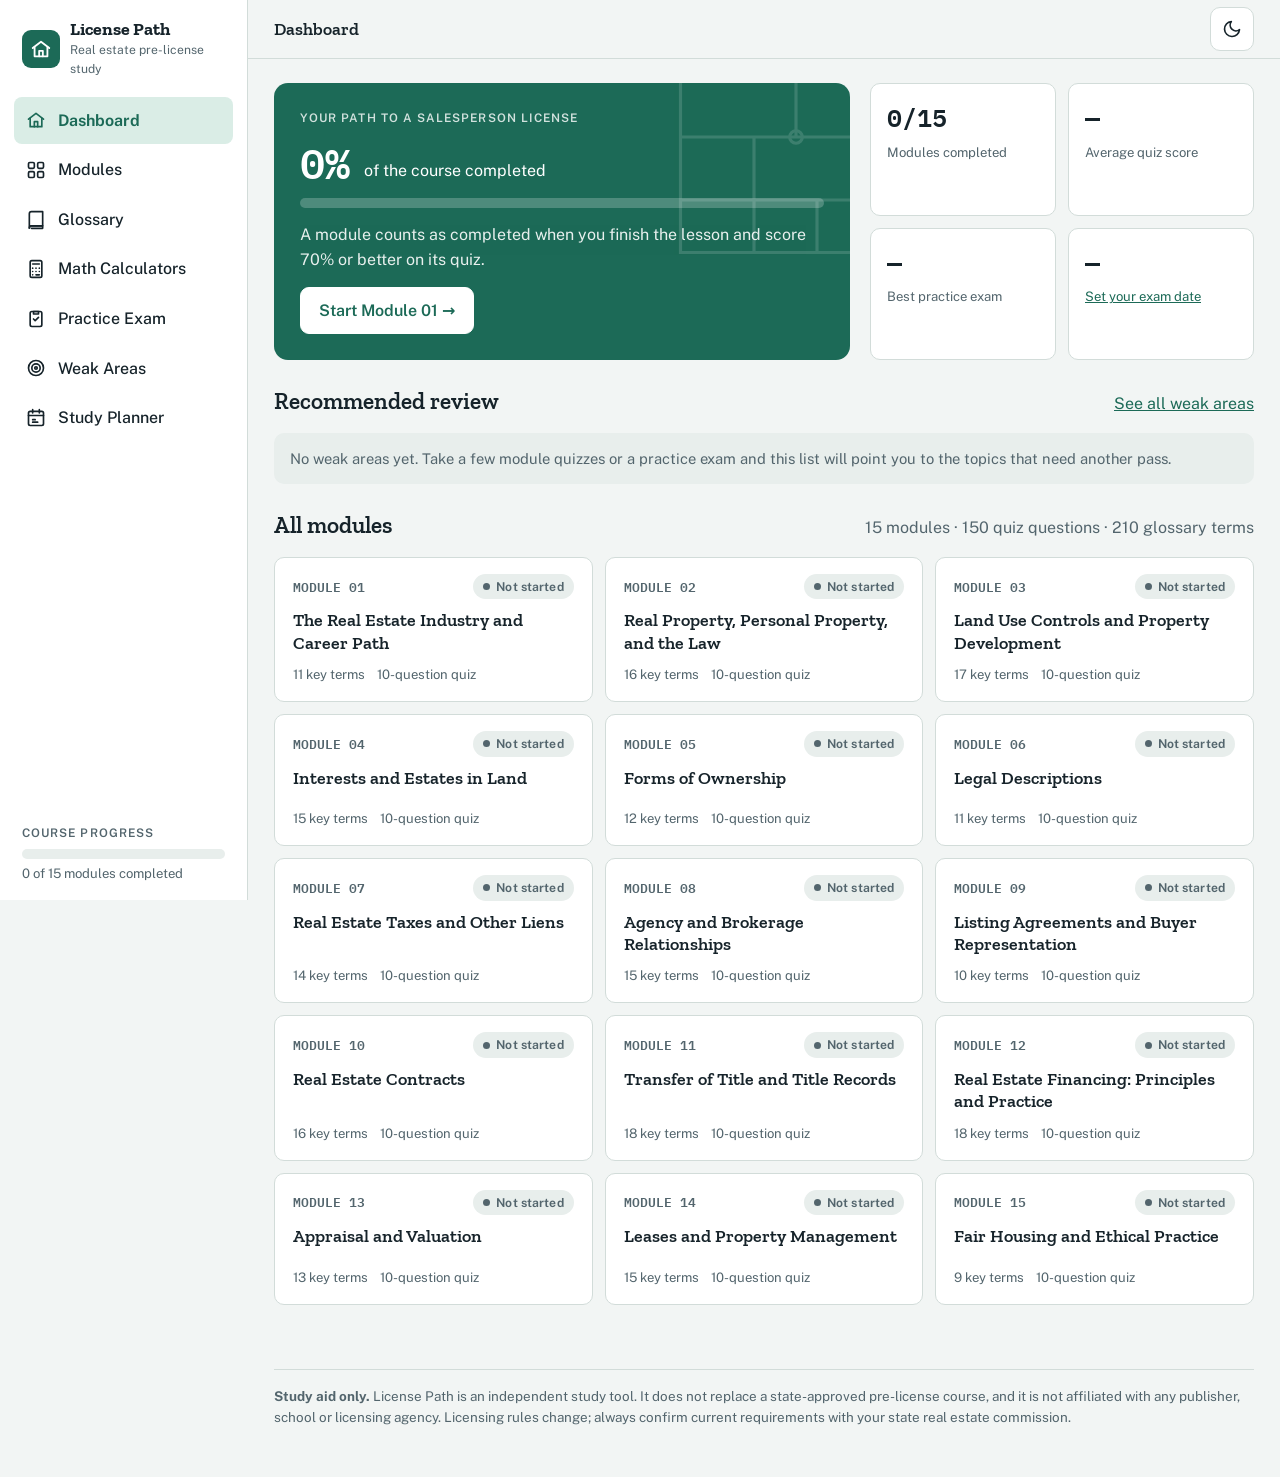
==== commit a9a04b9c: "Add modules 11-15: title, financing, appraisal, leasing, fair housing Co-Authored-By: Claude Opus 5." ====
--- a/index.html
+++ b/index.html
@@ -1319,6 +1319,513 @@
     ["In a land contract, who holds legal title until the buyer pays as agreed?", ["The buyer", "The seller", "The lender", "The escrow agent"], 1, "In a [[land contract]], the seller (vendor) keeps legal title and the buyer (vendee) holds equitable title."],
     ["A court orders a seller who refused to close to complete the sale. This remedy is:", ["Rescission", "Liquidated damages", "Specific performance", "Novation"], 2, "[[Specific performance]] forces a party to perform; it is available because real estate is unique."],
     ["A contract states the seller may keep the earnest money if the buyer defaults. The earnest money serves as:", ["Compensatory damages", "Liquidated damages", "Consideration", "A contingency"], 1, "An amount agreed in advance as the remedy for breach is [[liquidated damages]]."]
+  ]
+});
+
+/* Modules 11-15. Original study text. [[Term]] or [[Glossary Term|text shown]] creates a glossary popup link. */
+M({
+  id: 11,
+  title: "Transfer of Title and Title Records",
+  summary: "How ownership passes by deed, by will, by inheritance and by law, how the public records protect owners, and how buyers prove they are getting good title.",
+  objectives: [
+    "List the requirements for a valid deed and when title actually transfers.",
+    "Compare general warranty, special warranty, bargain and sale, and quitclaim deeds.",
+    "Explain involuntary alienation, including adverse possession.",
+    "Describe how property passes by will and by intestate succession.",
+    "Explain recording, constructive notice, chain of title and title insurance."
+  ],
+  sections: [
+    ["Voluntary alienation and the deed", `<p>[[Alienation]] means transferring title. Voluntary alienation happens by gift or sale using a [[deed]], the written document that conveys real property. The owner transferring title is the [[grantor]]; the person receiving it is the [[grantee]].</p>
+<p>A valid deed requires:</p>
+<ul>
+<li>A grantor who is legally competent.</li>
+<li>A grantee who is identified with reasonable certainty (a grantee does not need to be competent; a child can receive a gift of land).</li>
+<li>A <strong>granting clause</strong> with words of conveyance, such as “grants and conveys.”</li>
+<li>A recital of consideration (even nominal, such as “$10 and other good and valuable consideration”).</li>
+<li>An accurate legal description.</li>
+<li>The grantor's signature.</li>
+<li><strong>Delivery and acceptance</strong>. Title passes when the deed is delivered to and accepted by the grantee, not when it is signed or recorded.</li>
+</ul>
+<p>A <strong>habendum clause</strong> (“to have and to hold”) describes the estate granted, and any exceptions or reservations (such as an easement the seller keeps) are listed. [[Acknowledgment]], a formal declaration before a notary that the signature is voluntary, is not needed for validity, but is required to record the deed. Georgia deeds also require witnesses for recording: an unofficial witness and an official witness such as a notary.</p>`],
+    ["Types of deeds", `<div class="tbl-wrap"><table>
+<tr><th>Deed</th><th>What the grantor promises</th></tr>
+<tr><td>[[General warranty deed]]</td><td>The most protection. The grantor warrants title against defects arising at any time, including before they owned it. Its covenants include seisin (the grantor owns it and can convey it), against encumbrances, quiet enjoyment, further assurance, and warranty forever.</td></tr>
+<tr><td>[[Special warranty deed]] (limited warranty)</td><td>Warrants only against defects that arose while the grantor owned the property. Very common in Georgia.</td></tr>
+<tr><td>Bargain and sale deed</td><td>Implies the grantor holds title but makes no warranties against encumbrances.</td></tr>
+<tr><td>[[Quitclaim deed]]</td><td>No warranties at all. Conveys whatever interest the grantor has, if any. Used to clear a <strong>cloud on title</strong> or transfer between family members or ex-spouses.</td></tr>
+</table></div>
+<p>Other deeds are named for who signs them: a <strong>trustee's deed</strong>, an <strong>executor's deed</strong>, a <strong>sheriff's deed</strong> after a court-ordered sale, and a <strong>deed of reconveyance</strong> that releases a deed of trust after a loan is paid.</p>
+<p>Many states charge a <strong>transfer tax</strong> when a deed is recorded. Georgia's real estate transfer tax is $1 per $1,000 of value (0.1%) and is customarily paid by the seller, though the parties may agree otherwise.</p>`],
+    ["Involuntary alienation", `<p>Title can pass without the owner's consent:</p>
+<ul>
+<li><strong>Descent</strong> when an owner dies without a will.</li>
+<li><strong>Escheat</strong> when there are no heirs.</li>
+<li><strong>Eminent domain</strong> (condemnation) for public use.</li>
+<li><strong>Foreclosure</strong> or a court-ordered sale to satisfy a debt.</li>
+<li><strong>Natural forces</strong> such as erosion and avulsion.</li>
+<li>[[Adverse possession]]: a person who openly, notoriously, continuously, exclusively and hostilely (without permission) occupies another's land for the statutory period can claim title. In Georgia the period is generally 20 years, or 7 years if the possessor holds a written document that appears to give title (“color of title”). Consecutive possessors may sometimes add their time together, which is called <strong>tacking</strong>.</li>
+</ul>`],
+    ["Conveyance of a decedent's property", `<p>A person who dies with a valid will dies <strong>testate</strong>. The will maker is the <strong>testator</strong>. A gift of real property by will is a [[devise]] and the recipient is a <strong>devisee</strong>; a gift of personal property is a bequest or legacy. A <strong>codicil</strong> is an amendment to a will. A will takes effect only at death.</p>
+<p>A person who dies without a valid will dies [[intestate]]. State <strong>statutes of descent and distribution</strong> decide who inherits, usually spouse and children first, then parents, siblings and more distant relatives. Heirs receive property by descent.</p>
+<p>[[Probate]] is the court process that confirms a will's validity, pays the estate's debts and distributes property. An <strong>executor</strong> (named in a will) or <strong>administrator</strong> (appointed by the court when there is no will) manages the estate. A licensee listing estate property must confirm who has authority to sign.</p>`],
+    ["Public records and notice", `<p>[[Recording]] means filing a deed, mortgage or other document in the public records of the county where the land is located. Recording does not make a deed valid; it protects the grantee by giving notice to the world.</p>
+<ul>
+<li>[[Constructive notice]] is notice the law presumes everyone has because the information is in the public records or is visible by inspecting the property. A buyer is bound by a recorded easement even if they never looked.</li>
+<li><strong>Actual notice</strong> is what a person actually knows or has been told.</li>
+</ul>
+<p>Generally, a buyer who records first and buys in good faith has priority over an earlier unrecorded deed. Possession of the property also gives notice, so buyers should always inspect for tenants or other occupants.</p>`],
+    ["Proof of ownership", `<p>The [[chain of title]] is the history of conveyances from owner to owner. A <strong>title search</strong> examines the public records to trace that chain and find liens, easements and other encumbrances. A gap in the chain or an unreleased lien is a [[cloud on title]], which may be cleared with a quitclaim deed or a court action called a <strong>suit to quiet title</strong>.</p>
+<p>Evidence of title can take several forms:</p>
+<ul>
+<li>An <strong>abstract of title</strong>, a summary of every recorded document, with an attorney's opinion on it.</li>
+<li>An attorney's <strong>certificate or opinion of title</strong>. In Georgia, closings are conducted by attorneys, who typically certify title.</li>
+<li>[[Title insurance]], the most common form today. It protects against covered defects that existed before the policy date but were not discovered, such as forged deeds or missing heirs. It is paid once, at closing.</li>
+</ul>
+<p>An <strong>owner's policy</strong> protects the buyer for as long as they or their heirs own the property and is based on the purchase price. A <strong>lender's policy</strong> (mortgagee's policy) protects the lender up to the loan balance. Standard coverage protects against defects in the records; extended coverage adds risks that only an inspection or survey would reveal, such as unrecorded easements.</p>
+<p>[[Marketable title]] is title free of significant defects that a reasonable buyer would accept. Most sales contracts require the seller to deliver it.</p>`]
+  ],
+  terms: [
+    ["Alienation", "The transfer of title to property, either voluntarily or involuntarily."],
+    ["Deed", "A written document that conveys title to real property."],
+    ["Grantor", "The person who conveys title in a deed."],
+    ["Grantee", "The person who receives title in a deed."],
+    ["Acknowledgment", "A formal declaration before a notary that a signature is genuine and voluntary; needed to record a deed."],
+    ["General warranty deed", "A deed with the broadest warranties, covering title defects from any time."],
+    ["Special warranty deed", "A deed warranting only against defects that arose during the grantor's ownership; also called a limited warranty deed."],
+    ["Quitclaim deed", "A deed with no warranties that conveys whatever interest the grantor has."],
+    ["Adverse possession", "Gaining title by open, continuous, exclusive and hostile possession for the statutory period."],
+    ["Devise", "A gift of real property by will."],
+    ["Intestate", "Dying without a valid will; property passes under state law."],
+    ["Probate", "The court process that validates a will and settles an estate."],
+    ["Recording", "Filing a document in the public records to give constructive notice."],
+    ["Constructive notice", "Notice the law presumes everyone has from public records or inspection of the property."],
+    ["Chain of title", "The record of successive owners of a property."],
+    ["Cloud on title", "A claim or defect that impairs title, such as an unreleased lien."],
+    ["Title insurance", "A policy protecting against loss from covered title defects that existed before the policy date."],
+    ["Marketable title", "Title free of significant defects that a reasonable buyer would accept."]
+  ],
+  scenarios: [
+    ["The unsigned grandson", "Edna signs a deed giving her farm to her grandson and locks it in her desk, planning to give it to him later. She dies before handing it over. The deed was never delivered, so title never passed. The farm passes under her will (or by intestate succession if there is none). Signing alone does not transfer title; delivery and acceptance do."]
+  ],
+  traps: [
+    "Title passes on <strong>delivery and acceptance</strong> of the deed, not on signing or recording.",
+    "The grantor must sign the deed. The grantee generally does not have to sign.",
+    "Recording is not required for a deed to be valid between the parties; it protects against later claims.",
+    "A quitclaim deed carries no warranties at all, but it does transfer whatever interest the grantor holds.",
+    "Title insurance covers defects that existed <em>before</em> the policy date, not problems that arise afterward."
+  ],
+  quiz: [
+    ["Title to real property passes when the deed is:", ["Signed by the grantor", "Recorded", "Delivered and accepted", "Notarized"], 2, "Delivery and acceptance transfer title. Recording only gives public notice."],
+    ["Which deed gives the grantee the greatest protection?", ["Quitclaim deed", "Special warranty deed", "General warranty deed", "Bargain and sale deed"], 2, "A [[general warranty deed]] warrants title against defects from any period."],
+    ["Which deed is often used to remove a cloud on title?", ["General warranty deed", "Quitclaim deed", "Sheriff's deed", "Trustee's deed"], 1, "A [[quitclaim deed]] releases whatever interest a person may have, clearing the cloud."],
+    ["Who must sign a deed?", ["The grantee", "The grantor", "Both grantor and grantee", "The broker"], 1, "The [[grantor]] signs; the grantee need not."],
+    ["A deed must be acknowledged in order to be:", ["Valid", "Delivered", "Recorded", "Accepted"], 2, "[[Acknowledgment]] is needed for recording, not for validity between the parties."],
+    ["A person who dies without a valid will dies:", ["Testate", "Intestate", "In severalty", "By devise"], 1, "Dying [[intestate]] means property passes under state descent and distribution laws."],
+    ["A gift of real property by will is a:", ["Bequest", "Legacy", "Devise", "Codicil"], 2, "A [[devise]] is a gift of real estate by will; bequests and legacies are personal property."],
+    ["Recorded documents give the public:", ["Actual notice", "Constructive notice", "No notice", "Implied notice only for tenants"], 1, "Recording provides [[constructive notice]] to everyone."],
+    ["A history of all recorded owners of a property is the:", ["Abstract of title", "Chain of title", "Plat", "Torrens certificate"], 1, "The [[chain of title]] traces ownership from owner to owner."],
+    ["Gaining title by open, continuous and hostile possession for the statutory period is:", ["Escheat", "Adverse possession", "Eminent domain", "Accretion"], 1, "[[Adverse possession]] can transfer title; in Georgia the usual period is 20 years, or 7 with color of title."]
+  ]
+});
+
+M({
+  id: 12,
+  title: "Real Estate Financing: Principles and Practice",
+  summary: "How mortgage loans work: notes and security instruments, loan terms and clauses, conventional and government loans, the secondary market, foreclosure, and federal consumer protection laws.",
+  objectives: [
+    "Explain the roles of the promissory note and the security instrument, including Georgia's security deed.",
+    "Calculate points and describe amortized, adjustable-rate and balloon loans.",
+    "Compare conventional, FHA, VA and USDA loans.",
+    "Describe the primary and secondary mortgage markets and the Federal Reserve's role.",
+    "Explain foreclosure and the main consumer protection laws (TILA/TRID, RESPA, ECOA)."
+  ],
+  sections: [
+    ["The note and the security instrument", `<p>Every mortgage loan involves two documents:</p>
+<ul>
+<li>The [[promissory note]] is the borrower's personal promise to repay the debt. It states the amount, interest rate, payment schedule and term. It is the evidence of the debt.</li>
+<li>The <strong>security instrument</strong> pledges the property as collateral. If the borrower defaults, the lender can sell the property. Pledging property without giving up possession is called <strong>hypothecation</strong>.</li>
+</ul>
+<p>The security instrument takes different forms by state:</p>
+<ul>
+<li>A [[mortgage]]: the borrower is the <strong>mortgagor</strong> and the lender is the <strong>mortgagee</strong>. (Remember: the lender receives the mortgage, the borrower gives it.)</li>
+<li>A <strong>deed of trust</strong>: the borrower (trustor) conveys title to a neutral third party (trustee) for the benefit of the lender (beneficiary).</li>
+<li>Georgia uses a [[security deed]] (deed to secure debt). The borrower conveys title to the lender as security, with a power of sale. When the loan is paid off, the lender cancels the security deed.</li>
+</ul>
+<p><strong>Lien theory</strong> states treat the mortgage as a lien while the borrower keeps title. <strong>Title theory</strong> states, including Georgia, treat the lender as holding title until the debt is repaid.</p>`],
+    ["Interest, points and payment plans", `<ul>
+<li><strong>Interest</strong> is the cost of borrowing. Charging more than the legal maximum is <strong>usury</strong>.</li>
+<li>One [[discount point]] equals <strong>1% of the loan amount</strong>, not the price. Points are prepaid interest that buy a lower rate. On a $200,000 loan, 2 points = $4,000.</li>
+<li>The [[annual percentage rate]] (APR) shows the total yearly cost of credit, including interest, points and certain fees. It is usually higher than the note rate.</li>
+<li>An [[amortized loan]] has level payments that cover interest and principal so the loan is fully paid at the end of the term. Early payments are mostly interest.</li>
+<li>An [[adjustable-rate mortgage]] (ARM) rate equals an <strong>index</strong> (which moves with the market) plus a <strong>margin</strong> (the lender's fixed markup). <strong>Caps</strong> limit how much the rate can change per adjustment and over the loan's life.</li>
+<li>A <strong>balloon</strong> loan has small payments and a large lump-sum payment at the end. An interest-only loan pays no principal for a period.</li>
+<li>A <strong>reverse mortgage</strong> lets homeowners 62 or older borrow against their equity without monthly payments; the loan is repaid when they sell, move out or die.</li>
+</ul>`],
+    ["Important loan clauses", `<ul>
+<li>[[Acceleration clause]]: lets the lender declare the entire balance due immediately if the borrower defaults.</li>
+<li>[[Alienation clause]] (due-on-sale clause): requires the loan to be paid off if the property is sold, preventing a buyer from simply taking over the loan.</li>
+<li><strong>Defeasance clause</strong>: requires the lender to release the lien when the loan is paid in full.</li>
+<li><strong>Prepayment penalty</strong>: a fee for paying the loan off early. Restricted on many residential loans today.</li>
+</ul>
+<p>A buyer who <strong>assumes</strong> a loan becomes personally liable for it; the original borrower stays liable unless the lender grants a <strong>release</strong> (novation). A buyer who takes title <strong>subject to</strong> the existing loan is not personally liable, but the property can still be lost to foreclosure.</p>`],
+    ["Types of loans", `<div class="tbl-wrap"><table>
+<tr><th>Loan</th><th>Key facts</th></tr>
+<tr><td>[[Conventional loan]]</td><td>Not insured or guaranteed by the government. Loans meeting Fannie Mae and Freddie Mac standards are “conforming.” Down payments can be as low as 3%, but private mortgage insurance (PMI) is required above 80% LTV. PMI can be canceled at the borrower's request at 80% LTV and ends automatically at 78% under the Homeowners Protection Act.</td></tr>
+<tr><td>[[FHA loan]]</td><td>Insured by the Federal Housing Administration (part of HUD). Minimum down payment 3.5% for qualified borrowers. Requires mortgage insurance premiums (upfront and monthly). The property must meet FHA standards and loan limits apply.</td></tr>
+<tr><td>[[VA loan]]</td><td>Guaranteed by the Department of Veterans Affairs for eligible veterans, service members and some surviving spouses. No down payment is required in many cases and no monthly mortgage insurance. A funding fee usually applies. The veteran needs a Certificate of Eligibility.</td></tr>
+<tr><td>USDA loan</td><td>Backed by the U.S. Department of Agriculture for eligible rural and suburban buyers with income limits; often no down payment.</td></tr>
+</table></div>
+<p>Other financing tools: a <strong>purchase-money mortgage</strong> (seller financing); a <strong>blanket mortgage</strong> covering several parcels, often with a partial release clause; a <strong>package mortgage</strong> that includes personal property like appliances; an <strong>open-end mortgage</strong> that lets the borrower draw more later; a <strong>construction loan</strong> paid out in draws; a <strong>wraparound loan</strong> that wraps a new loan around an existing one; a <strong>sale-leaseback</strong>; and a <strong>home equity loan or line of credit</strong>.</p>`],
+    ["The mortgage market and underwriting", `<p>The <strong>primary mortgage market</strong> is where borrowers get loans: banks, credit unions and mortgage companies. The [[secondary mortgage market]] buys those loans from lenders so lenders get cash to make new loans. Its main players:</p>
+<ul>
+<li><strong>Fannie Mae</strong> (Federal National Mortgage Association) and <strong>Freddie Mac</strong> (Federal Home Loan Mortgage Corporation) buy conventional loans and package them into securities.</li>
+<li><strong>Ginnie Mae</strong> (Government National Mortgage Association) guarantees securities backed by FHA and VA loans.</li>
+</ul>
+<p>The <strong>Federal Reserve</strong> influences interest rates and the money supply through monetary policy, such as setting the discount rate and federal funds target and buying or selling government securities.</p>
+<p>Lenders <strong>underwrite</strong> a loan by evaluating the borrower's credit, income and assets and the property's value. A common measure is the [[debt-to-income ratio]]: monthly housing expense divided by gross monthly income (front-end), and total monthly debts divided by gross monthly income (back-end). The [[loan-to-value ratio]] compares the loan to the lower of the price or appraised value.</p>`],
+    ["Default and foreclosure", `<p>[[Foreclosure]] is the legal process of selling a property to pay a defaulted loan.</p>
+<ul>
+<li><strong>Judicial foreclosure</strong> is handled through a court lawsuit.</li>
+<li><strong>Nonjudicial foreclosure</strong> uses a power-of-sale clause and does not require a lawsuit. <strong>Georgia uses nonjudicial foreclosure.</strong> The sale is advertised once a week for four weeks in the county legal newspaper, the borrower must receive written notice at least 30 days before the sale, and sales are held on the first Tuesday of the month at the county courthouse.</li>
+</ul>
+<p>Before a sale, borrowers usually have an <strong>equitable right of redemption</strong>: they can stop the foreclosure by paying the full debt and costs. Some states also give a <strong>statutory right of redemption</strong> after the sale; Georgia generally does not for mortgage foreclosures.</p>
+<p>Alternatives include a <strong>deed in lieu of foreclosure</strong> (the borrower voluntarily deeds the property to the lender) and a [[short sale]] (the lender agrees to accept less than what is owed). If the sale brings less than the debt, the lender may seek a <strong>deficiency judgment</strong> where state law allows. In Georgia, a lender must have the foreclosure sale confirmed by a court to pursue a deficiency.</p>`],
+    ["Consumer protection laws", `<ul>
+<li>The <strong>Truth in Lending Act</strong> (TILA, implemented by Regulation Z) requires disclosure of credit costs, including the APR. In advertising, a <strong>trigger term</strong> (such as the down payment, number of payments, payment amount or finance charge) requires full disclosure of terms. TILA gives a three-day right of rescission on some refinances of a primary home, but not on a purchase loan.</li>
+<li>The TILA-RESPA Integrated Disclosure rule ([[TRID]]) requires a <strong>Loan Estimate</strong> within 3 business days of a loan application and a <strong>Closing Disclosure</strong> at least 3 business days before closing.</li>
+<li>The <strong>Equal Credit Opportunity Act</strong> (ECOA) bans credit discrimination based on race, color, religion, national origin, sex, marital status, age (if old enough to contract) or receipt of public assistance.</li>
+<li>The <strong>Real Estate Settlement Procedures Act</strong> (RESPA) bans kickbacks and unearned referral fees and limits escrow account cushions (covered in Module 17).</li>
+<li>The Dodd-Frank Act requires lenders to verify a borrower's <strong>ability to repay</strong> and created the Consumer Financial Protection Bureau (CFPB).</li>
+</ul>`]
+  ],
+  terms: [
+    ["Promissory note", "The borrower's written promise to repay a debt; the evidence of the debt."],
+    ["Mortgage", "A security instrument pledging property as collateral; the borrower is the mortgagor and the lender is the mortgagee."],
+    ["Security deed", "Georgia's security instrument (deed to secure debt), conveying title to the lender as security with a power of sale."],
+    ["Discount point", "A fee equal to 1% of the loan amount, paid to lower the interest rate."],
+    ["Annual percentage rate", "The yearly cost of credit including interest and certain fees, expressed as a percentage."],
+    ["Amortized loan", "A loan repaid with level payments of principal and interest over its term."],
+    ["Adjustable-rate mortgage", "A loan whose rate changes based on an index plus a margin, subject to caps."],
+    ["Acceleration clause", "A clause allowing the lender to demand the full balance upon default."],
+    ["Alienation clause", "A due-on-sale clause requiring the loan to be paid when the property is sold."],
+    ["Conventional loan", "A loan not insured or guaranteed by a government agency."],
+    ["FHA loan", "A loan insured by the Federal Housing Administration, with low down payment requirements."],
+    ["VA loan", "A loan guaranteed by the Department of Veterans Affairs for eligible veterans and service members."],
+    ["Secondary mortgage market", "The market where existing loans are bought and sold, including Fannie Mae, Freddie Mac and Ginnie Mae."],
+    ["Debt-to-income ratio", "A borrower's monthly debt payments divided by gross monthly income."],
+    ["Loan-to-value ratio", "The loan amount divided by the lesser of the sale price or appraised value."],
+    ["Foreclosure", "The legal process of selling property to satisfy a defaulted debt."],
+    ["Short sale", "A sale in which the lender agrees to accept less than the loan balance."],
+    ["TRID", "The TILA-RESPA Integrated Disclosure rule requiring the Loan Estimate and Closing Disclosure."]
+  ],
+  scenarios: [
+    ["Comparing two loan offers", "Priya is borrowing $320,000. Lender A offers 6.75% with no points. Lender B offers 6.25% with 2 points. Two points cost 2% × $320,000 = $6,400 at closing. The lower rate saves about $105 a month in principal and interest, so Priya would recover the points in about 61 months (5 years). If she expects to sell or refinance sooner, Lender A is likely the better deal. A licensee should not give financial advice beyond their expertise, but can help a client understand how points work and encourage them to compare Loan Estimates."]
+  ],
+  traps: [
+    "Points are based on the <strong>loan amount</strong>, never the sale price.",
+    "The borrower is the mortgagor (gives the mortgage); the lender is the mortgagee (receives it).",
+    "Fannie Mae and Freddie Mac <em>buy</em> loans; FHA <em>insures</em> loans; VA <em>guarantees</em> loans. None of them make loans directly to most borrowers.",
+    "The TILA right of rescission does not apply to a loan used to buy a home.",
+    "Georgia is a title-theory state that uses security deeds and nonjudicial foreclosure."
+  ],
+  quiz: [
+    ["Which document is the evidence of the debt?", ["Security deed", "Promissory note", "Deed of trust", "Mortgage"], 1, "The [[promissory note]] is the promise to pay; the security instrument pledges the property."],
+    ["In a mortgage, the borrower is the:", ["Mortgagee", "Mortgagor", "Beneficiary", "Trustee"], 1, "The borrower gives the mortgage and is the mortgagor."],
+    ["Georgia's standard security instrument is the:", ["Mortgage", "Deed of trust", "Security deed (deed to secure debt)", "Land contract"], 2, "Georgia uses a [[security deed]] that conveys title to the lender as security."],
+    ["A lender charges 2 points on a $250,000 loan for a $300,000 home. The points cost:", ["$6,000", "$5,000", "$600", "$500"], 1, "Points use the loan amount: 2% × $250,000 = $5,000."],
+    ["The clause that lets a lender demand the full balance if the borrower defaults is the:", ["Defeasance clause", "Alienation clause", "Acceleration clause", "Prepayment clause"], 2, "The [[acceleration clause]] makes the whole debt due on default."],
+    ["The rate on an adjustable-rate mortgage is calculated as:", ["Index plus margin", "Margin minus index", "Prime rate only", "APR plus points"], 0, "An ARM rate equals the index plus the lender's margin, limited by caps."],
+    ["Which loan is guaranteed (not insured) by a federal agency and may require no down payment?", ["FHA", "VA", "Conventional", "Conforming"], 1, "[[VA loan|VA loans]] are guaranteed by the Department of Veterans Affairs."],
+    ["Fannie Mae and Freddie Mac operate mainly in the:", ["Primary mortgage market", "Secondary mortgage market", "Commercial paper market", "Stock market only"], 1, "They buy loans from lenders in the [[secondary mortgage market]]."],
+    ["Under TRID, the Closing Disclosure must be received at least how long before closing?", ["1 business day", "3 business days", "7 days", "30 days"], 1, "The Closing Disclosure must be received at least 3 business days before consummation."],
+    ["Georgia mortgage foreclosures are generally:", ["Judicial, held any weekday", "Nonjudicial, with sales on the first Tuesday of the month", "Strict foreclosure with no sale", "Handled only by HUD"], 1, "Georgia uses nonjudicial power-of-sale foreclosure, with sales on the first Tuesday of the month."]
+  ]
+});
+
+M({
+  id: 13,
+  title: "Appraisal and Valuation",
+  summary: "What value is, the economic principles behind it, and the three approaches appraisers use: sales comparison, cost and income.",
+  objectives: [
+    "Distinguish an appraisal from a comparative market analysis, and value from price and cost.",
+    "List the four characteristics of value and key valuation principles.",
+    "Make sales comparison adjustments in the correct direction.",
+    "Apply the cost approach, including the three types of depreciation.",
+    "Apply the income approach using NOI, cap rates and gross rent multipliers."
+  ],
+  sections: [
+    ["What an appraisal is", `<p>An [[appraisal]] is an unbiased, supported opinion of value for a specific property as of a specific date. Appraisals for most federally related loans must be done by a state-licensed or certified appraiser following the <strong>Uniform Standards of Professional Appraisal Practice</strong> (USPAP). The appraiser's fee cannot depend on the value reached.</p>
+<p>A licensee may prepare a comparative market analysis or a broker price opinion to help a client, but must not represent it as an appraisal.</p>`],
+    ["Value, price and cost", `<p>[[Market value]] is the most probable price a property would bring in a competitive, open market, with a willing buyer and seller who are both informed, neither under pressure, and a reasonable time on the market. <strong>Market price</strong> is what a property actually sold for. <strong>Cost</strong> is what it would take to build. The three can be very different.</p>
+<p>For anything to have value, it needs four characteristics, remembered as <strong>DUST</strong>: <strong>D</strong>emand (with buying power), <strong>U</strong>tility (usefulness), <strong>S</strong>carcity and <strong>T</strong>ransferability.</p>`],
+    ["Principles of value", `<ul>
+<li>[[Highest and best use]]: the legally permitted, physically possible, financially feasible use that produces the highest value. It is the starting point for every appraisal.</li>
+<li>[[Substitution]]: a buyer will not pay more for a property than the cost of an equally desirable substitute. This is the basis of the sales comparison approach.</li>
+<li><strong>Conformity</strong>: value is maximized when a property is similar to its neighbors.</li>
+<li><strong>Regression</strong>: the best house in a lower-priced neighborhood is pulled down in value. <strong>Progression</strong>: a modest house in a better neighborhood is pulled up.</li>
+<li>[[Contribution]]: an improvement is worth only what it adds to market value, not what it cost. A $60,000 pool may add $20,000.</li>
+<li><strong>Anticipation</strong>: value is the present worth of expected future benefits. This underlies the income approach.</li>
+<li><strong>Change</strong>: neighborhoods go through growth, stability, decline and revitalization.</li>
+<li><strong>Plottage</strong>: combining adjacent parcels (assemblage) can create value greater than the parts.</li>
+</ul>`],
+    ["Sales comparison approach", `<p>The [[sales comparison approach]] (market data approach) estimates value from recent sales of similar properties, called <strong>comparables</strong> or comps. It is the most reliable approach for homes and vacant land.</p>
+<p>The appraiser adjusts each comp's sale price to make it like the <strong>subject</strong> property. The golden rule: <strong>always adjust the comparable, never the subject.</strong></p>
+<ul>
+<li>If the comp is <strong>better</strong> than the subject, <strong>subtract</strong> the value of the difference from the comp's price (CBS: Comp Better, Subtract).</li>
+<li>If the comp is <strong>worse</strong>, <strong>add</strong> (CPA: Comp Poorer, Add).</li>
+</ul>
+<p><strong>Example:</strong> A comp sold for $310,000 and has a garage worth $15,000; the subject has no garage. Adjusted comp price: $310,000 − $15,000 = $295,000.</p>`],
+    ["Cost approach", `<p>The [[cost approach]] is best for new buildings and special-purpose properties (schools, churches) that rarely sell. The formula:</p>
+<p><strong>Value = Cost new of the building − Depreciation + Land value</strong></p>
+<p>Cost new may be <strong>reproduction cost</strong> (an exact replica with the same materials) or <strong>replacement cost</strong> (a building with the same function using modern materials). Land is valued separately by sales comparison because land does not depreciate.</p>
+<p>Appraisal [[depreciation]] is any loss in value, from three sources:</p>
+<ul>
+<li><strong>Physical deterioration</strong>: wear and tear, such as a worn roof. Curable if fixing it is economically worthwhile.</li>
+<li>[[Functional obsolescence]]: outdated design or features inside the property, such as one bathroom in a five-bedroom house. May be curable or incurable.</li>
+<li>[[External obsolescence]]: loss caused by factors outside the property, such as a new landfill or highway noise. It is always <strong>incurable</strong> because the owner cannot fix it.</li>
+</ul>
+<p>The simplest depreciation method is <strong>straight-line</strong> (age-life): cost ÷ economic life = annual depreciation.</p>`],
+    ["Income approach", `<p>The [[income approach]] is used for income-producing property such as apartments and offices. It is based on the principle of anticipation.</p>
+<ol>
+<li>Estimate <strong>potential gross income</strong> (full rent at 100% occupancy).</li>
+<li>Subtract vacancy and collection losses to get <strong>effective gross income</strong>.</li>
+<li>Subtract operating expenses to get [[net operating income]] (NOI). Mortgage payments and depreciation are <em>not</em> operating expenses.</li>
+<li>Divide NOI by a [[capitalization rate]]: <strong>Value = NOI ÷ Cap rate</strong>.</li>
+</ol>
+<p>Remember <strong>IRV</strong>: Income = Rate × Value. A higher cap rate means a lower value (and higher risk).</p>
+<p>For single-family rentals, appraisers may use a [[gross rent multiplier]]: <strong>Value = Monthly rent × GRM</strong>. For commercial property, a gross income multiplier uses annual income.</p>`],
+    ["Reconciliation", `<p>After applying the relevant approaches, the appraiser <strong>reconciles</strong> them into one final value by giving the most weight to the approach that best fits the property type and the quality of the data. Reconciliation is not a simple average.</p>`]
+  ],
+  terms: [
+    ["Appraisal", "An unbiased, supported opinion of value of a specific property as of a specific date."],
+    ["Market value", "The most probable price a property would bring in an open, competitive market under normal conditions."],
+    ["Highest and best use", "The legal, possible, feasible use that produces the highest value."],
+    ["Substitution", "The principle that buyers will not pay more than the cost of an equally desirable substitute."],
+    ["Contribution", "The principle that an improvement is worth what it adds to value, not what it cost."],
+    ["Sales comparison approach", "Estimating value by adjusting the sale prices of similar properties."],
+    ["Cost approach", "Value = cost new of improvements minus depreciation, plus land value."],
+    ["Functional obsolescence", "Loss in value from outdated design or features within the property."],
+    ["External obsolescence", "Loss in value from factors outside the property; always incurable."],
+    ["Income approach", "Estimating value by capitalizing a property's net operating income."],
+    ["Net operating income", "Effective gross income minus operating expenses (excluding debt service)."],
+    ["Capitalization rate", "The rate of return used to convert NOI into value: Value = NOI ÷ Rate."],
+    ["Gross rent multiplier", "A factor that estimates value from monthly rent for single-family rentals."]
+  ],
+  scenarios: [
+    ["Adjusting a comparable", "The subject home has 3 bedrooms, 2 baths and no fireplace. A comp sold for $285,000 with 3 bedrooms, 2.5 baths and a fireplace. The market shows a half bath is worth $6,000 and a fireplace $3,000. The comp is better in both features, so subtract: $285,000 − $6,000 − $3,000 = $276,000 indicated value for the subject from this comp."]
+  ],
+  traps: [
+    "Adjust the comparable, never the subject. Comp better: subtract. Comp poorer: add.",
+    "External obsolescence is always incurable.",
+    "A higher cap rate produces a <em>lower</em> value from the same income.",
+    "Mortgage payments are not operating expenses when calculating NOI.",
+    "Land is not depreciated in the cost approach; it is valued separately and added back."
+  ],
+  quiz: [
+    ["The four characteristics of value are:", ["Demand, utility, scarcity and transferability", "Desire, use, size and title", "Demand, usury, supply and taxes", "Durability, utility, style and terrain"], 0, "Remember DUST: demand, utility, scarcity, transferability."],
+    ["The principle that a buyer will not pay more than the cost of an equally good alternative is:", ["Conformity", "Substitution", "Contribution", "Anticipation"], 1, "[[Substitution]] is the foundation of the sales comparison approach."],
+    ["A comparable is better than the subject because it has a pool worth $20,000. The appraiser should:", ["Add $20,000 to the subject", "Subtract $20,000 from the comparable", "Add $20,000 to the comparable", "Ignore the pool"], 1, "Comp better, subtract from the comp."],
+    ["The most expensive home in a neighborhood of much cheaper homes tends to lose value because of:", ["Progression", "Regression", "Plottage", "Contribution"], 1, "Regression pulls the best home toward the value of its lower-priced neighbors."],
+    ["Which approach is most appropriate for a public library?", ["Sales comparison", "Income", "Cost", "Gross rent multiplier"], 2, "Special-purpose properties rarely sell or produce income, so the [[cost approach]] fits best."],
+    ["A new highway increases noise near a home and lowers its value. This is:", ["Physical deterioration", "Functional obsolescence", "External obsolescence", "Curable depreciation"], 2, "[[External obsolescence]] comes from outside the property and is incurable."],
+    ["A property's NOI is $60,000 and the cap rate is 8%. Its value is:", ["$480,000", "$750,000", "$4,800", "$600,000"], 1, "Value = NOI ÷ Rate = $60,000 ÷ 0.08 = $750,000."],
+    ["Which is NOT deducted when calculating net operating income?", ["Property taxes", "Insurance", "Mortgage payments", "Maintenance"], 2, "Debt service (mortgage payments) is excluded from operating expenses."],
+    ["A rental home rents for $1,800 a month and the GRM is 150. Its estimated value is:", ["$270,000", "$216,000", "$180,000", "$12,000"], 0, "Value = monthly rent × [[gross rent multiplier|GRM]] = $1,800 × 150 = $270,000."],
+    ["Combining several approaches into a final value estimate is called:", ["Averaging", "Reconciliation", "Capitalization", "Assemblage"], 1, "Reconciliation weighs the approaches based on reliability; it is not a simple average."]
+  ]
+});
+
+M({
+  id: 14,
+  title: "Leases and Property Management",
+  summary: "The four leasehold estates, essential lease terms and lease types, landlord and tenant rights, evictions, and the work of a professional property manager.",
+  objectives: [
+    "Distinguish estates for years, periodic tenancies, tenancies at will and tenancies at sufferance.",
+    "Compare gross, net, percentage and ground leases.",
+    "Explain assignment versus subletting, security deposits and the ways a lease ends.",
+    "Describe actual and constructive eviction and tenant protections.",
+    "Explain a property manager's duties, the management agreement and risk management."
+  ],
+  sections: [
+    ["Leasehold estates", `<p>A [[lease]] is a contract that transfers the right of possession from the owner, the [[lessor]] (landlord), to the [[lessee]] (tenant), in exchange for rent. The landlord keeps a <strong>reversionary interest</strong>: possession returns when the lease ends.</p>
+<ul>
+<li>An [[estate for years]] lasts for a definite period with a set end date (even six months). It ends automatically; no notice is needed.</li>
+<li>A [[periodic tenancy]] (estate from period to period) renews automatically, such as month-to-month, until one party gives proper notice.</li>
+<li>A <strong>tenancy at will</strong> has no set term and lasts as long as both parties wish. It ends with notice or the death of either party. In Georgia, a landlord generally must give 60 days' notice and a tenant 30 days' notice to end a tenancy at will.</li>
+<li>A <strong>tenancy at sufferance</strong> arises when a tenant stays after the lease ends without permission (a holdover). If the landlord accepts rent, a periodic tenancy may be created.</li>
+</ul>`],
+    ["Lease requirements and terms", `<p>A valid lease needs competent parties, a description of the premises, a legal purpose, consideration (rent), and an agreement to the terms. Under the statute of frauds, leases longer than one year generally must be in writing. Typical terms cover rent and due dates, the term, use of the premises, maintenance responsibilities, the security deposit, and whether the tenant may assign or sublet.</p>
+<ul>
+<li>In an [[assignment]], the tenant transfers the <em>entire</em> remaining lease to a new tenant, who pays the landlord directly. The original tenant usually stays secondarily liable unless released.</li>
+<li>In a [[sublease]], the tenant transfers only part of the term or space and remains the new occupant's landlord. The original tenant stays primarily liable to the landlord. (This creates a “sandwich lease.”)</li>
+</ul>
+<p>A sale of the property does not end a lease. The new owner takes title subject to existing leases. The death of the landlord or tenant usually does not end an estate for years.</p>`],
+    ["Types of leases", `<ul>
+<li>[[Gross lease]]: the tenant pays a fixed rent and the landlord pays the property's taxes, insurance and maintenance. Typical for apartments.</li>
+<li>[[Net lease]]: the tenant pays rent plus some or all of the operating expenses. In a <strong>triple net</strong> (NNN) lease, the tenant pays taxes, insurance and maintenance. Common for commercial property.</li>
+<li>[[Percentage lease]]: the tenant pays base rent plus a percentage of gross sales above a set amount. Common in shopping centers. Example: $3,000 a month plus 5% of annual sales over $500,000.</li>
+<li><strong>Graduated lease</strong>: rent steps up at set intervals. <strong>Index lease</strong>: rent changes with an index such as the consumer price index.</li>
+<li><strong>Ground lease</strong>: a long-term lease of land only, on which the tenant builds. Often 50 to 99 years.</li>
+<li><strong>Lease purchase</strong> or <strong>lease option</strong>: rent now with a plan or option to buy later.</li>
+</ul>`],
+    ["Rights, deposits and evictions", `<p>Tenants have the right of <strong>quiet enjoyment</strong>: the landlord will not interfere with possession. Most states, including Georgia, require landlords to keep residential premises in repair and fit to live in.</p>
+<p>A [[security deposit]] protects the landlord against unpaid rent and damage beyond normal wear and tear. In Georgia, the landlord must return the deposit, or provide a written list of deductions, within 30 days after the tenant moves out, and landlords with more than 10 units (or who use a management company) must follow additional escrow and move-in inspection rules.</p>
+<p>Ending a lease: expiration of the term, mutual agreement (surrender), breach, destruction of the premises, or condemnation.</p>
+<ul>
+<li><strong>Actual eviction</strong> is the legal court process to remove a tenant who breaches the lease. In Georgia it is called a <strong>dispossessory proceeding</strong>. A landlord may never lock out a tenant, remove belongings or shut off utilities to force them out (“self-help” eviction).</li>
+<li>[[Constructive eviction]] happens when the landlord's failure to maintain the property (for example, no heat in winter) makes it unusable. The tenant may move out and stop paying rent, but must actually leave.</li>
+<li><strong>Retaliatory eviction</strong>, evicting a tenant for reporting code violations or joining a tenant group, is prohibited.</li>
+</ul>`],
+    ["The property manager", `<p>A [[property manager]] runs income property for an owner to protect the investment and maximize net income. In Georgia, managing property for others for a fee generally requires a real estate license and must be done through a brokerage.</p>
+<p>The [[management agreement]] creates a <strong>general agency</strong>: the manager handles a range of ongoing tasks. It should state the property, term, the manager's authority, reporting requirements, fees (often a percentage of collected rents), and who pays which expenses.</p>
+<p>Main duties:</p>
+<ul>
+<li><strong>Budgeting</strong>: an operating budget for the year and a capital reserve budget for major replacements like roofs.</li>
+<li><strong>Setting rents</strong> based on market surveys. High vacancy suggests rents are too high; no vacancy and a waiting list suggests they may be too low.</li>
+<li><strong>Marketing and tenant selection</strong>, using the same written criteria for every applicant to comply with fair housing law.</li>
+<li><strong>Collecting rent</strong> and keeping client funds in a trust account.</li>
+<li><strong>Maintenance</strong>: preventive (regular servicing to avoid problems), corrective (repairs), routine (cleaning, landscaping) and construction (tenant improvements and remodeling).</li>
+<li><strong>Records and reports</strong> to the owner.</li>
+</ul>
+<p>The Americans with Disabilities Act requires public accommodations, including leasing offices and commercial property, to remove barriers when readily achievable.</p>`],
+    ["Risk management and insurance", `<p>[[Risk management]] means deciding how to handle each risk. Remember <strong>ACRT</strong>: <strong>A</strong>void it (eliminate the activity), <strong>C</strong>ontrol it (reduce it with safety measures), <strong>R</strong>etain it (accept and budget for it), or <strong>T</strong>ransfer it (buy insurance).</p>
+<p>Common coverage: fire and hazard, flood (not covered by standard policies), general liability, workers' compensation, business interruption (lost rent), and contents coverage. A <strong>multiperil</strong> policy bundles several coverages. Tenants should carry their own renter's insurance for their belongings.</p>`]
+  ],
+  terms: [
+    ["Lease", "A contract transferring the right of possession from landlord to tenant in exchange for rent."],
+    ["Lessor", "The landlord, who grants a lease."],
+    ["Lessee", "The tenant, who receives a lease."],
+    ["Estate for years", "A leasehold with a definite beginning and end that terminates without notice."],
+    ["Periodic tenancy", "A leasehold that automatically renews for successive periods until proper notice is given."],
+    ["Assignment", "A tenant's transfer of the entire remaining lease interest to another."],
+    ["Sublease", "A tenant's transfer of part of the lease term or space while remaining liable to the landlord."],
+    ["Gross lease", "A lease where the tenant pays fixed rent and the landlord pays operating expenses."],
+    ["Net lease", "A lease where the tenant pays rent plus some or all property expenses."],
+    ["Percentage lease", "A lease with base rent plus a percentage of the tenant's gross sales."],
+    ["Security deposit", "Money held by a landlord to cover unpaid rent or damage beyond normal wear and tear."],
+    ["Constructive eviction", "A landlord's failure to maintain the premises that makes them unusable, allowing the tenant to leave."],
+    ["Property manager", "A licensee who manages property for an owner as a general agent."],
+    ["Management agreement", "The contract between an owner and property manager defining duties and compensation."],
+    ["Risk management", "Controlling risk by avoiding, controlling, retaining or transferring it."]
+  ],
+  scenarios: [
+    ["Percentage rent", "A bookstore leases mall space for $4,000 a month plus 4% of annual gross sales over $600,000. This year sales reach $850,000. The percentage rent is 4% × ($850,000 − $600,000) = $10,000. Total annual rent: ($4,000 × 12) + $10,000 = $58,000."],
+    ["The broken furnace", "In January a tenant's furnace fails. The tenant notifies the landlord in writing three times over two weeks, and nothing is fixed. The apartment is unlivable. The tenant may treat this as a constructive eviction, move out and stop paying rent. Staying in the unit and simply withholding rent does not qualify as constructive eviction."]
+  ],
+  traps: [
+    "An estate for years can be shorter than a year. The key is a definite end date.",
+    "In an assignment, the new tenant pays the landlord. In a sublease, the subtenant pays the original tenant.",
+    "Selling the property does not end a lease; the buyer takes it subject to the tenant's rights.",
+    "Constructive eviction requires the tenant to actually move out.",
+    "A management agreement creates a <em>general</em> agency, while a listing creates a <em>special</em> agency."
+  ],
+  quiz: [
+    ["A lease that runs from January 1 to June 30 of the same year is a(n):", ["Periodic tenancy", "Estate for years", "Tenancy at will", "Tenancy at sufferance"], 1, "Any lease with a definite end date is an [[estate for years]], even if shorter than a year."],
+    ["A month-to-month tenancy that continues until either party gives notice is a(n):", ["Estate for years", "Periodic tenancy", "Tenancy at sufferance", "Ground lease"], 1, "A [[periodic tenancy]] renews automatically until proper notice."],
+    ["A tenant stays after the lease expires without the landlord's consent. This is a:", ["Tenancy at will", "Tenancy at sufferance", "Periodic tenancy", "Sublease"], 1, "A holdover without permission creates a tenancy at sufferance."],
+    ["A tenant pays fixed rent while the landlord pays taxes, insurance and repairs. This is a:", ["Net lease", "Gross lease", "Percentage lease", "Ground lease"], 1, "In a [[gross lease]] the landlord pays the operating expenses."],
+    ["A tenant transfers the entire remaining term to a new tenant. This is a(n):", ["Sublease", "Assignment", "Novation", "Surrender"], 1, "An [[assignment]] transfers the whole remaining interest."],
+    ["A building is sold while a tenant has two years left on a lease. The lease:", ["Ends automatically", "Continues; the buyer takes title subject to it", "Becomes a tenancy at will", "Must be renegotiated"], 1, "A sale does not break a lease; the new owner is bound by it."],
+    ["A landlord ignores repeated requests to fix a broken heating system in winter, and the tenant moves out. This is:", ["Actual eviction", "Constructive eviction", "Retaliatory eviction", "Abandonment"], 1, "[[Constructive eviction]] occurs when the landlord's failure makes the premises unusable and the tenant leaves."],
+    ["In Georgia, a landlord must return a security deposit or provide a written list of deductions within:", ["10 days", "30 days", "60 days", "90 days"], 1, "Georgia requires return or an itemized statement within 30 days after the tenant vacates."],
+    ["Buying insurance to cover a risk is an example of:", ["Avoiding the risk", "Controlling the risk", "Retaining the risk", "Transferring the risk"], 3, "Insurance transfers the risk to the insurer."],
+    ["A management agreement creates what kind of agency?", ["Special agency", "General agency", "Universal agency", "Dual agency"], 1, "A property manager handles a range of ongoing duties, making them a general agent."]
+  ]
+});
+
+M({
+  id: 15,
+  title: "Fair Housing and Ethical Practice",
+  summary: "Federal and Georgia fair housing laws, the protected classes, prohibited practices, exemptions, disability rights, enforcement, and how to practice fairly every day.",
+  objectives: [
+    "Name the seven federally protected classes and the laws that created them.",
+    "Identify prohibited practices such as steering, blockbusting and redlining.",
+    "Explain the limited exemptions to the Fair Housing Act and when they are lost.",
+    "Describe reasonable accommodations, reasonable modifications and housing for older persons.",
+    "Explain how fair housing complaints are filed and enforced."
+  ],
+  sections: [
+    ["The laws and the protected classes", `<p>Equal opportunity in housing is required by several laws:</p>
+<ul>
+<li>The <strong>Civil Rights Act of 1866</strong> prohibits all racial discrimination in property transactions, with <strong>no exceptions</strong>.</li>
+<li>The [[Fair Housing Act]] (Title VIII of the Civil Rights Act of 1968) originally covered race, color, religion and national origin. Sex was added in 1974, and disability (called handicap in the statute) and [[familial status]] in 1988.</li>
+</ul>
+<p>The seven federal [[protected class|protected classes]] are: <strong>race, color, religion, national origin, sex, disability and familial status</strong>. Familial status means households with children under 18, pregnant women, and people securing custody of a child.</p>
+<p>The <strong>Georgia Fair Housing Act</strong> mirrors the federal protected classes and is enforced by the Georgia Commission on Equal Opportunity. Some cities and counties add local protections, such as sexual orientation, gender identity or source of income. Always follow the strictest law that applies.</p>`],
+    ["Prohibited practices", `<p>It is illegal to do any of the following based on a protected class:</p>
+<ul>
+<li>Refuse to sell, rent or negotiate, or otherwise make housing unavailable.</li>
+<li>Change the terms, prices or services offered.</li>
+<li>Make, print or publish discriminatory advertising, including statements like “perfect for singles” or “Christian community.”</li>
+<li>Falsely say a home is not available.</li>
+<li>[[Steering]]: directing buyers or renters toward or away from neighborhoods based on a protected class. Steering can be subtle, such as only showing a family homes “where they'll feel comfortable.”</li>
+<li>[[Blockbusting]] (panic peddling): urging owners to sell by suggesting that people of a protected class are moving into the area.</li>
+<li>[[Redlining]]: a lender refusing to make loans, or making loans on worse terms, in certain areas because of the racial or ethnic makeup of the neighborhood.</li>
+<li>Discriminate in brokerage services, such as MLS access, or in appraisals.</li>
+<li>Threaten, coerce or interfere with anyone exercising fair housing rights, or retaliate against someone who files a complaint.</li>
+</ul>`],
+    ["Exemptions", `<p>The Fair Housing Act has narrow exemptions. Even when one applies, the 1866 Act still bans racial discrimination, and <strong>no exemption allows discriminatory advertising</strong>.</p>
+<ul>
+<li><strong>Owner-occupied buildings with 2 to 4 units</strong> (sometimes called the “Mrs. Murphy” exemption), if the owner lives in one unit.</li>
+<li><strong>Single-family homes</strong> sold or rented by a private owner who owns no more than three such homes, <em>without</em> using a real estate licensee and without discriminatory advertising. (Limits apply if the owner was not the most recent occupant.)</li>
+<li><strong>Religious organizations</strong> may limit non-commercial housing they own to members of the same religion, as long as membership is not restricted by race, color or national origin.</li>
+<li><strong>Private clubs</strong> may limit lodging they own to members, for non-commercial purposes.</li>
+<li>[[Housing for older persons]] may exclude families with children if it is either (a) intended for and occupied solely by people 62 and older, or (b) at least 80% of occupied units have at least one person 55 or older and the community publishes and follows policies showing that intent.</li>
+</ul>
+<p>The moment a licensee is involved, the single-family and owner-occupied exemptions are lost. A licensee must never participate in discrimination, even if the owner would be exempt alone.</p>`],
+    ["Disability rights", `<p>Disability includes physical or mental impairments that substantially limit a major life activity, a record of such an impairment, or being regarded as having one. Current illegal drug use is not covered.</p>
+<ul>
+<li>A [[reasonable accommodation]] is a change in rules, policies or services, such as allowing an assistance animal in a no-pets building or assigning an accessible parking space. Landlords cannot charge a pet deposit for an assistance animal.</li>
+<li>A [[reasonable modification]] is a physical change to the unit, such as grab bars or a ramp. Tenants usually pay for modifications in private housing, and the landlord may require that the interior be restored at move-out where reasonable.</li>
+<li>Multifamily buildings of <strong>four or more units</strong> built for first occupancy after March 13, 1991, must meet accessibility design standards.</li>
+</ul>
+<p>The <strong>Americans with Disabilities Act</strong> (ADA) applies to public accommodations and commercial facilities, including real estate offices and leasing offices.</p>`],
+    ["Enforcement", `<p>Complaints may be filed with the U.S. Department of Housing and Urban Development (HUD) within <strong>one year</strong> of the discriminatory act. HUD investigates and attempts conciliation; the case may go to an administrative law judge or federal court. A person may also file a private lawsuit in federal court within <strong>two years</strong>. The Department of Justice can sue when there is a pattern or practice of discrimination.</p>
+<p>Remedies include actual damages, punitive damages in court, injunctions, attorney's fees and civil penalties. A licensee who violates fair housing law can also face discipline from the state real estate commission.</p>
+<p><strong>Testers</strong>, people who pose as buyers or renters to check for discrimination, are legal and are used by government and private fair housing groups.</p>`],
+    ["Fair practice every day", `<ul>
+<li>Display the <strong>Equal Housing Opportunity</strong> poster in your office and use the logo or slogan in advertising.</li>
+<li>Describe the <em>property</em>, not the people you think should live there. Say “3 bedrooms near the park,” not “great for a young family.”</li>
+<li>Use the same process for every client: the same preapproval request, the same number of homes, the same follow-up.</li>
+<li>Let buyers choose neighborhoods. Answer questions about schools, crime or demographics by pointing to objective public sources.</li>
+<li>Keep records of every showing and offer.</li>
+<li>If a client asks you to discriminate, refuse and explain the law. If they insist, end the relationship.</li>
+</ul>
+<p>Ethical practice also means honesty, competence and treating all parties fairly. The REALTOR® Code of Ethics, for example, prohibits members from denying equal professional services based on protected characteristics.</p>`]
+  ],
+  terms: [
+    ["Fair Housing Act", "The federal law (Title VIII of the Civil Rights Act of 1968, as amended) prohibiting housing discrimination."],
+    ["Protected class", "A group protected by fair housing law: race, color, religion, national origin, sex, disability or familial status."],
+    ["Familial status", "The presence of children under 18 in a household, pregnancy, or securing custody of a child."],
+    ["Steering", "Directing people toward or away from areas based on a protected class."],
+    ["Blockbusting", "Inducing owners to sell by suggesting that a protected class is moving into the area; also called panic peddling."],
+    ["Redlining", "Refusing loans or insurance in certain areas because of the racial or ethnic makeup of the neighborhood."],
+    ["Housing for older persons", "Housing exempt from familial-status rules: all residents 62+, or 80% of units with at least one resident 55+."],
+    ["Reasonable accommodation", "A change in rules, policies or services so a person with a disability can use housing equally."],
+    ["Reasonable modification", "A physical change to a dwelling so a person with a disability can use it."]
+  ],
+  scenarios: [
+    ["Choosing a neighborhood", "A buyer asks, “Which neighborhoods are safe and have the right kind of people?” A licensee who suggests neighborhoods based on who lives there would be steering. A fair response: “I can't make that judgment for you, but I can send you the county's crime-mapping website and school ratings, and show you homes in any area you choose that fits your budget and needs.”"],
+    ["The no-pets building", "An applicant who uses a guide dog applies for an apartment in a no-pets building. Refusing, or charging a pet deposit, would violate fair housing law. Allowing the dog is a reasonable accommodation. The landlord can still hold the tenant responsible for any actual damage the animal causes."]
+  ],
+  traps: [
+    "The Civil Rights Act of 1866 covers race with <strong>no exceptions</strong>, even when the 1968 Act's exemptions apply.",
+    "Exemptions are lost if a licensee is used or if discriminatory advertising is published.",
+    "Age and marital status are protected under ECOA (lending), but are <em>not</em> federal fair housing protected classes.",
+    "Reasonable <em>accommodation</em> = rules and policies. Reasonable <em>modification</em> = physical changes.",
+    "HUD complaints: within 1 year. Federal lawsuits: within 2 years."
+  ],
+  quiz: [
+    ["Which is NOT a protected class under the federal Fair Housing Act?", ["Familial status", "Disability", "Marital status", "National origin"], 2, "Marital status is protected in lending under ECOA, but it is not a federal fair housing class."],
+    ["Which law prohibits all racial discrimination in property transactions with no exceptions?", ["Fair Housing Act of 1968", "Civil Rights Act of 1866", "ADA", "ECOA"], 1, "The Civil Rights Act of 1866 bans racial discrimination without exception."],
+    ["A licensee only shows a family homes in neighborhoods where residents share their ethnicity. This is:", ["Blockbusting", "Steering", "Redlining", "Allowed if the buyer asks"], 1, "[[Steering]] directs buyers based on a protected class."],
+    ["An agent tells homeowners to sell quickly before “those people” move in and values fall. This is:", ["Steering", "Redlining", "Blockbusting", "Puffing"], 2, "[[Blockbusting]] uses fear about a protected class moving in to induce sales."],
+    ["A lender refuses loans in a neighborhood because most residents belong to a minority group. This is:", ["Redlining", "Steering", "Blockbusting", "Underwriting"], 0, "[[Redlining]] is lending discrimination based on an area's makeup."],
+    ["Familial status protects:", ["Married couples only", "Households with children under 18 and pregnant women", "People over 55", "Single people"], 1, "[[Familial status]] covers children under 18, pregnancy and those securing custody."],
+    ["An owner of a single-family home wants to use the private-owner exemption. The exemption is lost if the owner:", ["Owns two other homes", "Uses a real estate licensee", "Lives in another state", "Sells for cash"], 1, "Using a licensee (or discriminatory advertising) removes the exemption."],
+    ["A tenant with a disability installs grab bars in the bathroom at their own cost. This is a:", ["Reasonable accommodation", "Reasonable modification", "Lease violation", "Constructive eviction"], 1, "A physical change is a [[reasonable modification]]."],
+    ["A fair housing complaint to HUD must be filed within:", ["90 days", "180 days", "1 year", "2 years"], 2, "HUD complaints must be filed within one year; private lawsuits within two years."],
+    ["A 55-and-older community can legally exclude families with children if at least what percentage of occupied units have one resident 55+?", ["50%", "62%", "80%", "100%"], 2, "Under the Housing for Older Persons Act, 80% of occupied units need at least one resident 55 or older."]
   ]
 });
 
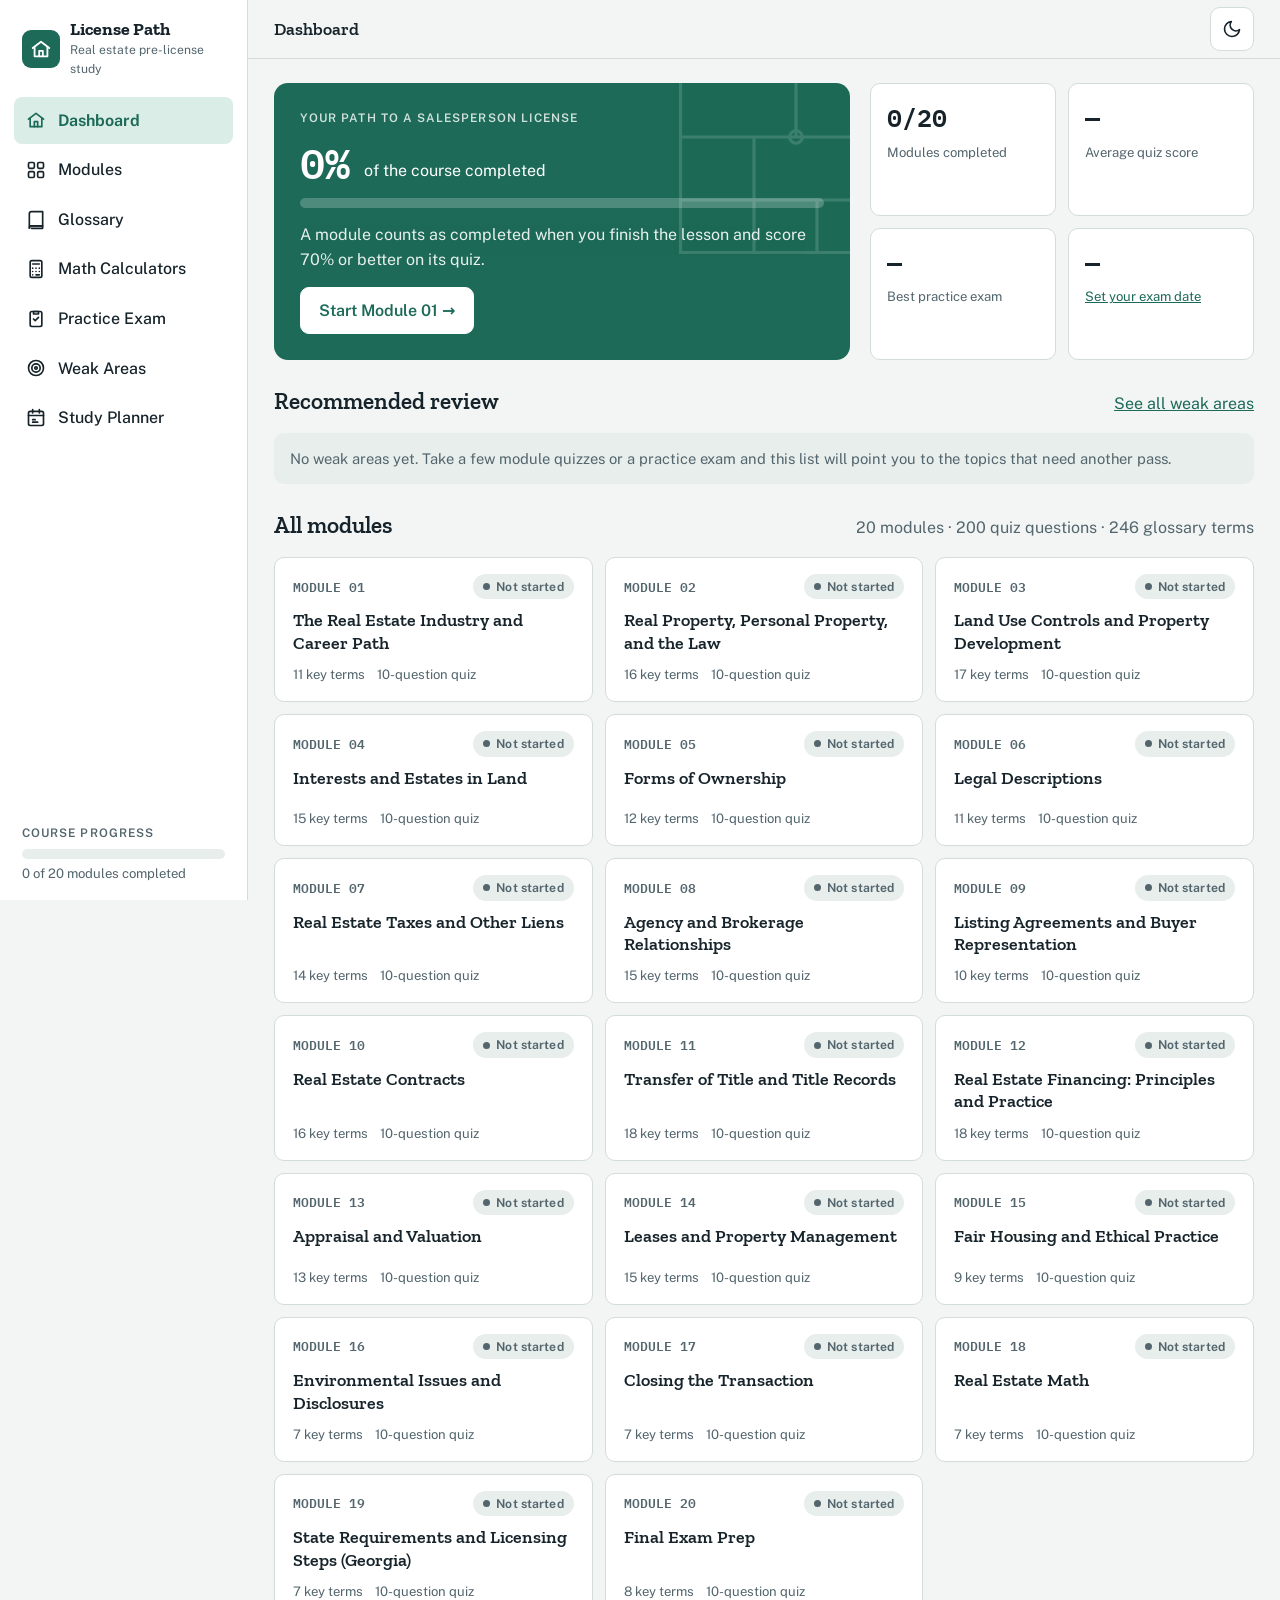
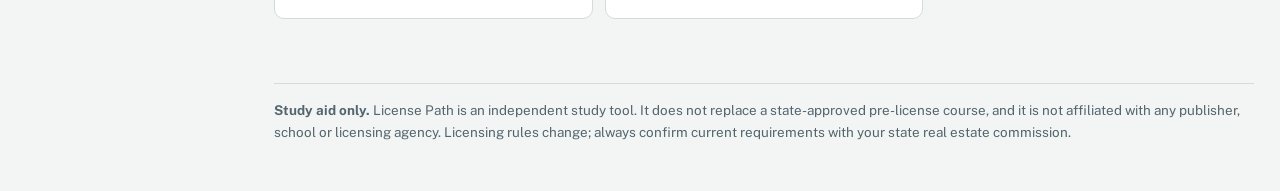
==== commit 8c31e240: "Add modules 16-20, Georgia licensing steps, README and planner fixes Co-Authored-By: Claude Opus 5.5" ====
--- a/index.html
+++ b/index.html
@@ -330,7 +330,7 @@
 
 /* Planner */
 .weeks { display: flex; flex-direction: column; gap: 10px; }
-.week { display: grid; grid-template-columns: 120px minmax(0, 1fr); gap: 14px; padding: 14px 16px; border: 1px solid var(--line); border-radius: var(--radius); background: var(--surface); }
+.week { display: grid; grid-template-columns: 150px minmax(0, 1fr); gap: 14px; padding: 14px 16px; border: 1px solid var(--line); border-radius: var(--radius); background: var(--surface); }
 .week.review { border-color: var(--brass); background: var(--brass-soft); }
 .week-label { font-family: var(--font-mono); font-size: .85rem; }
 .week-label strong { display: block; font-family: var(--font-display); font-size: 1.05rem; }
@@ -1829,6 +1829,452 @@
   ]
 });
 
+/* Modules 16-20. Original study text. [[Term]] or [[Glossary Term|text shown]] creates a glossary popup link. */
+M({
+  id: 16,
+  title: "Environmental Issues and Disclosures",
+  summary: "The environmental hazards licensees run into most often, the federal lead-based paint rules, Superfund liability, flood zones, and how to handle disclosure without acting as an expert.",
+  objectives: [
+    "Identify common residential hazards: lead-based paint, asbestos, radon, mold and carbon monoxide.",
+    "Explain the federal lead-based paint disclosure requirements for pre-1978 housing.",
+    "Describe underground storage tanks, groundwater issues and septic systems.",
+    "Explain Superfund (CERCLA) liability and the role of a Phase I environmental assessment.",
+    "Describe a licensee's disclosure duties and when to refer clients to experts."
+  ],
+  sections: [
+    ["The licensee's role", `<p>Licensees are not environmental experts and should never guess whether a property is safe. Your job is to: know the common warning signs, disclose known problems, recommend professional inspections, and make sure required disclosure forms are completed. Saying “there's no radon here” without a test is a misrepresentation; saying “radon is common in this area, and I recommend a test” protects everyone.</p>`],
+    ["Lead-based paint", `<p>Lead was banned from residential paint in <strong>1978</strong>. Lead dust and chips can cause serious brain and nervous-system damage, especially in young children. For housing built before 1978, the federal [[lead-based paint disclosure]] rule requires sellers and landlords to:</p>
+<ul>
+<li>Disclose any known lead-based paint or hazards and give buyers or tenants any available reports.</li>
+<li>Provide the EPA pamphlet <em>Protect Your Family From Lead in Your Home</em>.</li>
+<li>Include a lead warning statement in the sales contract or lease, signed by the parties.</li>
+<li>Give buyers a <strong>10-day opportunity</strong> to conduct a lead inspection or risk assessment (buyers may waive or change this period in writing). Tenants do not get the 10-day period.</li>
+<li>Keep the signed disclosure records for <strong>3 years</strong>.</li>
+</ul>
+<p>Licensees for the seller or landlord must make sure these steps happen and can be held liable if they do not. The rule does not require the seller to test for or remove lead. Contractors disturbing paint in pre-1978 homes must follow EPA lead-safe work practices.</p>`],
+    ["Asbestos, radon, mold and indoor air", `<ul>
+<li>[[Asbestos]] was widely used in insulation, flooring and siding until the late 1970s. It is dangerous when it becomes <strong>friable</strong> (crumbly) and fibers are inhaled. Often the safest option is <strong>encapsulation</strong> (sealing it) rather than removal, which must be done by licensed professionals.</li>
+<li>[[Radon]] is a colorless, odorless radioactive gas produced by natural decay of uranium in soil. It enters through cracks in foundations and is a leading cause of lung cancer. The EPA recommends mitigation when levels are at or above <strong>4 picocuries per liter</strong> (pCi/L). Testing is inexpensive, and mitigation systems are effective.</li>
+<li><strong>Mold</strong> grows where there is moisture. Visible mold or a musty smell signals a water problem that must be fixed, and the mold cleaned up.</li>
+<li><strong>Carbon monoxide</strong> (CO) is a colorless, odorless gas from faulty furnaces, water heaters and fireplaces. Detectors are required in many jurisdictions.</li>
+<li><strong>Urea-formaldehyde</strong> foam insulation and some building materials can release formaldehyde gas, which irritates the eyes and lungs.</li>
+<li>Former <strong>methamphetamine labs</strong> can leave toxic residue; many states have cleanup and disclosure rules.</li>
+</ul>`],
+    ["Water, wells, septic systems and storage tanks", `<p>Groundwater can be contaminated by landfills, leaking tanks, farm chemicals and failing septic systems. Buyers of homes with private <strong>wells</strong> should have the water tested. Homes not on public sewer use a <strong>septic system</strong>; a soil <strong>percolation test</strong> shows whether the soil can absorb wastewater before a new system is installed.</p>
+<p>[[Underground storage tanks]] (USTs) hold petroleum or chemicals, such as at gas stations. Leaks can contaminate soil and water. Federal rules require commercial tank owners to register tanks, detect leaks and clean up spills. Small residential heating-oil tanks used on the premises are generally exempt from the federal rules, but an abandoned tank can still be a costly problem.</p>`],
+    ["Superfund liability and brownfields", `<p>The Comprehensive Environmental Response, Compensation, and Liability Act ([[CERCLA]]), often called <strong>Superfund</strong>, funds cleanup of hazardous waste sites. Liability under CERCLA is:</p>
+<ul>
+<li><strong>Strict</strong>: no need to prove the owner was at fault.</li>
+<li><strong>Joint and several</strong>: any one responsible party can be made to pay the entire cost.</li>
+<li><strong>Retroactive</strong>: it applies to contamination that happened before the law was passed.</li>
+</ul>
+<p>Current and past owners can be “potentially responsible parties.” A buyer can qualify for the <strong>innocent landowner</strong> or bona fide prospective purchaser defense by conducting “all appropriate inquiry” before buying, typically a [[Phase I environmental site assessment]]. Commercial lenders usually require one.</p>
+<p>[[Brownfields]] are abandoned or underused industrial sites with real or suspected contamination. Federal and state brownfield programs offer grants and liability relief to encourage cleanup and redevelopment.</p>`],
+    ["Flood zones, wetlands and disclosure", `<p>FEMA flood maps identify <strong>special flood hazard areas</strong>. If a home with a federally backed or regulated loan is in one, the lender will require flood insurance. Standard homeowners policies do not cover flood damage. Federally protected <strong>wetlands</strong> generally cannot be filled or built on without permits.</p>
+<p>Georgia has historically followed <strong>caveat emptor</strong> (“let the buyer beware”) for sellers, but this is limited: sellers may not hide defects or lie, and licensees must disclose known adverse material facts about the property's physical condition. The Georgia REALTORS® forms include a seller's property disclosure statement that most sellers complete. Encourage buyers to get a professional home inspection and any specialized tests (radon, termite, sewer, mold) during their due diligence period.</p>`]
+  ],
+  terms: [
+    ["Lead-based paint disclosure", "Federal rules for pre-1978 housing requiring disclosure, an EPA pamphlet, a warning statement and a 10-day inspection opportunity for buyers."],
+    ["Asbestos", "A mineral fiber once used in building materials that is hazardous when friable and inhaled."],
+    ["Radon", "A naturally occurring, odorless radioactive gas that can seep into homes; the EPA action level is 4 pCi/L."],
+    ["Underground storage tanks", "Buried tanks holding petroleum or chemicals that can leak and contaminate soil and groundwater."],
+    ["CERCLA", "The federal Superfund law imposing strict, joint and several, retroactive liability for hazardous waste cleanup."],
+    ["Phase I environmental site assessment", "A review of a property's history and condition to identify possible contamination before purchase."],
+    ["Brownfields", "Abandoned or underused industrial sites with actual or suspected contamination."]
+  ],
+  scenarios: [
+    ["A 1965 home", "Your buyer client is making an offer on a home built in 1965. Because it was built before 1978, the seller must give the lead-based paint disclosure form and EPA pamphlet, and the contract must include the lead warning statement. Your buyer has 10 days to arrange a lead inspection unless they waive it in writing. You also notice the basement is in an area known for elevated radon, so you recommend a radon test during the due diligence period. You do not tell the buyer the house is safe; you point them to qualified inspectors."]
+  ],
+  traps: [
+    "The lead-based paint rules apply to housing built <strong>before 1978</strong>, not “in or before 1978.”",
+    "The seller must disclose known lead hazards but is <em>not</em> required to test for or remove lead.",
+    "Buyers get a 10-day inspection opportunity; tenants do not.",
+    "CERCLA liability is strict, joint and several, and retroactive. Fault is not required.",
+    "Radon is odorless and invisible. The only way to know the level is to test."
+  ],
+  quiz: [
+    ["Federal lead-based paint disclosure rules apply to housing built before:", ["1950", "1970", "1978", "1990"], 2, "The [[lead-based paint disclosure]] rules apply to housing built before 1978."],
+    ["How many days do buyers usually have to conduct a lead-based paint inspection?", ["3", "5", "10", "30"], 2, "Buyers get a 10-day opportunity, which can be waived or changed in writing."],
+    ["Lead-based paint disclosure records must be kept for:", ["1 year", "3 years", "5 years", "7 years"], 1, "Sellers, landlords and agents must keep the records for 3 years."],
+    ["A colorless, odorless radioactive gas that enters homes from the soil is:", ["Carbon monoxide", "Radon", "Formaldehyde", "Asbestos"], 1, "[[Radon]] comes from natural uranium decay in soil."],
+    ["Asbestos is most dangerous when it is:", ["Encapsulated", "Painted", "Friable", "Wet"], 2, "Friable (crumbly) asbestos releases fibers that can be inhaled."],
+    ["Under CERCLA, liability for cleanup is:", ["Based only on fault", "Strict, joint and several, and retroactive", "Limited to the current owner", "Limited to the original polluter"], 1, "[[CERCLA]] imposes strict, joint and several, retroactive liability."],
+    ["A buyer of commercial land wants to qualify for the innocent landowner defense. The buyer should obtain a:", ["Home warranty", "Phase I environmental site assessment", "Certificate of occupancy", "Title insurance policy only"], 1, "A [[Phase I environmental site assessment]] satisfies the “all appropriate inquiry” requirement."],
+    ["A test that measures how well soil absorbs water for a septic system is a:", ["Radon test", "Percolation test", "Phase II test", "Pressure test"], 1, "A percolation (perc) test shows whether soil can absorb septic effluent."],
+    ["A licensee asked whether a home has mold should:", ["Say no if none is visible", "Disclose what they know and recommend a professional inspection", "Refuse to answer", "Tell the buyer mold is harmless"], 1, "Licensees disclose known facts and refer clients to qualified experts rather than guessing."],
+    ["If a home with a federally backed loan is in a special flood hazard area, the lender will require:", ["A radon test", "Flood insurance", "A Phase I assessment", "A larger down payment"], 1, "Flood insurance is required in special flood hazard areas for federally backed or regulated loans."]
+  ]
+});
+
+M({
+  id: 17,
+  title: "Closing the Transaction",
+  summary: "What happens between contract and keys: preclosing steps, Georgia attorney closings, RESPA and TRID rules, reading a closing statement, and calculating prorations.",
+  objectives: [
+    "List the main preclosing tasks and who handles each one.",
+    "Explain RESPA's ban on kickbacks and its escrow account limits.",
+    "Describe the TRID timeline for the Loan Estimate and Closing Disclosure.",
+    "Classify items as buyer or seller debits and credits on a closing statement.",
+    "Calculate prorations for property taxes and other items."
+  ],
+  sections: [
+    ["Before closing", `<p>Between contract and closing, many things must happen, often within contract deadlines:</p>
+<ul>
+<li>The buyer completes inspections and negotiates any repairs during the due diligence period.</li>
+<li>The lender orders an <strong>appraisal</strong> and finishes underwriting.</li>
+<li>The closing attorney or title company performs the <strong>title search</strong> and orders title insurance. Any liens or clouds must be cleared.</li>
+<li>A <strong>survey</strong> may be ordered to confirm boundaries and check for encroachments.</li>
+<li>The buyer arranges <strong>homeowners insurance</strong>, which the lender requires before funding.</li>
+<li>The buyer does a <strong>final walk-through</strong> shortly before closing to confirm the property's condition and that agreed repairs and included items are in place.</li>
+</ul>`],
+    ["Conducting the closing", `<p>[[Closing]] (settlement) is when the deed is delivered, the purchase price is paid, the loan documents are signed and the transaction is completed. There are two styles:</p>
+<ul>
+<li>A <strong>face-to-face closing</strong> where the parties sign in person, often at the same table.</li>
+<li>An <strong>escrow closing</strong> where a neutral escrow agent collects documents and funds from each party and completes the transaction when all conditions are met. Common in western states.</li>
+</ul>
+<p><strong>Georgia uses attorney closings.</strong> A licensed Georgia attorney must conduct or supervise the closing of a real estate transaction. The attorney typically represents the lender, prepares or reviews the deed and closing documents, disburses funds and records the deed and security deed.</p>
+<p>The closing agent also handles tax reporting. The sale must be reported to the IRS on <strong>Form 1099-S</strong>. Under the Foreign Investment in Real Property Tax Act (<strong>FIRPTA</strong>), when the seller is a foreign person the buyer generally must withhold 15% of the amount realized and send it to the IRS, with some exceptions for lower-priced homes the buyer will live in.</p>`],
+    ["RESPA", `<p>The [[RESPA|Real Estate Settlement Procedures Act]] (RESPA) applies to most residential loans on 1 to 4 family homes made by federally related lenders. Its main rules:</p>
+<ul>
+<li><strong>No kickbacks or unearned fees.</strong> No one may give or accept anything of value for referring settlement business (title, lending, inspections, insurance). A licensee cannot accept a gift card from a lender for each buyer referral.</li>
+<li><strong>Affiliated business arrangements</strong> (for example, a brokerage that owns part of a title company) are allowed only with written disclosure and when the consumer is free to choose another provider.</li>
+<li>A seller cannot require the buyer to use a particular title insurance company as a condition of sale.</li>
+<li>Lenders may require an <strong>escrow (impound) account</strong> for taxes and insurance, but the cushion is limited to one-sixth (two months) of the annual amount.</li>
+<li>Lenders must give a list of housing counselors and, for purchase loans, a home-buying information booklet.</li>
+</ul>`],
+    ["TRID disclosures", `<p>Under the TILA-RESPA Integrated Disclosure rule:</p>
+<ul>
+<li>The [[Loan Estimate]] must be delivered within <strong>3 business days</strong> after the lender receives a loan application.</li>
+<li>The [[Closing Disclosure]] must be received by the borrower at least <strong>3 business days before closing</strong>. It shows the final loan terms and every closing cost.</li>
+<li>A new 3-day waiting period is required if the APR increases beyond a set tolerance, the loan product changes, or a prepayment penalty is added. Most other changes do not restart the clock.</li>
+</ul>`],
+    ["Reading a closing statement", `<p>A closing statement lists each party's [[debit|debits]] (amounts the party owes or is charged) and [[credit|credits]] (amounts the party receives or is credited).</p>
+<div class="tbl-wrap"><table>
+<tr><th>Item</th><th>Buyer</th><th>Seller</th></tr>
+<tr><td>Purchase price</td><td>Debit</td><td>Credit</td></tr>
+<tr><td>Earnest money</td><td>Credit</td><td>Not shown (already part of the price)</td></tr>
+<tr><td>New loan</td><td>Credit</td><td>Not shown</td></tr>
+<tr><td>Payoff of seller's existing loan</td><td>Not shown</td><td>Debit</td></tr>
+<tr><td>Brokerage commission</td><td>Debit only if agreed</td><td>Debit if agreed</td></tr>
+<tr><td>Unpaid taxes the seller owes for the year so far (paid in arrears)</td><td>Credit</td><td>Debit</td></tr>
+<tr><td>Taxes the seller prepaid beyond closing</td><td>Debit</td><td>Credit</td></tr>
+<tr><td>Assumed loan</td><td>Credit</td><td>Debit</td></tr>
+</table></div>
+<p>A simple rule: when an item is a <strong>double entry</strong> (it moves between buyer and seller), it is a debit to one and a credit to the other for the same amount. A <strong>single entry</strong> item, like the seller's loan payoff or the buyer's new loan, appears on only one side.</p>`],
+    ["Prorations", `<p>[[Proration]] divides expenses and income between buyer and seller according to how long each owned the property during the period. Common prorated items: property taxes, HOA dues, rents and interest on assumed loans.</p>
+<ol>
+<li>Decide who owns the closing day. The contract controls; on most exams, the seller pays through the day before closing and the buyer owns the day of closing, unless the question says otherwise.</li>
+<li>Find the daily rate using either a <strong>360-day year</strong> (banker's year: 12 months of 30 days) or a <strong>365-day year</strong> (exact days), as the question says.</li>
+<li>Multiply the daily (or monthly) rate by the number of days the party owes.</li>
+<li>Decide who is debited: if the bill is <strong>paid in arrears</strong> (after the period, as with Georgia property taxes), the seller has not paid yet and owes the buyer for the seller's share: <strong>debit seller, credit buyer</strong>. If the seller <strong>prepaid</strong> (as with HOA dues paid in advance), the buyer owes the seller for the rest of the period: <strong>debit buyer, credit seller</strong>.</li>
+</ol>
+<p><strong>Example (360-day year):</strong> Annual taxes are $2,880, not yet paid. Closing is April 16; the seller owns through April 15. Monthly taxes = $2,880 ÷ 12 = $240; daily = $240 ÷ 30 = $8. The seller owes 3 months + 15 days = (3 × $240) + (15 × $8) = $720 + $120 = <strong>$840</strong>. Debit the seller $840 and credit the buyer $840.</p>
+<p>Rent collected in advance for the month of closing belongs partly to the buyer: credit the buyer and debit the seller for the buyer's days. Security deposits transfer in full to the buyer as the new landlord.</p>`]
+  ],
+  terms: [
+    ["Closing", "The completion of a real estate transaction, when the deed is delivered and funds are disbursed; also called settlement."],
+    ["RESPA", "The Real Estate Settlement Procedures Act, which bans kickbacks and regulates closing practices for most residential loans."],
+    ["Loan Estimate", "A TRID disclosure of estimated loan terms and costs, due within 3 business days of application."],
+    ["Closing Disclosure", "A TRID disclosure of final loan terms and costs that the borrower must receive 3 business days before closing."],
+    ["Debit", "A charge on a closing statement: an amount a party owes."],
+    ["Credit", "An amount on a closing statement that a party receives or is credited."],
+    ["Proration", "Dividing expenses or income between buyer and seller based on their period of ownership."]
+  ],
+  scenarios: [
+    ["The referral gift", "A mortgage company offers a $100 restaurant card to a new licensee for every buyer she sends them. Accepting it would violate RESPA's ban on referral fees, even though the amount is small. She can still recommend lenders she trusts; she just cannot be paid for the referral. She should also tell clients they are free to choose any lender."]
+  ],
+  traps: [
+    "Earnest money is a <strong>credit to the buyer</strong> only. It does not appear on the seller's side because it is already part of the purchase price.",
+    "Taxes paid in arrears: debit the seller, credit the buyer. Prepaid items: debit the buyer, credit the seller.",
+    "A banker's year has 360 days and 30-day months. Use 365 days only when the question says so.",
+    "RESPA bans referral fees between settlement service providers, no matter how small.",
+    "The Closing Disclosure must be <em>received</em> 3 business days before closing, not just sent."
+  ],
+  quiz: [
+    ["Which closing statement entry is a credit to the buyer?", ["Purchase price", "Earnest money", "Prepaid taxes reimbursed to seller", "Homeowners insurance premium"], 1, "The buyer already paid the earnest money, so it is credited toward what the buyer owes."],
+    ["Property taxes for the year are paid in arrears. At closing, the seller's share of unpaid taxes is:", ["Debited to the buyer, credited to the seller", "Debited to the seller, credited to the buyer", "Debited to both", "Not prorated"], 1, "The seller has not paid their share yet, so the seller is debited and the buyer credited."],
+    ["The seller's existing mortgage payoff appears as:", ["A credit to the seller", "A debit to the seller only", "A debit to the buyer", "A credit to the buyer"], 1, "The payoff is a single entry: a debit to the seller."],
+    ["Under TRID, the Loan Estimate must be provided within how many business days of application?", ["1", "3", "7", "10"], 1, "The [[Loan Estimate]] is due within 3 business days of the application."],
+    ["RESPA prohibits:", ["Seller-paid closing costs", "Kickbacks and unearned referral fees", "Escrow accounts", "Attorney closings"], 1, "[[RESPA]] bans kickbacks and fees for referrals of settlement business."],
+    ["Under RESPA, the cushion a lender may hold in an escrow account is limited to:", ["One month of payments", "One-sixth of the annual amount", "Half the annual amount", "There is no limit"], 1, "The cushion is limited to one-sixth (two months) of annual escrow disbursements."],
+    ["In Georgia, real estate closings are conducted or supervised by:", ["The listing broker", "A licensed Georgia attorney", "The county clerk", "The buyer's lender only"], 1, "Georgia requires closings to be conducted or supervised by a licensed attorney."],
+    ["Annual taxes of $3,600 are unpaid. Using a 360-day year, the seller owes for 2 months and 10 days. The proration is:", ["$600", "$700", "$720", "$1,000"], 1, "Monthly $300; daily $10. (2 × $300) + (10 × $10) = $700."],
+    ["Which form reports the sale of real estate to the IRS?", ["W-2", "1099-S", "1040", "1098"], 1, "Settlement agents report sale proceeds on Form 1099-S."],
+    ["When a seller is a foreign person, FIRPTA generally requires the buyer to withhold:", ["5% of the price", "10% of the gain", "15% of the amount realized", "Nothing"], 2, "FIRPTA generally requires withholding 15% of the amount realized, with some exceptions."]
+  ]
+});
+
+M({
+  id: 18,
+  title: "Real Estate Math",
+  summary: "Every formula you need for the exam, with worked examples: percentages, commission, area and volume, loans and interest, taxes, prorations, appraisal and investment math.",
+  objectives: [
+    "Solve any percentage problem using the Part = Total × Rate formula.",
+    "Calculate commissions, splits, seller's net and profit or loss.",
+    "Measure area, volume and acreage, and convert between units.",
+    "Calculate LTV, points, interest and the first month's principal payment.",
+    "Apply property tax, proration, depreciation and cap-rate formulas."
+  ],
+  sections: [
+    ["The one formula behind most problems", `<p>Most real estate math is a [[percentage formula]] problem:</p>
+<p><strong>Part = Total × Rate</strong> &nbsp;·&nbsp; <strong>Total = Part ÷ Rate</strong> &nbsp;·&nbsp; <strong>Rate = Part ÷ Total</strong></p>
+<p>Change percentages to decimals by moving the decimal two places left (6% = 0.06; 5.5% = 0.055). Identify which two of the three numbers you have, then solve for the third.</p>
+<ul>
+<li><strong>Commission</strong>: commission = price × rate.</li>
+<li><strong>Taxes</strong>: tax = taxable value × tax rate.</li>
+<li><strong>Interest</strong>: interest = principal × rate.</li>
+<li><strong>Income property</strong>: NOI = value × cap rate (IRV).</li>
+</ul>
+<p>Use the <a href="#math">math calculators</a> to check your work after solving by hand.</p>`],
+    ["Commission, splits and seller's net", `<p><strong>Commission split example:</strong> A home sells for $360,000 at 6%. Total commission: $360,000 × 0.06 = $21,600. The listing and selling firms split 50/50: $10,800 each. The selling agent's split with her broker is 70/30: $10,800 × 0.70 = <strong>$7,560</strong>.</p>
+<p><strong>Seller's net:</strong> A seller wants to walk away with $285,000 after a 5% commission. The net is 95% of the price, so price = $285,000 ÷ 0.95 = <strong>$300,000</strong>. (Do not add 5% to $285,000; that gives the wrong answer.) This is the [[seller's net]] formula.</p>
+<p><strong>Profit or loss</strong> is always based on what the owner <em>paid</em>: percent profit = (sale price − cost) ÷ cost. Bought for $160,000 and sold for $200,000: $40,000 ÷ $160,000 = <strong>25% profit</strong>.</p>`],
+    ["Area, volume and land measurement", `<ul>
+<li>Rectangle or square: area = length × width.</li>
+<li>Triangle: area = ½ × base × height. A triangle with a 100-ft base and 80-ft height = 4,000 sq ft.</li>
+<li>Irregular shapes: split into rectangles and triangles, then add.</li>
+<li>Volume: length × width × height. A room 12 × 15 × 9 ft = 1,620 cubic feet.</li>
+<li>Cubic yards: divide cubic feet by <strong>27</strong> (3 × 3 × 3). Square yards: divide square feet by <strong>9</strong>.</li>
+<li>Acres: divide square feet by <strong>43,560</strong>.</li>
+</ul>
+<p>[[Front foot|Front feet]] measure the side of a lot that faces the street. The first number in a lot description is usually the frontage: an 80 × 150 lot has 80 front feet. At $500 per front foot, it is worth $40,000.</p>`],
+    ["Loans and interest", `<ul>
+<li><strong>LTV</strong>: loan ÷ value (lower of price or appraisal). $216,000 ÷ $240,000 = 90%.</li>
+<li><strong>Points</strong>: 1 point = 1% of the <em>loan</em>. 2.5 points on $280,000 = $7,000.</li>
+<li><strong>[[Equity]]</strong>: market value − loan balance. $350,000 − $210,000 = $140,000.</li>
+<li><strong>Simple interest</strong>: I = P × R × T. Annual interest ÷ 12 = monthly interest.</li>
+</ul>
+<p><strong>First payment split:</strong> A $300,000 loan at 6% for 30 years has a principal-and-interest payment of $1,798.65. Month 1 interest = $300,000 × 0.06 ÷ 12 = $1,500. Principal paid = $1,798.65 − $1,500 = <strong>$298.65</strong>. New balance = $299,701.35. Each month, interest is calculated on the new, lower balance.</p>
+<p><strong>Qualifying ratios:</strong> A buyer earns $6,000 a month. A lender using 28/36 limits housing expense to $6,000 × 0.28 = $1,680 and total debts to $6,000 × 0.36 = $2,160.</p>`],
+    ["Taxes and prorations", `<p><strong>Property tax:</strong> taxable value × rate. With mills, divide by 1,000. Georgia example: market value $300,000 × 40% = $120,000 assessed; minus $2,000 exemption = $118,000; × 30 mills (0.030) = $3,540.</p>
+<p><strong>Georgia transfer tax:</strong> $1 per $1,000 of price. A $325,000 sale = $325.</p>
+<p><strong>Prorations:</strong> find the daily or monthly amount, multiply by the days owed, then decide debit and credit (see Module 17). Annual taxes $3,650 paid in arrears, 365-day year, closing July 1, seller owns through June 30 (181 days): $3,650 ÷ 365 = $10 a day × 181 = <strong>$1,810</strong>, debited to the seller and credited to the buyer.</p>`],
+    ["Appraisal and investment math", `<ul>
+<li><strong>Cap rate</strong>: Value = NOI ÷ Rate. NOI $45,000 at 9% = $500,000.</li>
+<li><strong>GRM</strong>: Value = monthly rent × GRM.</li>
+<li><strong>Straight-line depreciation</strong>: cost ÷ useful life. A $300,000 building with a 50-year life loses $6,000 a year; after 10 years, $60,000 (20%).</li>
+<li><strong>Cost approach</strong>: cost new − depreciation + land.</li>
+<li>[[Appreciation]] compounds year by year: $200,000 rising 4% a year for 2 years = $200,000 × 1.04 × 1.04 = $216,320.</li>
+</ul>`]
+  ],
+  terms: [
+    ["Percentage formula", "Part = Total × Rate; the basis for commission, tax, interest and cap-rate problems."],
+    ["Seller's net", "The amount a seller keeps after costs; price needed = desired net ÷ (1 − commission rate)."],
+    ["Front foot", "A measurement of the side of a lot that faces the street."],
+    ["Equity", "The owner's interest in a property: market value minus debts against it."],
+    ["Appreciation", "An increase in a property's value over time."],
+    ["Simple interest", "Interest calculated as principal × rate × time."],
+    ["Cubic yard", "A volume unit equal to 27 cubic feet."]
+  ],
+  scenarios: [
+    ["Pricing to hit a net", "Sellers owe $142,000 on their mortgage, expect $6,500 in other closing costs, want $60,000 cash at closing, and agreed to a 6% commission. Their required net before commission is $142,000 + $6,500 + $60,000 = $208,500. Price = $208,500 ÷ 0.94 = $221,808.51, so they would need to sell for about $222,000. Showing the math helps sellers understand why the price matters."]
+  ],
+  traps: [
+    "For seller's net, <strong>divide</strong> by (1 − commission rate). Adding the commission percentage to the net gives a price that is too low.",
+    "Profit percentage is based on the original <em>cost</em>, not the sale price.",
+    "Points are a percentage of the loan, not the price.",
+    "Divide cubic feet by 27 for cubic yards, and square feet by 9 for square yards.",
+    "Read which year the proration uses: 360 days (30-day months) or 365 days."
+  ],
+  quiz: [
+    ["A home sells for $425,000 at a 5.5% commission. What is the total commission?", ["$21,250", "$23,375", "$23,750", "$25,500"], 1, "$425,000 × 0.055 = $23,375."],
+    ["A rectangular lot measures 132 feet by 330 feet. How large is it?", ["Half an acre", "1 acre", "2 acres", "10 acres"], 1, "132 × 330 = 43,560 sq ft, exactly 1 [[acre]]."],
+    ["Sellers want to net $190,000 after paying a 5% commission (no other costs). What must the price be?", ["$199,500", "$200,000", "$195,000", "$180,500"], 1, "Price = $190,000 ÷ 0.95 = $200,000."],
+    ["An investor bought a house for $160,000 and sold it for $200,000. What was the percentage of profit?", ["20%", "25%", "40%", "80%"], 1, "Profit $40,000 ÷ cost $160,000 = 25%."],
+    ["The price is $250,000, the appraisal is $240,000, and the loan is $216,000. What is the LTV?", ["86.4%", "90%", "84%", "95%"], 1, "Use the lower value: $216,000 ÷ $240,000 = 90%."],
+    ["What is the first month's interest on a $200,000 loan at 6% annual interest?", ["$12,000", "$1,200", "$1,000", "$100"], 2, "$200,000 × 0.06 = $12,000 a year ÷ 12 = $1,000."],
+    ["A home's taxable value is $120,000 and the tax rate is 25 mills. What is the annual tax?", ["$300", "$3,000", "$30,000", "$2,500"], 1, "25 mills = 0.025. $120,000 × 0.025 = $3,000."],
+    ["Annual taxes of $3,650 are unpaid. Using a 365-day year, the seller owns the first 181 days. What is the proration?", ["$1,810 debit seller, credit buyer", "$1,810 debit buyer, credit seller", "$1,840 debit seller, credit buyer", "$1,825 debit buyer, credit seller"], 0, "$3,650 ÷ 365 = $10 a day × 181 = $1,810. Taxes in arrears: debit the seller, credit the buyer."],
+    ["A building produces NOI of $45,000. At a 9% cap rate, its value is:", ["$405,000", "$450,000", "$500,000", "$540,000"], 2, "Value = NOI ÷ Rate = $45,000 ÷ 0.09 = $500,000."],
+    ["A driveway is 50 ft long, 12 ft wide and 6 inches thick. About how many cubic yards of concrete are needed?", ["11.1", "22.2", "33.3", "300"], 0, "50 × 12 × 0.5 = 300 cubic feet ÷ 27 = 11.1 [[cubic yard|cubic yards]]."]
+  ]
+});
+
+M({
+  id: 19,
+  title: "State Requirements and Licensing Steps (Georgia)",
+  summary: "The step-by-step path to a Georgia salesperson license: eligibility, the 75-hour course, the state exam, background check, application, broker affiliation, post-license education and renewal, plus Georgia-specific rules that appear on the exam.",
+  objectives: [
+    "List the eligibility requirements for a Georgia salesperson license.",
+    "Describe the pre-license course, the state exam and the background check.",
+    "Explain how to activate a license by affiliating with a broker.",
+    "Describe post-license education, renewal and continuing education requirements.",
+    "Recall Georgia-specific rules that are tested on the state portion of the exam."
+  ],
+  sections: [
+    ["Confirm before you act", `<p><strong>Important:</strong> Licensing rules, fees, hours and exam details change. The information in this module reflects general Georgia requirements as understood when it was written. Before you enroll, schedule the exam or apply, confirm every detail with the <strong>Georgia Real Estate Commission</strong> (GREC) at <strong>grec.state.ga.us</strong> and in the current candidate handbook from the state's testing vendor.</p>
+<p>The [[Georgia Real Estate Commission]] licenses and regulates real estate licensees in Georgia under the Georgia Real Estate License Law (O.C.G.A. Title 43, Chapter 40) and the commission's rules. It also enforces the law, investigates complaints and disciplines licensees.</p>`],
+    ["Step 1: Meet the eligibility requirements", `<ul>
+<li>Be at least <strong>18 years old</strong>.</li>
+<li>Have a <strong>high school diploma or GED</strong> (or an equivalent recognized by the commission).</li>
+<li>Be lawfully present in the United States.</li>
+<li>Meet the commission's character standards. Applicants with a criminal history, a past license revocation, or certain judgments may need the commission to review their record before they can be licensed. Being honest on your application is essential; failing to disclose is itself grounds for denial.</li>
+</ul>`],
+    ["Step 2: Complete the 75-hour pre-license course", `<p>Georgia requires a <strong>75-hour salesperson pre-license course</strong> from a school approved by the commission (in a classroom or online). You must pass the course's final exam. Your school issues a certificate of completion, which you need to sit for the state exam. A study aid like this dashboard does not count toward the 75 hours.</p>
+<p>Some applicants (for example, those with certain college real estate coursework or a license from another state) may qualify for different education rules. Ask GREC.</p>`],
+    ["Step 3: Pass the state licensing exam", `<p>The exam is computer-based and given at test centers by the state's contracted testing vendor (currently PSI). Expect two portions:</p>
+<ul>
+<li>A <strong>national portion</strong> on general real estate principles and practices (about 100 scored questions).</li>
+<li>A <strong>state portion</strong> on Georgia license law, rules and practices (about 50 scored questions).</li>
+</ul>
+<p>You should plan for about four hours of testing. You must pass both portions; if you fail one, you generally retake only that portion within a set time. Check the current candidate handbook for exact question counts, time limits, passing scores, fees, ID requirements and what calculators are permitted.</p>`],
+    ["Step 4: Background check", `<p>Georgia requires applicants to provide a <strong>criminal background report</strong>. Applicants are typically instructed to obtain a Georgia Crime Information Center (GCIC) report or complete fingerprinting through the commission's approved process, and the report must be recent (a 60-day window has commonly applied). Follow the exact instructions in the current candidate handbook, since the process has changed over time.</p>`],
+    ["Step 5: Apply and affiliate with a broker", `<p>After passing the exam, submit your license application and fee to the commission. Georgia has required applicants to apply within a set time after passing (historically three months); if you miss the deadline you may need to retake the exam.</p>
+<p>A salesperson license is <strong>active</strong> only when you are affiliated with a licensed Georgia broker who holds your license. Without a broker, your license can be issued or placed on <strong>inactive</strong> status, and you cannot perform brokerage activities. Interview several brokerages: ask about training, mentoring, commission splits, fees and the kind of business they do.</p>`],
+    ["Step 6: Post-license education and renewal", `<ul>
+<li><strong>Post-license course:</strong> new Georgia salespersons must complete a <strong>25-hour post-license course</strong> within the <strong>first year</strong> after the license is issued. If you do not, your license can lapse.</li>
+<li><strong>Renewal:</strong> Georgia licenses renew every <strong>4 years</strong>.</li>
+<li><strong>Continuing education:</strong> <strong>36 hours</strong> of approved continuing education are required for each renewal period, including required hours on Georgia license law. The commission sets which topics are mandatory, so check current rules.</li>
+<li><strong>Upgrading to broker:</strong> Georgia brokers must generally be at least 21, have held an active license for at least 3 of the previous 5 years, complete a 60-hour broker course, and pass the broker exam.</li>
+</ul>`],
+    ["Georgia rules that show up on the exam", `<p>This list reviews Georgia-specific points covered elsewhere in the course and adds a few license-law basics. Confirm details in your pre-license course text.</p>
+<ul>
+<li>Agency relationships are governed by [[BRRETA]] (Module 8). Client relationships require a written brokerage engagement, and licensees must disclose whom they represent.</li>
+<li>Licensees must disclose known adverse material facts about the property's physical condition and immediate neighborhood (Module 8).</li>
+<li>Earnest money and other trust funds must go into the broker's <strong>designated trust (escrow) account</strong> within the time set by commission rules. Commingling is prohibited (Module 10).</li>
+<li>All advertising must clearly identify the brokerage firm. A licensee buying or selling property for themselves must disclose in writing that they hold a license.</li>
+<li>A salesperson may be paid only by the broker who holds their license.</li>
+<li>Property is assessed for tax at 40% of fair market value (Module 7). The transfer tax is $1 per $1,000 (Module 11).</li>
+<li>Georgia uses security deeds and nonjudicial foreclosure with sales on the first Tuesday of the month (Module 12).</li>
+<li>Closings are conducted or supervised by Georgia attorneys (Module 17).</li>
+<li>Adverse possession generally takes 20 years, or 7 years with color of title (Module 11).</li>
+<li>The commission may <strong>reprimand, fine, suspend or revoke</strong> a license for violations. A state recovery fund may compensate consumers harmed by a licensee's fraud or misconduct after a court judgment, with limits.</li>
+</ul>`]
+  ],
+  terms: [
+    ["Georgia Real Estate Commission", "The state agency (GREC) that licenses, regulates and disciplines Georgia real estate licensees."],
+    ["BRRETA", "Georgia's Brokerage Relationships in Real Estate Transactions Act, governing agency and brokerage relationships."],
+    ["Pre-license course", "The 75-hour commission-approved course required before taking the Georgia salesperson exam."],
+    ["Post-license course", "A 25-hour course new Georgia salespersons must complete within the first year of licensure."],
+    ["Continuing education", "Approved courses (36 hours per 4-year renewal in Georgia) required to keep a license."],
+    ["Active license", "A license held by a broker so the licensee may perform brokerage activities."],
+    ["Inactive license", "A license not held by a broker; the licensee may not perform brokerage activities."]
+  ],
+  scenarios: [
+    ["Planning the path", "Jordan, 24, finishes a 75-hour online course in March, passes the school's final exam, and schedules the state exam. Jordan passes the national portion but misses the state portion by two questions, reviews license law, and passes the state portion on the retake. Jordan then interviews three brokerages, chooses one with a structured training program, and applies for the license with the broker's affiliation so it issues as active. Jordan schedules the 25-hour post-license course right away so it is finished well within the first year."]
+  ],
+  traps: [
+    "A salesperson cannot work independently. An active license must be held by a broker.",
+    "The 25-hour post-license course is due within the <strong>first year</strong>, not at the first 4-year renewal.",
+    "Pre-license (75 hours) is before the exam; post-license (25 hours) is after licensing; continuing education (36 hours) is for each renewal.",
+    "Licensees selling their own property must disclose that they are licensed.",
+    "When this course and the commission disagree, the commission's current rules win."
+  ],
+  quiz: [
+    ["Which agency licenses and regulates real estate licensees in Georgia?", ["Georgia REALTORS®", "Georgia Real Estate Commission", "HUD", "The county clerk"], 1, "The [[Georgia Real Estate Commission]] issues and regulates licenses. Georgia REALTORS® is a trade association."],
+    ["How many hours of pre-license education does Georgia require for a salesperson?", ["25", "36", "60", "75"], 3, "Georgia requires a 75-hour approved salesperson pre-license course."],
+    ["New Georgia salespersons must complete a 25-hour post-license course within:", ["30 days", "6 months", "The first year of licensure", "4 years"], 2, "The 25-hour post-license course is due within the first year after the license is issued."],
+    ["How often are Georgia real estate licenses renewed?", ["Every year", "Every 2 years", "Every 4 years", "Every 5 years"], 2, "Georgia licenses renew every 4 years."],
+    ["How many hours of continuing education are required per Georgia renewal period?", ["12", "24", "36", "75"], 2, "Georgia requires 36 hours of continuing education per 4-year renewal period."],
+    ["A salesperson's license is active only when:", ["The salesperson pays an extra fee", "It is held by a licensed Georgia broker", "The salesperson joins an association", "The salesperson has sold one home"], 1, "An [[active license]] must be held by a sponsoring broker."],
+    ["The Georgia law governing agency relationships is:", ["RESPA", "BRRETA", "CERCLA", "FIRPTA"], 1, "[[BRRETA]] governs brokerage relationships in Georgia."],
+    ["A Georgia licensee is selling a rental home they own. They must:", ["Use a different brokerage", "Disclose in writing that they hold a license", "Get commission approval", "Sell only to other licensees"], 1, "Licensees must disclose their licensed status when buying or selling for themselves."],
+    ["The minimum age for a Georgia salesperson license is:", ["16", "18", "21", "25"], 1, "Salesperson applicants must be at least 18; brokers generally at least 21."],
+    ["Which statement about the Georgia salesperson exam is true?", ["It has only a state portion", "It has a national portion and a state portion", "It is given only on paper", "It can be skipped with a college degree"], 1, "The exam includes a national portion and a Georgia state portion; both must be passed."]
+  ]
+});
+
+M({
+  id: 20,
+  title: "Final Exam Prep",
+  summary: "How to study in the final weeks, strategies for tricky multiple-choice questions, a one-page formula and mnemonic review, and an exam-day checklist, followed by a mixed review quiz.",
+  objectives: [
+    "Build a final-weeks study routine using practice exams and the weak-area tracker.",
+    "Apply strategies for “EXCEPT,” “NOT” and “best answer” questions.",
+    "Recall the most-tested mnemonics and formulas.",
+    "Prepare a checklist for exam day.",
+    "Manage time so every question gets an answer."
+  ],
+  sections: [
+    ["How to use your final weeks", `<ul>
+<li><strong>Take a full timed practice exam</strong> early to find your baseline. Take another each week.</li>
+<li><strong>Review every missed question</strong>, not just your score. Read the explanation and the related lesson section.</li>
+<li><strong>Use the weak-area tracker</strong> to choose what to study. Your lowest modules give the biggest score gains.</li>
+<li><strong>Study in short daily sessions</strong> with flashcards. Spacing out practice works better than one long cram session.</li>
+<li><strong>Do math by hand</strong>, then check with the calculators. Many people lose points on math they could have mastered.</li>
+<li><strong>Review state law last</strong>, close to exam day, because it is detailed and easy to forget.</li>
+</ul>`],
+    ["Strategies for multiple-choice questions", `<ul>
+<li><strong>Read the last line first</strong> to know what the question is asking, then read the details.</li>
+<li><strong>Watch for [[qualifier words]]</strong> like EXCEPT, NOT, ALWAYS, NEVER, BEST and FIRST. An “EXCEPT” question asks for the one false answer.</li>
+<li><strong>Eliminate wrong answers</strong>. Getting down to two choices doubles your odds.</li>
+<li><strong>Beware of [[distractor|distractors]]</strong>: answers that are true statements but do not answer the question asked.</li>
+<li><strong>Answer the question as written</strong>, using national rules on the national portion and Georgia rules on the state portion. Do not add facts that are not in the question.</li>
+<li><strong>Don't change answers without a clear reason.</strong> Your first instinct is usually right unless you misread the question.</li>
+<li><strong>Pace yourself</strong>: about one minute per question. Flag hard questions, move on, and come back.</li>
+<li><strong>Never leave a question blank.</strong> There is no penalty for guessing.</li>
+</ul>`],
+    ["Mnemonics to know cold", `<div class="tbl-wrap"><table>
+<tr><th>Mnemonic</th><th>Stands for</th><th>Module</th></tr>
+<tr><td>[[PETE]]</td><td>Police power, Eminent domain, Taxation, Escheat</td><td>4</td></tr>
+<tr><td>[[MARIA]]</td><td>Method of annexation, Adaptation, Relationship, Intention, Agreement (fixture tests)</td><td>2</td></tr>
+<tr><td>[[PTTI]]</td><td>Possession, Time, Title, Interest (joint tenancy unities)</td><td>5</td></tr>
+<tr><td>[[OLD CAR]]</td><td>Obedience, Loyalty, Disclosure, Confidentiality, Accounting, Reasonable care</td><td>8</td></tr>
+<tr><td>[[DUST]]</td><td>Demand, Utility, Scarcity, Transferability</td><td>13</td></tr>
+<tr><td>[[IRV]]</td><td>Income = Rate × Value</td><td>13</td></tr>
+<tr><td>CBS / CPA</td><td>Comp Better Subtract / Comp Poorer Add</td><td>13</td></tr>
+<tr><td>ACRT</td><td>Avoid, Control, Retain, Transfer (risk)</td><td>14</td></tr>
+</table></div>`],
+    ["Formula sheet", `<div class="tbl-wrap"><table>
+<tr><th>Problem</th><th>Formula</th></tr>
+<tr><td>Any percentage</td><td>Part = Total × Rate</td></tr>
+<tr><td>Seller's net price</td><td>Net ÷ (1 − commission rate)</td></tr>
+<tr><td>Profit %</td><td>(Sale − Cost) ÷ Cost</td></tr>
+<tr><td>Acres</td><td>Square feet ÷ 43,560</td></tr>
+<tr><td>Section acreage</td><td>640 × each fraction</td></tr>
+<tr><td>Cubic yards</td><td>Cubic feet ÷ 27</td></tr>
+<tr><td>LTV</td><td>Loan ÷ lesser of price or appraisal</td></tr>
+<tr><td>Points</td><td>Loan × 1% per point</td></tr>
+<tr><td>Monthly interest</td><td>Balance × annual rate ÷ 12</td></tr>
+<tr><td>Property tax</td><td>(Assessed value − exemptions) × rate (mills ÷ 1,000)</td></tr>
+<tr><td>Value (income)</td><td>NOI ÷ cap rate</td></tr>
+<tr><td>Value (GRM)</td><td>Monthly rent × GRM</td></tr>
+<tr><td>Cost approach</td><td>Cost new − depreciation + land</td></tr>
+</table></div>`],
+    ["Exam-day checklist", `<ul>
+<li>Confirm your appointment time, test-center address and the ID requirements in the candidate handbook (names must match exactly).</li>
+<li>Bring your pre-license course completion certificate and any background report the handbook requires.</li>
+<li>Check which calculator is allowed. Testing centers commonly permit only a silent, non-programmable calculator, or provide one on screen.</li>
+<li>Arrive early. Late arrivals may be turned away and lose their fee.</li>
+<li>Get a full night of sleep and eat beforehand. A tired brain makes reading mistakes.</li>
+<li>During the exam: breathe, read carefully, flag and return, and answer every question.</li>
+</ul>
+<p>After passing, you will receive instructions for applying for your license. If you do not pass one portion, review your score report to see which content areas need work and use this dashboard's weak-area tracker before retaking it.</p>`]
+  ],
+  terms: [
+    ["Qualifier words", "Words like EXCEPT, NOT, ALWAYS and BEST that change what a test question is asking."],
+    ["Distractor", "A wrong answer choice designed to look correct, often a true statement that does not answer the question."],
+    ["PETE", "Mnemonic for the four government powers: Police power, Eminent domain, Taxation, Escheat."],
+    ["MARIA", "Mnemonic for the fixture tests: Method, Adaptation, Relationship, Intention, Agreement."],
+    ["PTTI", "Mnemonic for the four unities of joint tenancy: Possession, Time, Title, Interest."],
+    ["OLD CAR", "Mnemonic for fiduciary duties: Obedience, Loyalty, Disclosure, Confidentiality, Accounting, Reasonable care."],
+    ["DUST", "Mnemonic for the characteristics of value: Demand, Utility, Scarcity, Transferability."],
+    ["IRV", "The income capitalization formula: Income = Rate × Value."]
+  ],
+  scenarios: [
+    ["Two weeks out", "Sam scored 64% on a first practice exam. The topic breakdown showed financing at 40% and math at 50%. Sam spent the next week on Modules 12 and 18 (re-reading, flashcards, quizzes until scoring 80%+, and working every calculator by hand), then took a second practice exam and scored 74%. In the final week Sam reviewed Georgia rules and took a third exam, scoring 79%. Targeted review of weak areas raised the score faster than rereading everything."]
+  ],
+  traps: [
+    "“All of the following EXCEPT” questions ask for the one answer that is <em>false</em>.",
+    "A true statement is not necessarily the correct answer; it must answer the question asked.",
+    "On the national portion, answer using general principles; save Georgia-specific rules for the state portion.",
+    "Do not spend five minutes on one hard question. Flag it and come back.",
+    "Unanswered questions are always wrong. Guess if you must."
+  ],
+  quiz: [
+    ["All of the following are fiduciary duties EXCEPT:", ["Loyalty", "Confidentiality", "Obedience", "Guaranteeing the sale price"], 3, "The fiduciary duties are [[OLD CAR]]. Agents do not guarantee prices."],
+    ["Which is NOT one of the government's four powers over private property?", ["Police power", "Eminent domain", "Escheat", "Adverse possession"], 3, "[[PETE]]: police power, eminent domain, taxation, escheat. Adverse possession is a private claim."],
+    ["Which test for a fixture controls when the parties have a written agreement?", ["Method of annexation", "Adaptation", "Agreement", "Relationship"], 2, "In [[MARIA]], a written agreement overrides the other tests."],
+    ["Which deed gives the buyer the most protection?", ["Quitclaim", "Special warranty", "General warranty", "Bargain and sale"], 2, "A general warranty deed covers title defects from any time."],
+    ["A buyer signs a contract to purchase. Before closing, the buyer holds:", ["Legal title", "Equitable title", "A life estate", "A leasehold"], 1, "Signing the sales contract gives the buyer equitable title."],
+    ["Which listing pays the broker even if the owner finds the buyer?", ["Open", "Exclusive agency", "Exclusive right to sell", "Net"], 2, "Only an exclusive-right-to-sell listing pays the broker regardless of who sells."],
+    ["Which approach to value is most useful for an apartment building?", ["Sales comparison", "Cost", "Income", "Gross rent multiplier only"], 2, "Income-producing property is best valued with the income approach ([[IRV]])."],
+    ["An agent directs a buyer away from a neighborhood because of the buyer's religion. This is:", ["Blockbusting", "Steering", "Redlining", "Puffing"], 1, "Steering directs people toward or away from areas based on a protected class."],
+    ["On the exam, a question you cannot answer should be:", ["Left blank", "Flagged and answered with your best guess", "Reported to the proctor", "Skipped permanently"], 1, "There is no penalty for guessing. Flag it, guess, and return if time allows."],
+    ["Lead-based paint disclosures are required for housing built before:", ["1960", "1978", "1988", "2000"], 1, "The federal rules cover housing built before 1978."]
+  ]
+});
+
 /* ===================== License Path: application logic ===================== */
 'use strict';
 
@@ -1993,7 +2439,8 @@
   const last = S.last && MOD(S.last.id) ? MOD(S.last.id) : null;
   const next = last || MODULES.find(m => status(m.id) !== 'done') || MODULES[0];
   const cont = last ? `Continue: Module ${pad2(last.id)}` : (c ? `Next: Module ${pad2(next.id)}` : 'Start Module 01');
-  let days = null; if (S.plan.date) days = Math.ceil((new Date(S.plan.date + 'T09:00') - new Date()) / 864e5);
+  let days = null;
+  if (S.plan.date) { const t0 = new Date(); t0.setHours(0, 0, 0, 0); days = Math.floor((new Date(S.plan.date + 'T09:00') - t0) / 864e5); }
   const rec = recommendations(3);
   const recItems = rec.weak.length ? rec.weak.map(r => recRow(r)).join('') :
     `<div class="notice">No weak areas yet. Take a few module quizzes or a practice exam and this list will point you to the topics that need another pass.</div>`;
@@ -2497,7 +2944,7 @@
 }
 function renderPlan(target, example) {
   const now = new Date(); now.setHours(0, 0, 0, 0);
-  const days = Math.ceil((target - now) / 864e5);
+  const days = Math.floor((target - now) / 864e5);
   const todo = MODULES.filter(m => status(m.id) !== 'done');
   const out = $('#planOut');
   if (days < 0) { out.innerHTML = '<div class="notice">That date has passed. Choose a future exam date to build a plan.</div>'; return; }
@@ -2510,7 +2957,7 @@
   </div>`;
   if (!todo.length) { out.innerHTML = head + '<div class="card" style="margin-top:12px">All modules are completed. Spend each remaining week taking a full practice exam, then reviewing your weak areas and the math module.</div>'; return; }
   const studyWeeks = weeks >= 2 ? weeks - 1 : 1;
-  // Weight math (18) and state (19) modules double because they take longer.
+  // Financing (12) and math (18) count double because they take longer to learn.
   const weight = m => (m.id === 18 || m.id === 12 ? 2 : 1);
   const totalW = todo.reduce((a, m) => a + weight(m), 0);
   const perWeek = totalW / studyWeeks;
